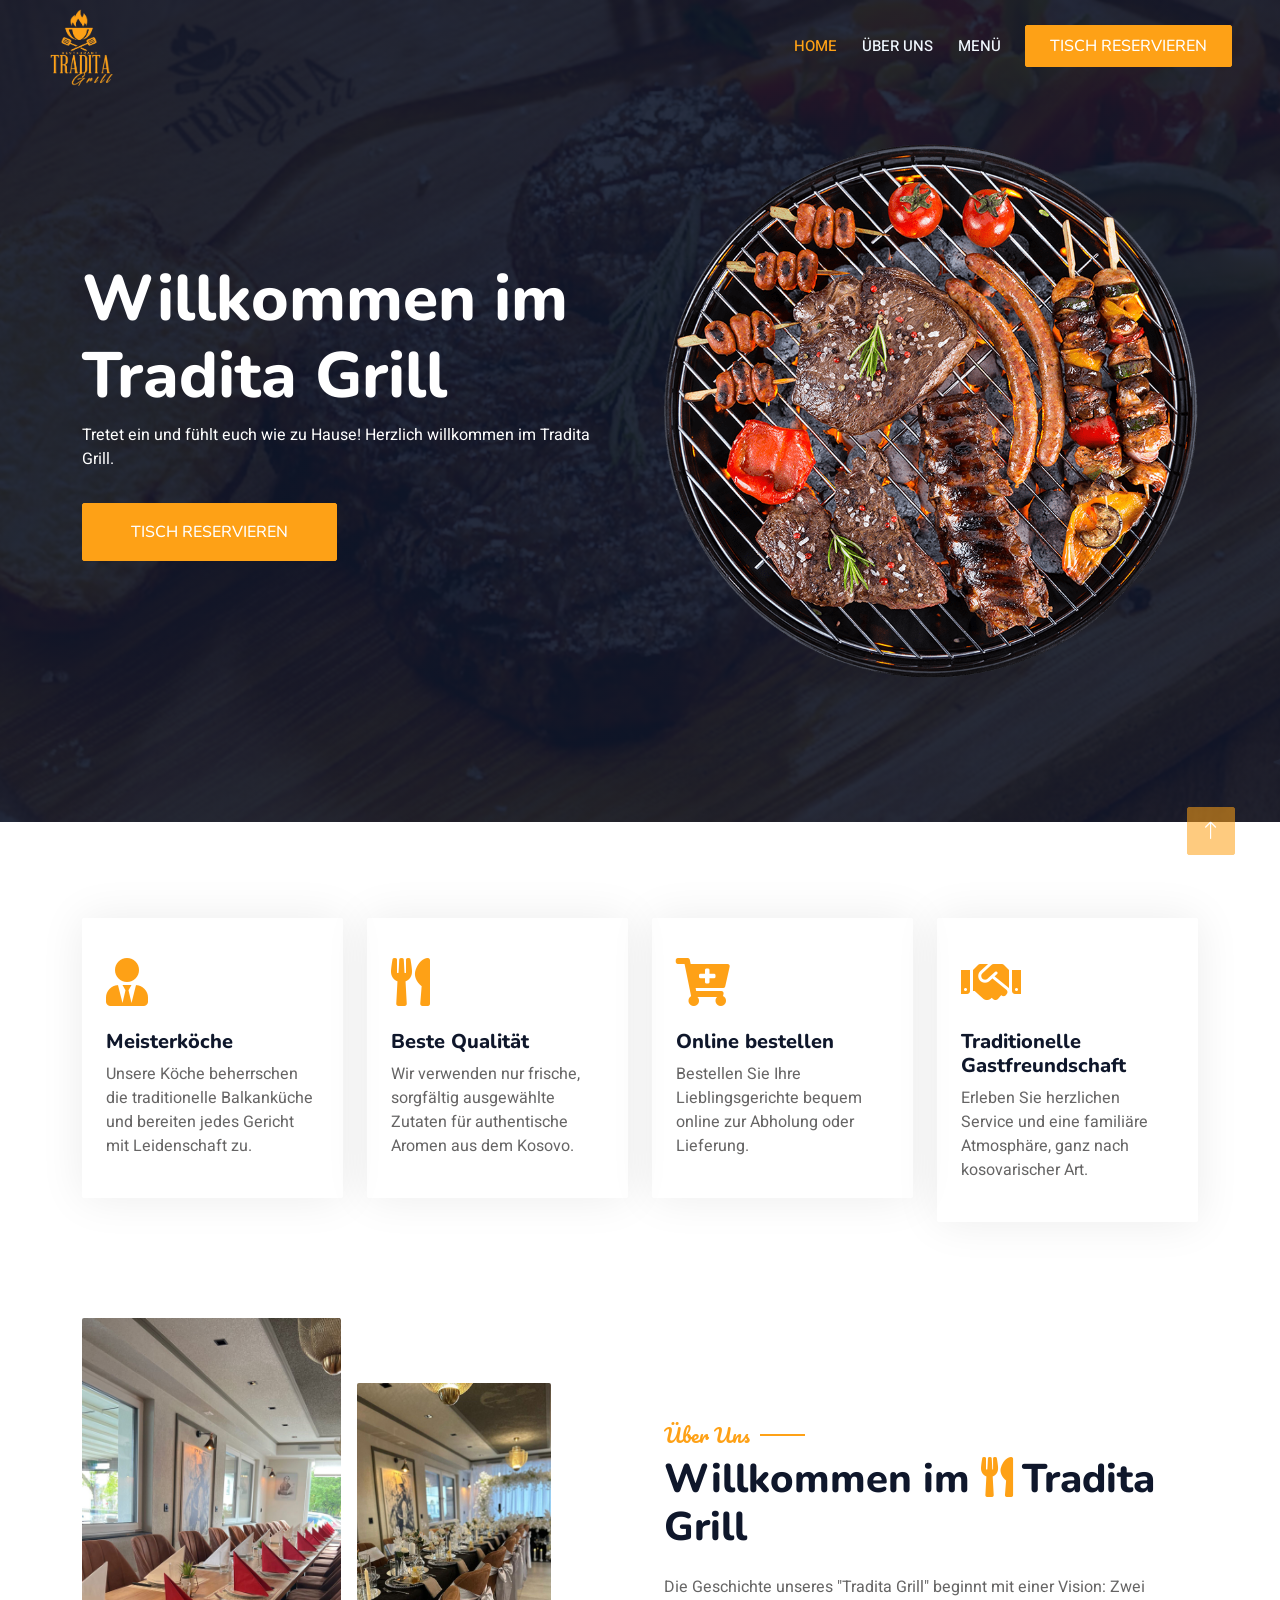
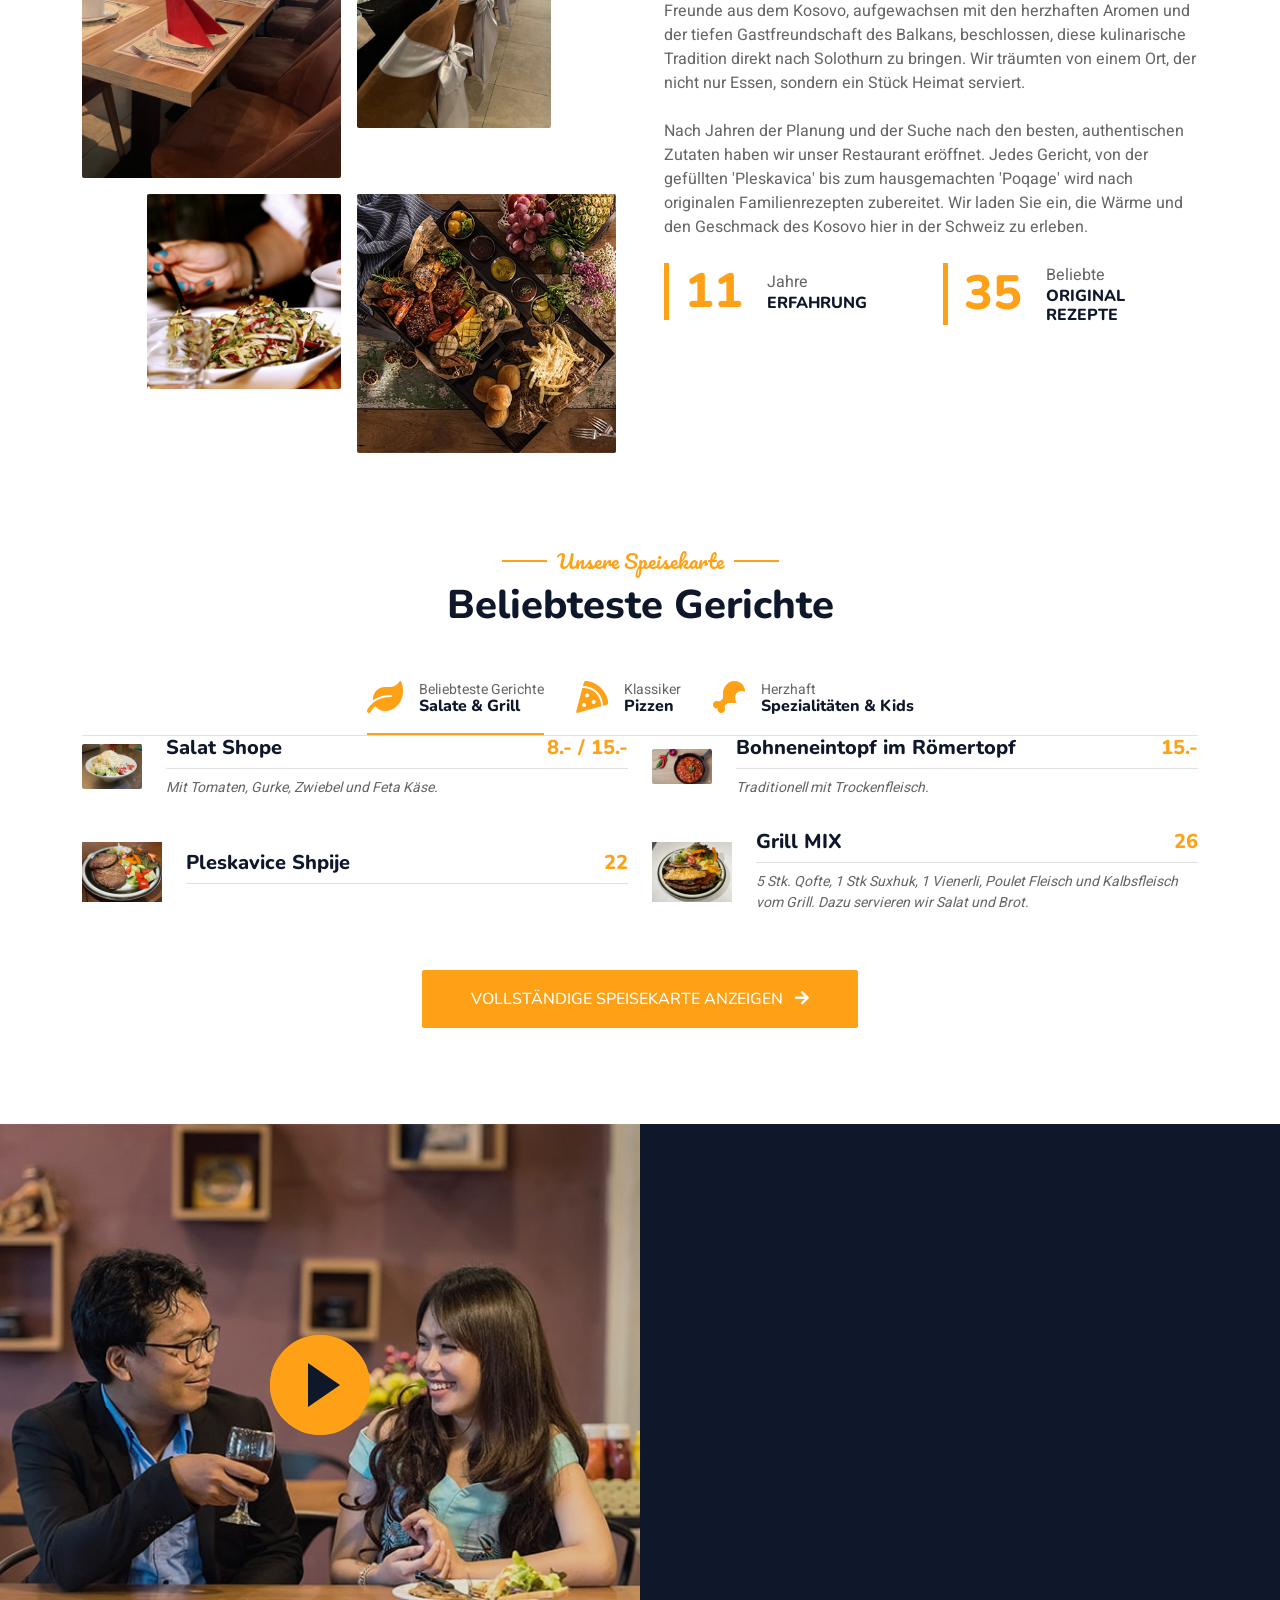
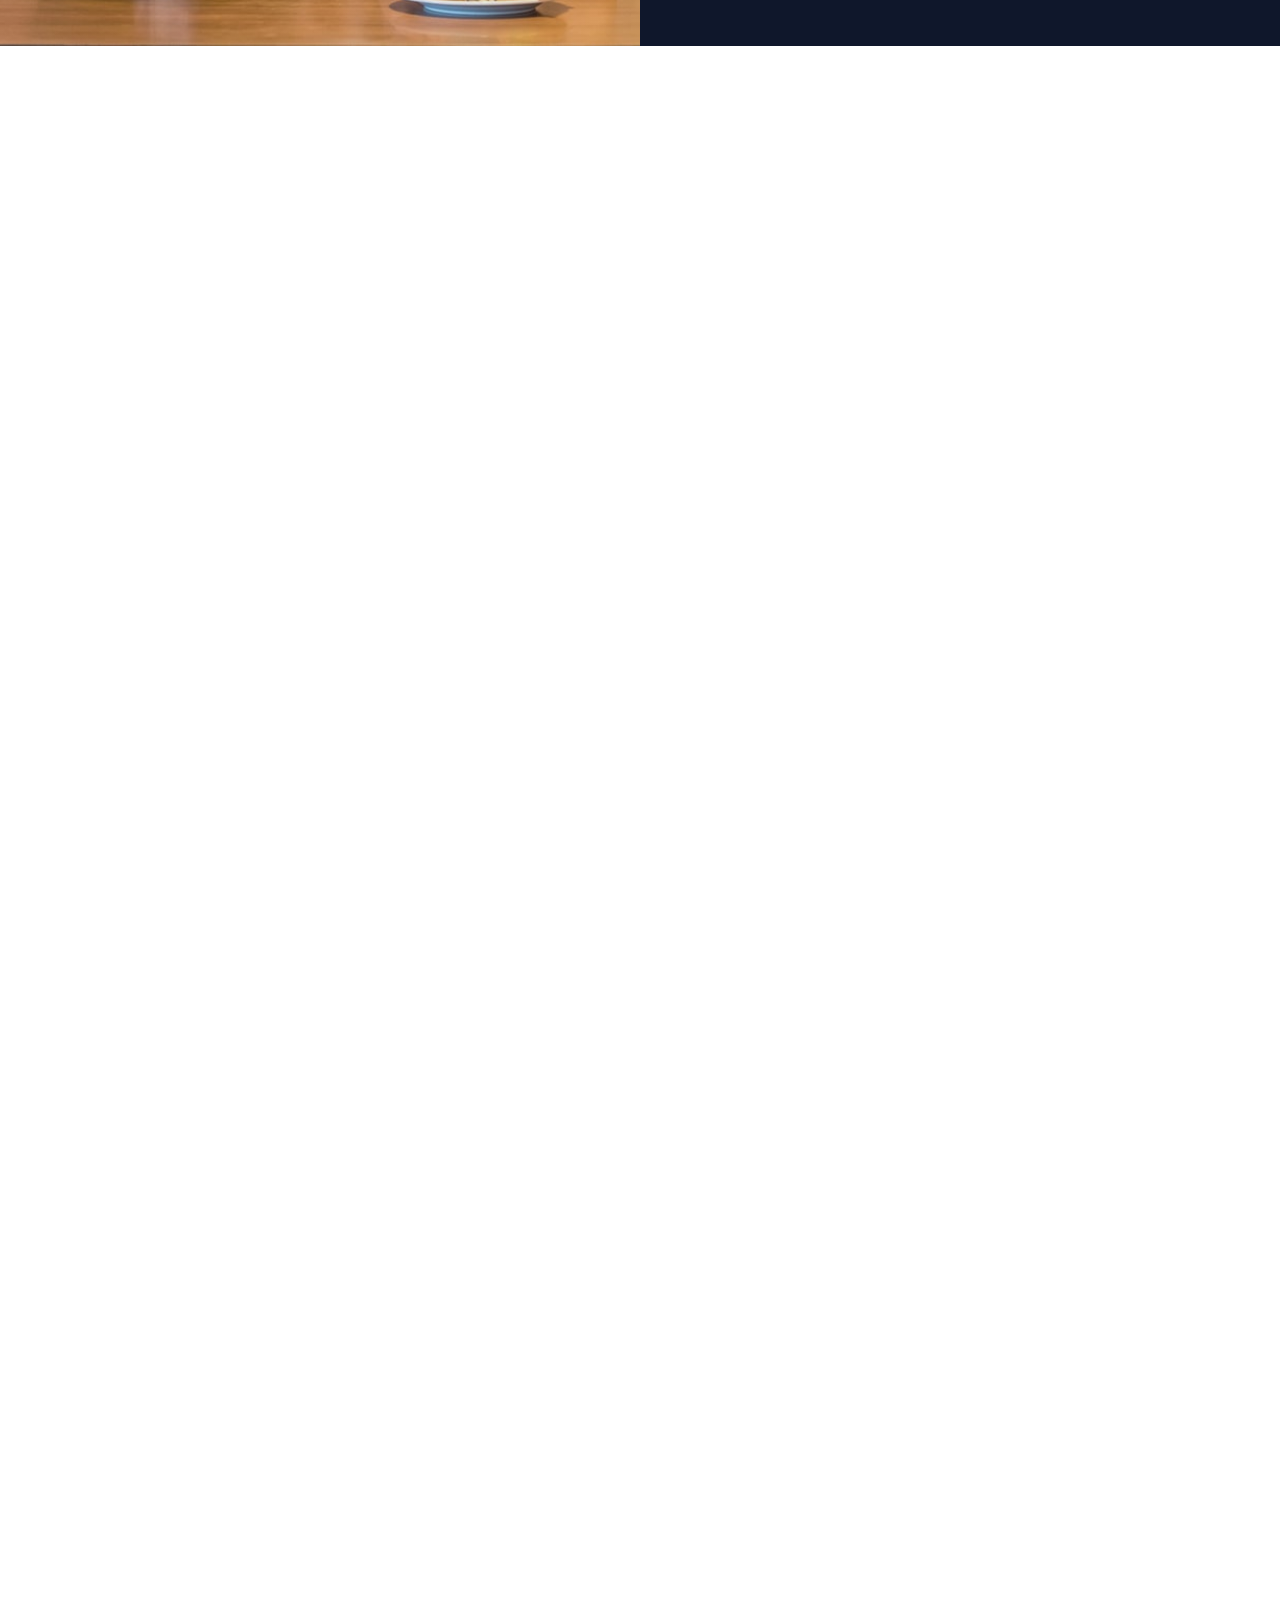
==== index.html @ 23450fd1 "First prototype done" ====
<!DOCTYPE html>
<html lang="en">

<head>
    <meta charset="utf-8">
    <title>Tradita Grill</title>
    <meta content="width=device-width, initial-scale=1.0" name="viewport">
    <meta content="" name="keywords">
    <meta content="" name="description">

    <!-- Favicon -->
    <link href="img/favicon.ico" rel="icon">

    <!-- Google Web Fonts -->
    <link rel="preconnect" href="https://fonts.googleapis.com">
    <link rel="preconnect" href="https://fonts.gstatic.com" crossorigin>
    <link href="https://fonts.googleapis.com/css2?family=Heebo:wght@400;500;600&family=Nunito:wght@600;700;800&family=Pacifico&display=swap" rel="stylesheet">

    <!-- Icon Font Stylesheet -->
    <link href="https://cdnjs.cloudflare.com/ajax/libs/font-awesome/5.10.0/css/all.min.css" rel="stylesheet">
    <link href="https://cdn.jsdelivr.net/npm/bootstrap-icons@1.4.1/font/bootstrap-icons.css" rel="stylesheet">

    <!-- Libraries Stylesheet -->
    <link href="lib/animate/animate.min.css" rel="stylesheet">
    <link href="lib/owlcarousel/assets/owl.carousel.min.css" rel="stylesheet">
    <link href="lib/tempusdominus/css/tempusdominus-bootstrap-4.min.css" rel="stylesheet" />

    <!-- Customized Bootstrap Stylesheet -->
    <link href="css/bootstrap.min.css" rel="stylesheet">

    <!-- Template Stylesheet -->
    <link href="css/style.css" rel="stylesheet">
</head>

<body>
    <div class="container-xxl bg-white p-0">
        <!-- Spinner Start -->
        <div id="spinner" class="show bg-white position-fixed translate-middle w-100 vh-100 top-50 start-50 d-flex align-items-center justify-content-center">
            <div class="spinner-border text-primary" style="width: 3rem; height: 3rem;" role="status">
                <span class="sr-only">Loading...</span>
            </div>
        </div>
        <!-- Spinner End -->


        <!-- Navbar & Hero Start -->
        <div class="container-xxl position-relative p-0">
            <nav class="navbar navbar-expand-lg navbar-dark bg-dark px-4 px-lg-5 py-3 py-lg-0">
                <a href="" class="navbar-brand p-0">
                    <h1 class="text-primary m-0">
                        <img src="img/tradita-grill-yellow.png" alt="Tradita Grill" style="max-height: 2em; vertical-align: middle;">
                        </i></h1>
                    <!-- <img src="img/logo.png" alt="Logo"> -->
                </a>
                <button class="navbar-toggler" type="button" data-bs-toggle="collapse" data-bs-target="#navbarCollapse">
                    <span class="fa fa-bars"></span>
                </button>
                <div class="collapse navbar-collapse" id="navbarCollapse">
                    <div class="navbar-nav ms-auto py-0 pe-4">
                        <a href="#test" class="nav-item nav-link active">Home</a>
                        <a href="about.html" class="nav-item nav-link">Über Uns</a>
<!--                        <a href="service.html" class="nav-item nav-link">Service</a>-->
                        <a href="menu.html" class="nav-item nav-link">Menü</a>
<!--                        <div class="nav-item dropdown">-->
<!--                            <a href="#" class="nav-link dropdown-toggle" data-bs-toggle="dropdown">Pages</a>-->
<!--                            <div class="dropdown-menu m-0">-->
<!--                                <a href="booking.html" class="dropdown-item">Booking</a>-->
<!--                                <a href="team.html" class="dropdown-item">Our Team</a>-->
<!--                                <a href="testimonial.html" class="dropdown-item">Testimonial</a>-->
<!--                            </div>-->
<!--                        </div>-->
<!--                        <a href="contact.html" class="nav-item nav-link">Contact</a>-->
                    </div>
                    <a href="" class="btn btn-primary py-2 px-4">Tisch reservieren</a>
                </div>
            </nav>

            <div class="container-xxl py-5 bg-dark hero-header mb-5">
                <div class="container my-5 py-5">
                    <div class="row align-items-center g-5">
                        <div class="col-lg-6 text-center text-lg-start">
                            <h1 class="display-3 text-white animated slideInLeft">Willkommen im<br>Tradita Grill</h1>
                            <p class="text-white animated slideInLeft mb-4 pb-2">Tretet ein und fühlt euch wie zu Hause! Herzlich willkommen im Tradita Grill.</p>
                            <a href="" class="btn btn-primary py-sm-3 px-sm-5 me-3 animated slideInLeft">Tisch reservieren</a>
                        </div>
                        <div class="col-lg-6 text-center text-lg-end overflow-hidden">
                            <img class="img-fluid" src="img/hero.png" alt="">
                        </div>
                    </div>
                </div>
            </div>
        </div>
        <!-- Navbar & Hero End -->


        <!-- Service Start -->
        <div class="container-xxl py-5">
            <div class="container">
                <div class="row g-4">
                    <div class="col-lg-3 col-sm-6 wow fadeInUp" data-wow-delay="0.1s">
                        <div class="service-item rounded pt-3">
                            <div class="p-4">
                                <i class="fa fa-3x fa-user-tie text-primary mb-4"></i>
                                <h5>Meisterköche</h5>
                                <p>Unsere Köche beherrschen die traditionelle Balkanküche und bereiten jedes Gericht mit Leidenschaft zu.</p>
                            </div>
                        </div>
                    </div>
                    <div class="col-lg-3 col-sm-6 wow fadeInUp" data-wow-delay="0.3s">
                        <div class="service-item rounded pt-3">
                            <div class="p-4">
                                <i class="fa fa-3x fa-utensils text-primary mb-4"></i>
                                <h5>Beste Qualität</h5>
                                <p>Wir verwenden nur frische, sorgfältig ausgewählte Zutaten für authentische Aromen aus dem Kosovo.</p>
                            </div>
                        </div>
                    </div>
                    <div class="col-lg-3 col-sm-6 wow fadeInUp" data-wow-delay="0.5s">
                        <div class="service-item rounded pt-3">
                            <div class="p-4">
                                <i class="fa fa-3x fa-cart-plus text-primary mb-4"></i>
                                <h5>Online bestellen</h5>
                                <p>Bestellen Sie Ihre Lieblingsgerichte bequem online zur Abholung oder Lieferung.</p>
                            </div>
                        </div>
                    </div>
                    <div class="col-lg-3 col-sm-6 wow fadeInUp" data-wow-delay="0.7s">
                        <div class="service-item rounded pt-3">
                            <div class="p-4">
                                <i class="fa fa-3x fa-handshake text-primary mb-4"></i> <h5>Traditionelle Gastfreundschaft</h5>
                                <p>Erleben Sie herzlichen Service und eine familiäre Atmosphäre, ganz nach kosovarischer Art.</p>
                            </div>
                        </div>
                    </div>
                </div>
            </div>
        </div>
        <!-- Service End -->


        <!-- About Start -->
        <div id="test" class="container-xxl py-5">
            <div class="container">
                <div class="row g-5 align-items-center">
                    <div class="col-lg-6">
                        <div class="row g-3">
                            <div class="col-6 text-start">
                                <img class="img-fluid  rounded w-100 wow zoomIn" data-wow-delay="0.1s" src="img/PHOTO-2025-11-19-15-31-54-5.jpg">
                            </div>
                            <div class="col-6 text-start">
                                <img class="img-fluid rounded w-75 wow zoomIn" data-wow-delay="0.3s" src="img/PHOTO-2025-11-19-15-31-54-8.jpg" style="margin-top: 25%;">
                            </div>
                            <div class="col-6 text-end">
                                <img class="img-fluid rounded w-75 wow zoomIn" data-wow-delay="0.5s" src="img/about-3.jpg">
                            </div>
                            <div class="col-6 text-end">
                                <img class="img-fluid rounded w-100 wow zoomIn" data-wow-delay="0.7s" src="img/about-4.jpg">
                            </div>
                        </div>
                    </div>
                    <div class="col-lg-6">
                        <h5 class="section-title ff-secondary text-start text-primary fw-normal">Über Uns</h5>
                        <h1 class="mb-4">Willkommen im <i class="fa fa-utensils text-primary me-2"></i>Tradita Grill</h1>
                        <p class="mb-4">Die Geschichte unseres "Tradita Grill" beginnt mit einer Vision: Zwei Freunde aus dem Kosovo, aufgewachsen mit den herzhaften Aromen und der tiefen Gastfreundschaft des Balkans, beschlossen, diese kulinarische Tradition direkt nach Solothurn zu bringen. Wir träumten von einem Ort, der nicht nur Essen, sondern ein Stück Heimat serviert.</p>
                        <p class="mb-4">Nach Jahren der Planung und der Suche nach den besten, authentischen Zutaten haben wir unser Restaurant eröffnet. Jedes Gericht, von der gefüllten 'Pleskavica' bis zum hausgemachten 'Poqage' wird nach originalen Familienrezepten zubereitet. Wir laden Sie ein, die Wärme und den Geschmack des Kosovo hier in der Schweiz zu erleben.</p>
                        <div class="row g-4 mb-4">
                            <div class="col-sm-6">
                                <div class="d-flex align-items-center border-start border-5 border-primary px-3">
                                    <h1 class="flex-shrink-0 display-5 text-primary mb-0" data-toggle="counter-up">15</h1>
                                    <div class="ps-4">
                                        <p class="mb-0">Jahre</p>
                                        <h6 class="text-uppercase mb-0">Erfahrung</h6>
                                    </div>
                                </div>
                            </div>
                            <div class="col-sm-6">
                                <div class="d-flex align-items-center border-start border-5 border-primary px-3">
                                    <h1 class="flex-shrink-0 display-5 text-primary mb-0" data-toggle="counter-up">50</h1>
                                    <div class="ps-4">
                                        <p class="mb-0">Beliebte</p>
                                        <h6 class="text-uppercase mb-0">Original Rezepte</h6>
                                    </div>
                                </div>
                            </div>
                        </div>

                    </div>
                </div>
            </div>
        </div>
        <!-- About End -->


        <!-- Menu Start -->
        <div class="container-xxl py-5">
            <div class="container">
                <div class="text-center wow fadeInUp" data-wow-delay="0.1s">
                    <h5 class="section-title ff-secondary text-center text-primary fw-normal">Unsere Speisekarte</h5>
                    <h1 class="mb-5">Beliebteste Gerichte</h1>
                </div>
                <div class="tab-class text-center wow fadeInUp" data-bs-delay="0.1s" style="width: 100%; ">
                    <ul class="nav nav-pills d-inline-flex flex-nowrap  border-bottom justify-content-md-center" style="overflow-x: auto; flex: 0 0 auto; width:100%;" >
                        <li class="nav-item">
                            <a class="d-flex align-items-center text-start mx-3 ms-0 pb-3 active" data-bs-toggle="pill" href="#tab-1">
                                <i class="fa fa-leaf fa-2x text-primary"></i>
                                <div class="ps-3">
                                    <small class="text-body text-nowrap">Beliebteste Gerichte</small>
                                    <h6 class="mt-n1 mb-0">Salate & Grill</h6>
                                </div>
                            </a>
                        </li>
                        <li class="nav-item">
                            <a class="d-flex align-items-center text-start mx-3 pb-3" data-bs-toggle="pill" href="#tab-2">
                                <i class="fa fa-pizza-slice fa-2x text-primary"></i>
                                <div class="ps-3">
                                    <small class="text-body">Klassiker</small>
                                    <h6 class="mt-n1 mb-0">Pizzen</h6>
                                </div>
                            </a>
                        </li>
                        <li class="nav-item">
                            <a class="d-flex align-items-center text-start mx-3 me-0 pb-3" data-bs-toggle="pill" href="#tab-3">
                                <i class="fa fa-drumstick-bite fa-2x text-primary"></i>
                                <div class="ps-3">
                                    <small class="text-body">Herzhaft</small>
                                    <h6 class="mt-n1 mb-0 text-nowrap">Spezialitäten & Kids</h6>
                                </div>
                            </a>
                        </li>
                    </ul>
                    <div class="tab-content">
                        <div id="tab-1" class="tab-pane fade show p-0 active">
                            <div class="row g-4">

                                <div class="col-lg-6">
                                    <div class="d-flex align-items-center">
                                        <img class="flex-shrink-0 img-fluid rounded" src="img/sallat-shope.jpg" alt="Salat Shope" style="width: 60px;">
                                        <div class="w-100 d-flex flex-column text-start ps-4">
                                            <h5 class="d-flex justify-content-between border-bottom pb-2">
                                                <span>Salat Shope</span>
                                                <span class="text-primary">8.- / 15.-</span>
                                            </h5>
                                            <small class="fst-italic">Mit Tomaten, Gurke, Zwiebel und Feta Käse.</small>
                                        </div>
                                    </div>
                                </div>

                                <div class="col-lg-6">
                                    <div class="d-flex align-items-center">
                                        <img class="flex-shrink-0 img-fluid rounded" src="img/specials-1.png" alt="Bohneneintopf" style="width: 60px;">
                                        <div class="w-100 d-flex flex-column text-start ps-4">
                                            <h5 class="d-flex justify-content-between border-bottom pb-2">
                                                <span>Bohneneintopf im Römertopf</span>
                                                <span class="text-primary">15.-</span>
                                            </h5>
                                            <small class="fst-italic">Traditionell mit Trockenfleisch.</small>
                                        </div>
                                    </div>
                                </div>

                                <div class="col-lg-6">
                                    <div class="d-flex align-items-center">
                                        <img class="flex-shrink-0 img-fluid rounded" src="img/pleskavic.jpg"
                                             alt="Pleskavice Shpije"
                                             style="width: 80px; height: 100px; object-fit: scale-down;">
                                        <div class="w-100 d-flex flex-column text-start ps-4">
                                            <h5 class="d-flex justify-content-between border-bottom pb-2">
                                                <span>Pleskavice Shpije</span>
                                                <span class="text-primary">22</span>
                                            </h5>
                                            <small class="fst-italic"></small>
                                        </div>
                                    </div>
                                </div>
                                <div class="col-lg-6">
                                    <div class="d-flex align-items-center">
                                        <img class="flex-shrink-0 img-fluid rounded" src="img/kombinim.jpg" alt="Grill MIX"
                                             style="width: 80px; height: 100px; object-fit: scale-down;">
                                        <div class="w-100 d-flex flex-column text-start ps-4">
                                            <h5 class="d-flex justify-content-between border-bottom pb-2">
                                                <span>Grill MIX</span>
                                                <span class="text-primary">26</span>
                                            </h5>
                                            <small class="fst-italic">5 Stk. Qofte, 1 Stk Suxhuk, 1 Vienerli, Poulet Fleisch
                                                und Kalbsfleisch vom Grill. Dazu servieren wir Salat und Brot.</small>
                                        </div>
                                    </div>
                                </div>

                            </div>
                        </div>

                        <div id="tab-2" class="tab-pane fade show p-0">
                            <div class="row g-4">

                                <div class="col-lg-6">
                                    <div class="d-flex align-items-center">
                                        <img class="flex-shrink-0 img-fluid rounded" src="img/pizza-tradita.png" alt="Pizza Tradita" style="width: 60px;">
                                        <div class="w-100 d-flex flex-column text-start ps-4">
                                            <h5 class="d-flex justify-content-between border-bottom pb-2">
                                                <span>Pizza Tradita</span>
                                                <span class="text-primary">25.-</span>
                                            </h5>
                                            <small class="fst-italic">Mozzarella, Tomate, Salami, Prosciutto, Suxhuk und Champignons.</small>
                                        </div>
                                    </div>
                                </div>

                                <div class="col-lg-6">
                                    <div class="d-flex align-items-center">
                                        <img class="flex-shrink-0 img-fluid rounded" src="img/pizza-padrone.png" alt="Pizza Padrone" style="width: 60px;">
                                        <div class="w-100 d-flex flex-column text-start ps-4">
                                            <h5 class="d-flex justify-content-between border-bottom pb-2">
                                                <span>Padrone</span>
                                                <span class="text-primary">24.-</span>
                                            </h5>
                                            <small class="fst-italic">Rindfleisch, Oliven, Knoblauch, Oregano.</small>
                                        </div>
                                    </div>
                                </div>

                                <div class="col-lg-6">
                                    <div class="d-flex align-items-center">
                                        <img class="flex-shrink-0 img-fluid rounded" src="img/pizza-pule.jpg" alt="Pizza Pule" style="width: 60px;">
                                        <div class="w-100 d-flex flex-column text-start ps-4">
                                            <h5 class="d-flex justify-content-between border-bottom pb-2">
                                                <span>Pizza Pule</span>
                                                <span class="text-primary">18.-</span>
                                            </h5>
                                            <small class="fst-italic">Curry-Pouletbrust, Tomatensauce, Mozzarella.</small>
                                        </div>
                                    </div>
                                </div>

                                <div class="col-lg-6">
                                    <div class="d-flex align-items-center">
                                        <img class="flex-shrink-0 img-fluid rounded" src="img/pizza-margharita.png" alt="Margherita" style="width: 60px;">
                                        <div class="w-100 d-flex flex-column text-start ps-4">
                                            <h5 class="d-flex justify-content-between border-bottom pb-2">
                                                <span>Margherita</span>
                                                <span class="text-primary">15.-</span>
                                            </h5>
                                            <small class="fst-italic">Tomatensauce, Mozzarella, Oregano.</small>
                                        </div>
                                    </div>
                                </div>

                            </div>
                        </div>

                        <div id="tab-3" class="tab-pane fade show p-0">
                            <div class="row g-4">

                                <div class="col-lg-6">
                                    <div class="d-flex align-items-center">
                                        <img class="flex-shrink-0 img-fluid rounded" src="img/pleskavic-mbushur.jpg" alt="Pleskavica Sharri" style="width: 60px;">
                                        <div class="w-100 d-flex flex-column text-start ps-4">
                                            <h5 class="d-flex justify-content-between border-bottom pb-2">
                                                <span>Pleskavica "Sharri"</span>
                                                <span class="text-primary">18.-</span>
                                            </h5>
                                            <small class="fst-italic">Gefüllt mit Käse. Serviert mit Salat und Brot.</small>
                                        </div>
                                    </div>
                                </div>

                                <div class="col-lg-6">
                                    <div class="d-flex align-items-center">
                                        <img class="flex-shrink-0 img-fluid rounded" src="img/qofte-children.png" alt="Qofte und Pommes" style="width: 60px;">
                                        <div class="w-100 d-flex flex-column text-start ps-4">
                                            <h5 class="d-flex justify-content-between border-bottom pb-2">
                                                <span>4 Stk. Qofte und Pommes</span>
                                                <span class="text-primary">10.-</span>
                                            </h5>
                                            <small class="fst-italic">Balkan-Hackfleischbällchen mit Pommes.</small>
                                        </div>
                                    </div>
                                </div>

                                <div class="col-lg-6">
                                    <div class="d-flex align-items-center">
                                        <img class="flex-shrink-0 img-fluid rounded" src="img/mini-burger.png" alt="Mini Hamburger" style="width: 60px;">
                                        <div class="w-100 d-flex flex-column text-start ps-4">
                                            <h5 class="d-flex justify-content-between border-bottom pb-2">
                                                <span>Mini Hamburger mit Pommes</span>
                                                <span class="text-primary">10.-</span>
                                            </h5>
                                            <small class="fst-italic">Kleiner Burger mit Pommes frites.</small>
                                        </div>
                                    </div>
                                </div>


                            </div>
                        </div>
                    </div>

                    <div class="mt-5 text-center">
                        <a class="btn btn-primary py-3 px-5" href="menu.html">Vollständige Speisekarte anzeigen <i class="fa fa-arrow-right ms-2"></i></a>
                    </div>
                </div>
            </div>
        </div>
        <!-- Menu End -->


        <!-- Reservation Start -->
        <div class="container-xxl py-5 px-0 wow fadeInUp" data-wow-delay="0.1s">
            <div class="row g-0">
                <div class="col-md-6">
                    <div class="video">
                        <button type="button" class="btn-play" data-bs-toggle="modal" data-src="img/video-1.mp4" data-bs-target="#videoModal">
                        <span></span>
                        </button>
                    </div>
                </div>
                <div class="col-md-6 bg-dark d-flex align-items-center">
                    <div class="p-5 wow fadeInUp" data-wow-delay="0.2s">
                        <h5 class="section-title ff-secondary text-start text-primary fw-normal">Reservation</h5>
                        <h1 class="text-white mb-4">Tisch online reservieren</h1>
                        <form>
                            <div class="row g-3">
                                <div class="col-md-6">
                                    <div class="form-floating">
                                        <input type="text" class="form-control" id="name" placeholder="Ihr Name">
                                        <label for="name">Ihr Name</label>
                                    </div>
                                </div>
                                <div class="col-md-6">
                                    <div class="form-floating">
                                        <input type="email" class="form-control" id="email" placeholder="Ihre E-Mail">
                                        <label for="email">Ihre E-Mail</label>
                                    </div>
                                </div>
                                <div class="col-md-6">
                                    <div class="form-floating date" id="date3" data-target-input="nearest">
                                        <input type="text" class="form-control datetimepicker-input" id="datetime" placeholder="Datum & Uhrzeit" data-target="#date3" data-toggle="datetimepicker" />
                                        <label for="datetime">Datum & Uhrzeit</label>
                                    </div>
                                </div>
                                <div class="col-md-6">
                                    <div class="form-floating">
                                        <select class="form-select" id="select1">
                                            <option value="1">1 Person</option>
                                            <option value="2">2 Personen</option>
                                            <option value="3">3 Personen</option>
                                        </select>
                                        <label for="select1">Anzahl Personen</label>
                                    </div>
                                </div>
                                <div class="col-12">
                                    <div class="form-floating">
                                        <textarea class="form-control" placeholder="Besondere Wünsche" id="message" style="height: 100px"></textarea>
                                        <label for="message">Besondere Wünsche</label>
                                    </div>
                                </div>
                                <div class="col-12">
                                    <button class="btn btn-primary w-100 py-3" type="submit">Jetzt reservieren</button>
                                </div>
                            </div>
                        </form>
                    </div>
                </div>

            </div>
        </div>

        <div class="modal fade" id="videoModal" tabindex="-1" aria-labelledby="exampleModalLabel" aria-hidden="true">
            <div class="modal-dialog">
                <div class="modal-content rounded-0">
                    <div class="modal-header">
                        <h5 class="modal-title" id="exampleModalLabel">Unser Restaurant</h5>
                        <button type="button" class="btn-close" data-bs-dismiss="modal" aria-label="Close"></button>
                    </div>
                    <div class="modal-body">
                        <!-- 16:9 aspect ratio -->
                        <div class="ratio ratio-16x9">
                            <iframe class="embed-responsive-item" src="" id="video" allowfullscreen allowscriptaccess="always"
                                allow="autoplay"></iframe>
                        </div>
                    </div>
                </div>
            </div>
        </div>
        <!-- Reservation Start -->


        <!-- Team Start -->
        <div class="container-xxl pt-5 pb-3">
            <div class="container">
                <div class="text-center wow fadeInUp" data-wow-delay="0.1s">
                    <h5 class="section-title ff-secondary text-center text-primary fw-normal">Teammitglieder</h5>
                    <h1 class="mb-5">Unsere Meisterköche</h1>
                </div>
                <div class="row g-4 d-flex justify-content-center">
                    <div class="col-lg-3 col-md-6 wow fadeInUp" data-wow-delay="0.1s">
                        <div class="team-item text-center rounded overflow-hidden">
                            <div class="rounded-circle overflow-hidden m-4">
                                <img class="img-fluid" src="img/chef.jpg">
                            </div>
                            <h5 class="mb-0">Valdet Zekiqi</h5>
                            <small>Meisterkoch</small>
                            <div class="d-flex justify-content-center mt-3">
                                <a aria-disabled="true" class="btn btn-square btn-primary mx-1" href=""><i class="fab fa-facebook-f"></i></a>
                                <a class="btn btn-square btn-primary mx-1" href="">
                                    <svg xmlns="http://www.w3.org/2000/svg" height="1em" width="1em" viewBox="0 0 448 512"><!--!Font Awesome Free v7.1.0 by @fontawesome - https://fontawesome.com License - https://fontawesome.com/license/free Copyright 2025 Fonticons, Inc.--><path fill="#FFFFFF" d="M448.5 209.9c-44 .1-87-13.6-122.8-39.2l0 178.7c0 33.1-10.1 65.4-29 92.6s-45.6 48-76.6 59.6-64.8 13.5-96.9 5.3-60.9-25.9-82.7-50.8-35.3-56-39-88.9 2.9-66.1 18.6-95.2 40-52.7 69.6-67.7 62.9-20.5 95.7-16l0 89.9c-15-4.7-31.1-4.6-46 .4s-27.9 14.6-37 27.3-14 28.1-13.9 43.9 5.2 31 14.5 43.7 22.4 22.1 37.4 26.9 31.1 4.8 46-.1 28-14.4 37.2-27.1 14.2-28.1 14.2-43.8l0-349.4 88 0c-.1 7.4 .6 14.9 1.9 22.2 3.1 16.3 9.4 31.9 18.7 45.7s21.3 25.6 35.2 34.6c19.9 13.1 43.2 20.1 67 20.1l0 87.4z"/></svg>
                                </a>
                                <a class="btn btn-square btn-primary mx-1" target="_blank" href="https://www.instagram.com/ardijana_valdet/?__d=1%252F"><i class="fab fa-instagram"></i></a>
                            </div>
                        </div>
                    </div>
                    <div class="col-lg-3 col-md-6 wow fadeInUp" data-wow-delay="0.3s">
                        <div class="team-item text-center rounded overflow-hidden">
                            <div class="rounded-circle overflow-hidden m-4">
                                <img class="img-fluid" src="img/chef.jpg" alt="">
                            </div>
                            <h5 class="mb-0">Bledi Isufi</h5>
                            <small>Designation</small>
                            <div class="d-flex justify-content-center mt-3">
                                <a class="btn btn-square btn-primary mx-1" href=""><i class="fab fa-facebook-f"></i></a>
                                <a class="btn btn-square btn-primary mx-1" href=""><i class="fab fa-twitter"></i></a>
                                <a class="btn btn-square btn-primary mx-1" href=""><i class="fab fa-instagram"></i></a>
                            </div>
                        </div>
                    </div>

                </div>
            </div>
        </div>
        <!-- Team End -->


        <!-- Testimonial Start -->
        <div class="container-xxl py-5 wow fadeInUp" data-wow-delay="0.1s">
            <div class="container">
                <div class="text-center">
                    <h5 class="section-title ff-secondary text-center text-primary fw-normal">Kundenstimmen</h5>
                    <h1 class="mb-5">Was unsere Gäste sagen!!!</h1>
                </div>
                <div class="owl-carousel testimonial-carousel">
                    <div class="testimonial-item bg-transparent border rounded p-4">
                        <i class="fa fa-quote-left fa-2x text-primary mb-3"></i>
                        <p>Die Pleskavica 'Sharri' war unglaublich saftig und perfekt gefüllt. Dazu das frische Ballonbrot – ein kulinarisches Erlebnis, wie man es selten findet. Absolute Empfehlung!</p>
                        <div class="d-flex align-items-center">
                            <img class="img-fluid flex-shrink-0 rounded-circle" src="img/testimonial-1.jpg" style="width: 50px; height: 50px;">
                            <div class="ps-3">
                                <h5 class="mb-1">Anna Müller</h5>
                                <small>Unternehmensberaterin</small>
                            </div>
                        </div>
                    </div>
                    <div class="testimonial-item bg-transparent border rounded p-4">
                        <i class="fa fa-quote-left fa-2x text-primary mb-3"></i>
                        <p>Der Bohneneintopf im Römertopf schmeckte wie bei meiner Oma – authentisch und herzhaft. In Kombination mit dem Turshi war es ein perfektes, traditionelles Gericht.</p>
                        <div class="d-flex align-items-center">
                            <img class="img-fluid flex-shrink-0 rounded-circle" src="img/testimonial-2.jpg" style="width: 50px; height: 50px;">
                            <div class="ps-3">
                                <h5 class="mb-1">Max Schmidt</h5>
                                <small>Architekt</small>
                            </div>
                        </div>
                    </div>
                    <div class="testimonial-item bg-transparent border rounded p-4">
                        <i class="fa fa-quote-left fa-2x text-primary mb-3"></i>
                        <p>Ich liebe den Salat 'Fshati'! Die Kombination aus frischer Paprika, Tomaten und dem echten Sharri Feta Käse ist unschlagbar. Eine wunderbare, leichte Vorspeise.</p>
                        <div class="d-flex align-items-center">
                            <img class="img-fluid flex-shrink-0 rounded-circle" src="img/testimonial-3.jpg" style="width: 50px; height: 50px;">
                            <div class="ps-3">
                                <h5 class="mb-1">Lina Wagner</h5>
                                <small>Lehrerin</small>
                            </div>
                        </div>
                    </div>
                    <div class="testimonial-item bg-transparent border rounded p-4">
                        <i class="fa fa-quote-left fa-2x text-primary mb-3"></i>
                        <p>Wir hatten die Pizza Suxhuk und die Tradita – fantastisch! Die Qualität der Zutaten, besonders des Suxhuk, macht den Unterschied. Endlich eine Pizza mit Charakter!</p>
                        <div class="d-flex align-items-center">
                            <img class="img-fluid flex-shrink-0 rounded-circle" src="img/testimonial-4.jpg" style="width: 50px; height: 50px;">
                            <div class="ps-3">
                                <h5 class="mb-1">Jürgen Haas</h5>
                                <small>Bauingenieur</small>
                            </div>
                        </div>
                    </div>
                </div>
            </div>
        </div>
        <!-- Testimonial End -->


        <!-- Footer Start -->
        <div class="container-fluid bg-dark text-light footer pt-5 mt-5 wow fadeIn" data-wow-delay="0.1s">
            <div class="container py-5">
                <div class="row g-5">
                    <div class="col-lg-5 col-md-6">
                        <h4 class="section-title ff-secondary text-start text-primary fw-normal mb-4">
                            Contact</h4>
                        <p class="mb-2">
                            <a target="_blank" href="https://maps.app.goo.gl/4Z4eu8nPr9odBU3C7">
                                <i class="fa fa-map-marker-alt me-3">
                                </i>Schulhausstrasse 16, 4528 Zuchwil, Schweiz
                            </a>
                        </p>
                        <p class="mb-2">
                            <a href="tel:+41325257575">
                                <i class="fa fa-phone-alt me-3"></i>
                                +41 32 525 75 75
                            </a>
                        </p>

                        <p class="mb-2">
                            <a href="mailto:info@traditagrill.ch">
                                <i class="fa fa-envelope me-3"></i>
                                info@traditagrill.ch
                            </a>
                        </p>


                        <!--                        <div class="d-flex pt-2">-->
                        <!--                            <a class="btn btn-outline-light btn-social" href="https://www.instagram.com/traditagrill/" target="_blank" >-->
                        <!--                                <i class="fab fa-instagram"></i>-->
                        <!--                            </a>-->
                        <!--&lt;!&ndash;                            <a class="btn btn-outline-light btn-social" href=""><i class="fab fa-facebook-f"></i></a>&ndash;&gt;-->
                        <!--&lt;!&ndash;                            <a class="btn btn-outline-light btn-social" href=""><i class="fab fa-youtube"></i></a>&ndash;&gt;-->
                        <!--&lt;!&ndash;                            <a class="btn btn-outline-light btn-social" href=""><i class="fab fa-linkedin-in"></i></a>&ndash;&gt;-->
                        <!--                        </div>-->
                    </div>

                    <div class="col-lg-3 col-md-6">
                        <h4 class="section-title ff-secondary text-start text-primary fw-normal mb-4">
                            Opening</h4>
                        <h5 class="text-light fw-normal">Dienstag - Sontag</h5>
                        <p>11:00 - 22:00</p>
                        <h5 class="text-light fw-normal">Montag</h5>
                        <p>Geschlossen</p>
                    </div>


                    <div class="col-lg-3 col-md-6">
                        <h4 class="section-title ff-secondary text-start text-primary fw-normal mb-4">Social
                            Media</h4>
                        <div class="d-flex pt-2">
                            <a class="btn btn-outline-light btn-social"
                               href="https://www.instagram.com/traditagrill/"
                               target="_blank">
                                <i class="fab fa-instagram"></i>
                            </a>
                        </div>
                    </div>


                </div>
            </div>

        </div>
        <!-- Footer End -->


        <!-- Back to Top -->
        <a href="#" class="btn btn-lg btn-primary btn-lg-square back-to-top"><i class="bi bi-arrow-up"></i></a>
    </div>

    <!-- JavaScript Libraries -->
    <script src="https://code.jquery.com/jquery-3.4.1.min.js"></script>
    <script src="https://cdn.jsdelivr.net/npm/bootstrap@5.0.0/dist/js/bootstrap.bundle.min.js"></script>
    <script src="lib/wow/wow.min.js"></script>
    <script src="lib/easing/easing.min.js"></script>
    <script src="lib/waypoints/waypoints.min.js"></script>
    <script src="lib/counterup/counterup.min.js"></script>
    <script src="lib/owlcarousel/owl.carousel.min.js"></script>
    <script src="lib/tempusdominus/js/moment.min.js"></script>
    <script src="lib/tempusdominus/js/moment-timezone.min.js"></script>
    <script src="lib/tempusdominus/js/tempusdominus-bootstrap-4.min.js"></script>

    <!-- Template Javascript -->
    <script src="js/main.js"></script>
</body>

</html>
---- css/style.css ----
/********** Template CSS **********/
:root {
    --primary: #FEA116;
    --light: #F1F8FF;
    --dark: #0F172B;
}

.tab-pane.fade {
    transition: opacity 0.6s cubic-bezier(0.6, 0.5, 0.2, 1);
}

.ff-secondary {
    font-family: 'Pacifico', cursive;
}

.fw-medium {
    font-weight: 600 !important;
}

.fw-semi-bold {
    font-weight: 700 !important;
}

.back-to-top {
    position: fixed;
    display: none;
    right: 45px;
    bottom: 45px;
    z-index: 99;
}


/*** Spinner ***/
#spinner {
    opacity: 0;
    visibility: hidden;
    transition: opacity .5s ease-out, visibility 0s linear .5s;
    z-index: 99999;
}

#spinner.show {
    transition: opacity .5s ease-out, visibility 0s linear 0s;
    visibility: visible;
    opacity: 1;
}


/*** Button ***/
.btn {
    font-family: 'Nunito', sans-serif;
    font-weight: 500;
    text-transform: uppercase;
    transition: .5s;
}

.btn.btn-primary,
.btn.btn-secondary {
    color: #FFFFFF;
}

.btn-square {
    width: 38px;
    height: 38px;
}

.btn-sm-square {
    width: 32px;
    height: 32px;
}

.btn-lg-square {
    width: 48px;
    height: 48px;
}

.btn-square,
.btn-sm-square,
.btn-lg-square {
    padding: 0;
    display: flex;
    align-items: center;
    justify-content: center;
    font-weight: normal;
    border-radius: 2px;
}


/*** Navbar ***/
.navbar-dark .navbar-nav .nav-link {
    position: relative;
    margin-left: 25px;
    padding: 35px 0;
    font-size: 15px;
    color: var(--light) !important;
    text-transform: uppercase;
    font-weight: 500;
    outline: none;
    transition: .5s;
}

.sticky-top.navbar-dark .navbar-nav .nav-link {
    padding: 20px 0;
}

.navbar-dark .navbar-nav .nav-link:hover,
.navbar-dark .navbar-nav .nav-link.active {
    color: var(--primary) !important;
}

.navbar-dark .navbar-brand img {
    max-height: 60px;
    transition: .5s;
}

.sticky-top.navbar-dark .navbar-brand img {
    max-height: 45px;
}

@media (max-width: 991.98px) {
    .sticky-top.navbar-dark {
        position: relative;
    }

    .navbar-dark .navbar-collapse {
        margin-top: 15px;
        border-top: 1px solid rgba(255, 255, 255, .1)
    }

    .navbar-dark .navbar-nav .nav-link,
    .sticky-top.navbar-dark .navbar-nav .nav-link {
        padding: 10px 0;
        margin-left: 0;
    }

    .navbar-dark .navbar-brand img {
        max-height: 45px;
    }
}

@media (min-width: 992px) {
    .navbar-dark {
        position: absolute;
        width: 100%;
        top: 0;
        left: 0;
        z-index: 999;
        background: transparent !important;
    }

    .sticky-top.navbar-dark {
        position: fixed;
        background: var(--dark) !important;
    }
}


/*** Hero Header ***/
.hero-header {
    background: linear-gradient(rgba(15, 23, 43, .9), rgba(15, 23, 43, .9)), url(../img/bg-hero.png);
    background-position: center center;
    background-repeat: no-repeat;
    background-size: cover;
}

.hero-header img {
    animation: imgRotate 50s linear infinite;
}

@keyframes imgRotate {
    100% {
        transform: rotate(360deg);
    }
}

.breadcrumb-item + .breadcrumb-item::before {
    color: rgba(255, 255, 255, .5);
}


/*** Section Title ***/
.section-title {
    position: relative;
    display: inline-block;
}

.section-title::before {
    position: absolute;
    content: "";
    width: 45px;
    height: 2px;
    top: 50%;
    left: -55px;
    margin-top: -1px;
    background: var(--primary);
}

.section-title::after {
    position: absolute;
    content: "";
    width: 45px;
    height: 2px;
    top: 50%;
    right: -55px;
    margin-top: -1px;
    background: var(--primary);
}

.section-title.text-start::before,
.section-title.text-end::after {
    display: none;
}


/*** Service ***/
.service-item {
    box-shadow: 0 0 45px rgba(0, 0, 0, .08);
    transition: .5s;
}

.service-item:hover {
    background: var(--primary);
}

.service-item * {
    transition: .5s;
}

.service-item:hover * {
    color: var(--light) !important;
}


/*** Food Menu ***/
.nav-pills .nav-item .active {
    border-bottom: 2px solid var(--primary);
}


/*** Youtube Video ***/
.video {
    position: relative;
    height: 100%;
    min-height: 500px;
    background: linear-gradient(rgba(15, 23, 43, .1), rgba(15, 23, 43, .1)), url(../img/video.jpg);
    background-position: center center;
    background-repeat: no-repeat;
    background-size: cover;
}

.video .btn-play {
    position: absolute;
    z-index: 3;
    top: 50%;
    left: 50%;
    transform: translateX(-50%) translateY(-50%);
    box-sizing: content-box;
    display: block;
    width: 32px;
    height: 44px;
    border-radius: 50%;
    border: none;
    outline: none;
    padding: 18px 20px 18px 28px;
}

.video .btn-play:before {
    content: "";
    position: absolute;
    z-index: 0;
    left: 50%;
    top: 50%;
    transform: translateX(-50%) translateY(-50%);
    display: block;
    width: 100px;
    height: 100px;
    background: var(--primary);
    border-radius: 50%;
    animation: pulse-border 1500ms ease-out infinite;
}

.video .btn-play:after {
    content: "";
    position: absolute;
    z-index: 1;
    left: 50%;
    top: 50%;
    transform: translateX(-50%) translateY(-50%);
    display: block;
    width: 100px;
    height: 100px;
    background: var(--primary);
    border-radius: 50%;
    transition: all 200ms;
}

.video .btn-play img {
    position: relative;
    z-index: 3;
    max-width: 100%;
    width: auto;
    height: auto;
}

.video .btn-play span {
    display: block;
    position: relative;
    z-index: 3;
    width: 0;
    height: 0;
    border-left: 32px solid var(--dark);
    border-top: 22px solid transparent;
    border-bottom: 22px solid transparent;
}

@keyframes pulse-border {
    0% {
        transform: translateX(-50%) translateY(-50%) translateZ(0) scale(1);
        opacity: 1;
    }

    100% {
        transform: translateX(-50%) translateY(-50%) translateZ(0) scale(1.5);
        opacity: 0;
    }
}

#videoModal {
    z-index: 99999;
}

#videoModal .modal-dialog {
    position: relative;
    max-width: 800px;
    margin: 60px auto 0 auto;
}

#videoModal .modal-body {
    position: relative;
    padding: 0px;
}

#videoModal .close {
    position: absolute;
    width: 30px;
    height: 30px;
    right: 0px;
    top: -30px;
    z-index: 999;
    font-size: 30px;
    font-weight: normal;
    color: #FFFFFF;
    background: #000000;
    opacity: 1;
}


/*** Team ***/
.team-item {
    box-shadow: 0 0 45px rgba(0, 0, 0, .08);
    height: calc(100% - 38px);
    transition: .5s;
}

.team-item img {
    transition: .5s;
}

.team-item:hover img {
    transform: scale(1.1);
}

.team-item:hover {
    height: 100%;
}

.team-item .btn {
    border-radius: 38px 38px 0 0;
}


/*** Testimonial ***/
.testimonial-carousel .owl-item .testimonial-item,
.testimonial-carousel .owl-item.center .testimonial-item * {
    transition: .5s;
}

.testimonial-carousel .owl-item.center .testimonial-item {
    background: var(--primary) !important;
    border-color: var(--primary) !important;
}

.testimonial-carousel .owl-item.center .testimonial-item * {
    color: var(--light) !important;
}

.testimonial-carousel .owl-dots {
    margin-top: 24px;
    display: flex;
    align-items: flex-end;
    justify-content: center;
}

.testimonial-carousel .owl-dot {
    position: relative;
    display: inline-block;
    margin: 0 5px;
    width: 15px;
    height: 15px;
    border: 1px solid #CCCCCC;
    border-radius: 15px;
    transition: .5s;
}

.testimonial-carousel .owl-dot.active {
    background: var(--primary);
    border-color: var(--primary);
}


/*** Footer ***/
.footer .btn.btn-social {
    margin-right: 5px;
    width: 35px;
    height: 35px;
    display: flex;
    align-items: center;
    justify-content: center;
    color: var(--light);
    border: 1px solid #FFFFFF;
    border-radius: 35px;
    transition: .3s;
}

.footer .btn.btn-social:hover {
    color: var(--primary);
}

.footer .btn.btn-link {
    display: block;
    margin-bottom: 5px;
    padding: 0;
    text-align: left;
    color: #FFFFFF;
    font-size: 15px;
    font-weight: normal;
    text-transform: capitalize;
    transition: .3s;
}

.footer .btn.btn-link::before {
    position: relative;
    content: "\f105";
    font-family: "Font Awesome 5 Free";
    font-weight: 900;
    margin-right: 10px;
}

.footer .btn.btn-link:hover {
    letter-spacing: 1px;
    box-shadow: none;
}

.footer .copyright {
    padding: 25px 0;
    font-size: 15px;
    border-top: 1px solid rgba(256, 256, 256, .1);
}

.footer .copyright a {
    color: var(--light);
}

.footer .footer-menu a {
    margin-right: 15px;
    padding-right: 15px;
    border-right: 1px solid rgba(255, 255, 255, .1);
}

.footer .footer-menu a:last-child {
    margin-right: 0;
    padding-right: 0;
    border-right: none;
}

.nav-pills::-webkit-scrollbar {
    width: 2px;
    height: 0.3em;
}

.nav-pills::-webkit-scrollbar-track {
    -webkit-box-shadow: inset 0 0 2px var(--light);
    border-radius: 5px;

}

.nav-pills::-webkit-scrollbar-thumb {
    border-radius: 5px;
    background-color:#fff;
    -webkit-box-shadow: inset 0 0 10px var(--dark);
}


@media (max-width: 676px) {
    .nav-pills {

        scrollbar-width: none; /* Firefox */
        -ms-overflow-style: none; /* IE/Edge */
    }
    .nav-pills::-webkit-scrollbar {
        display: none; /* Chrome/Safari */
    }
}
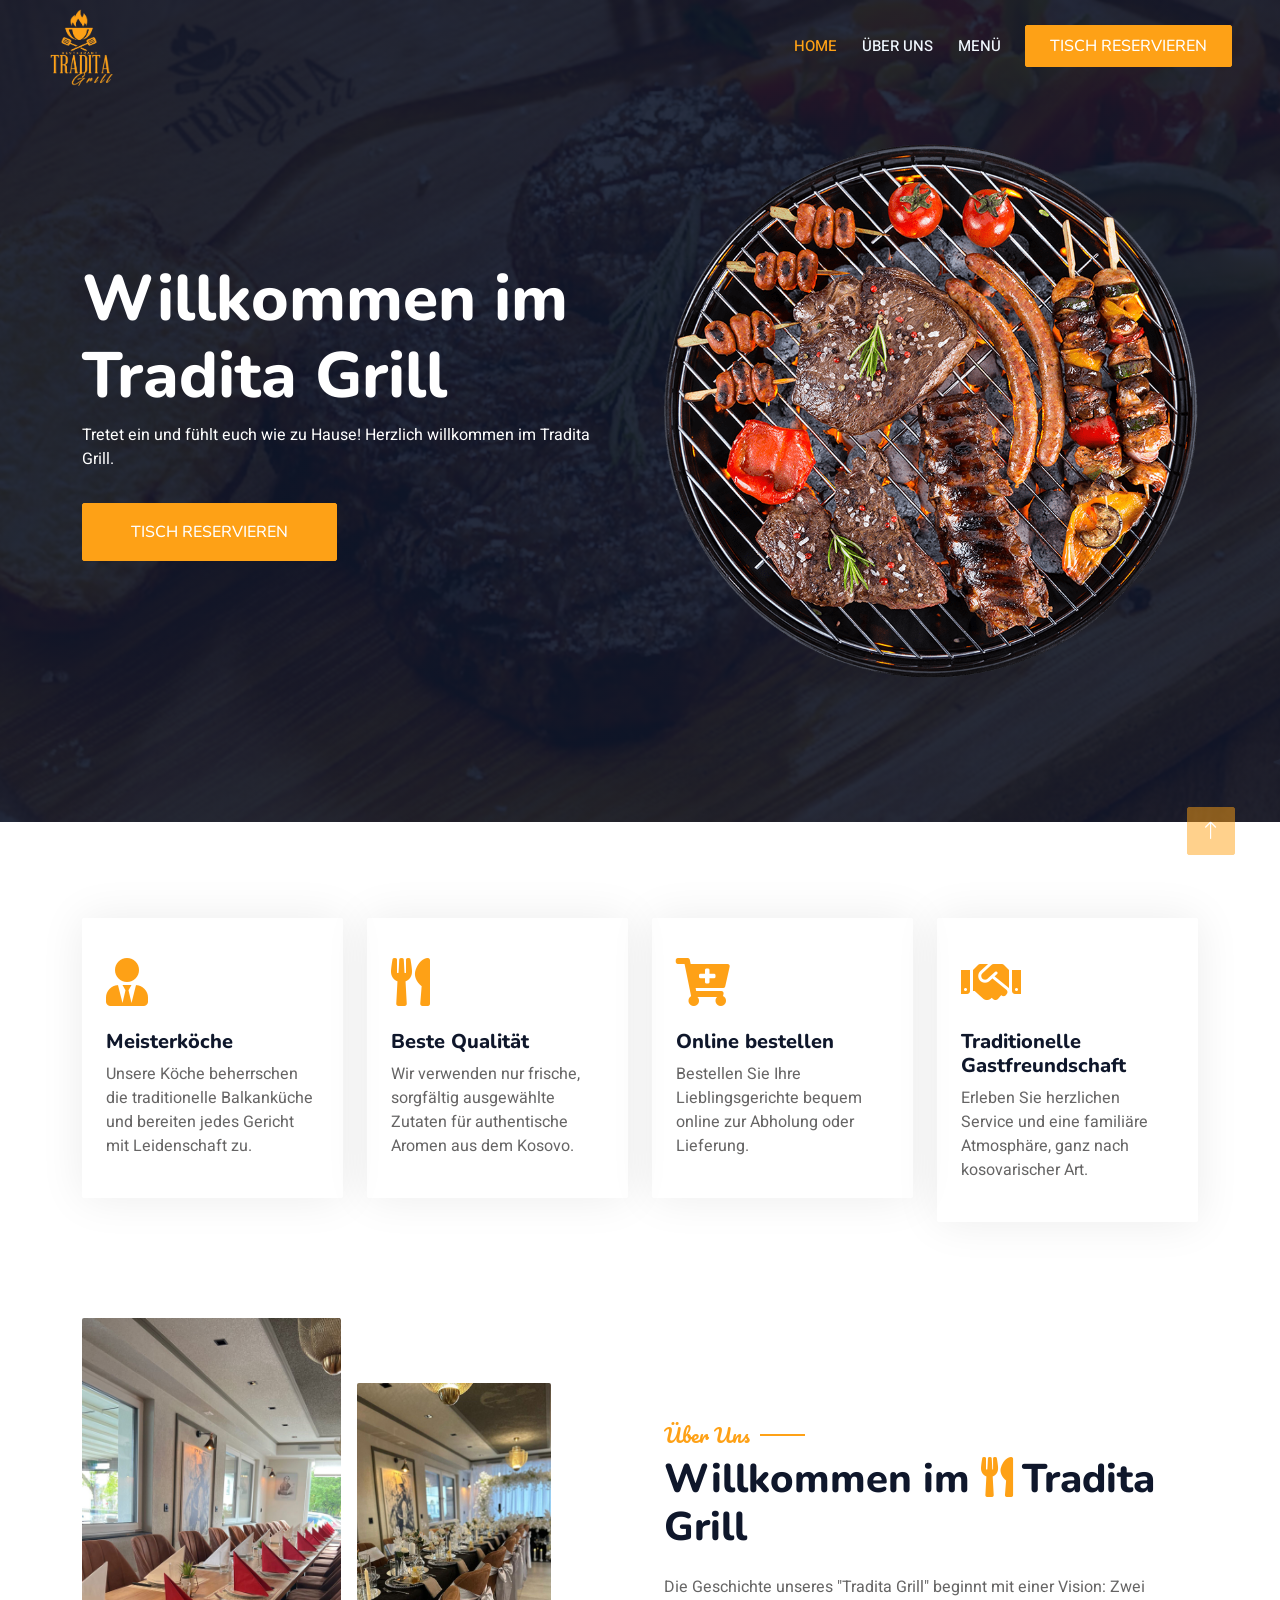
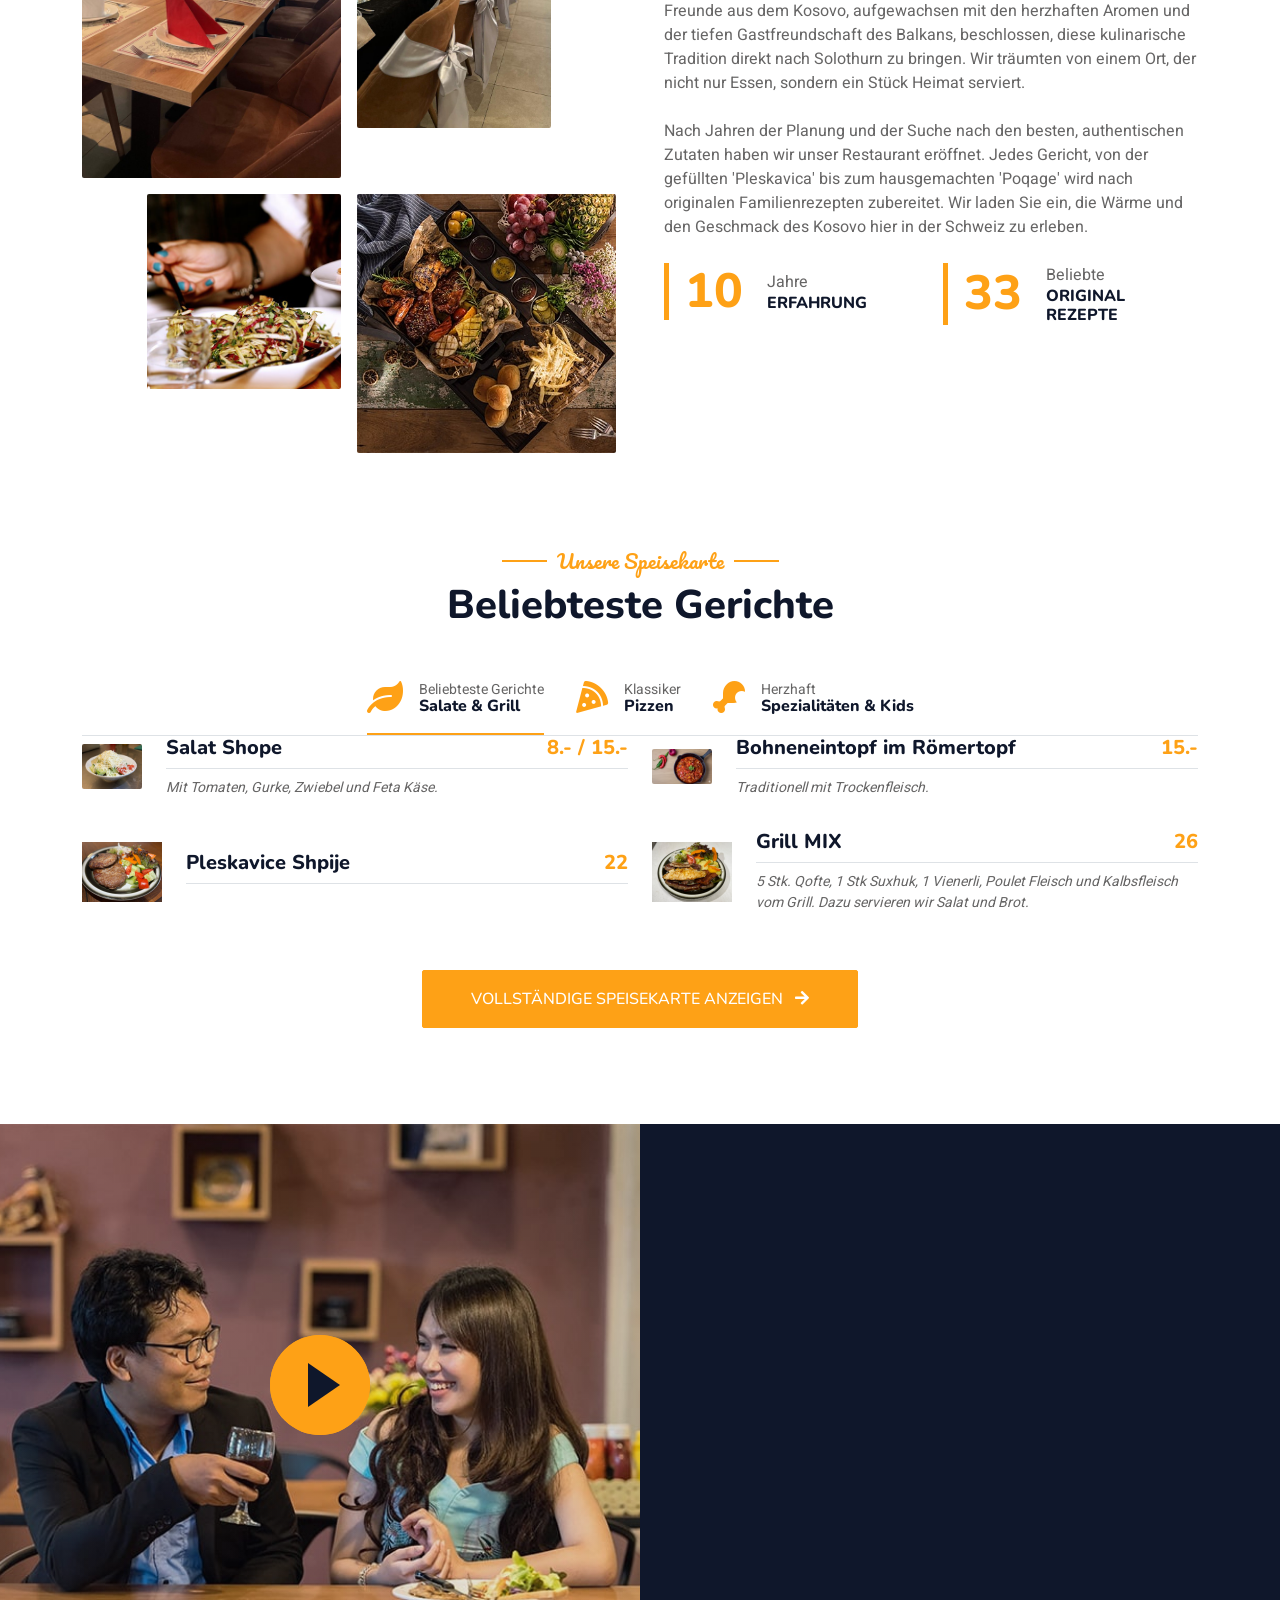
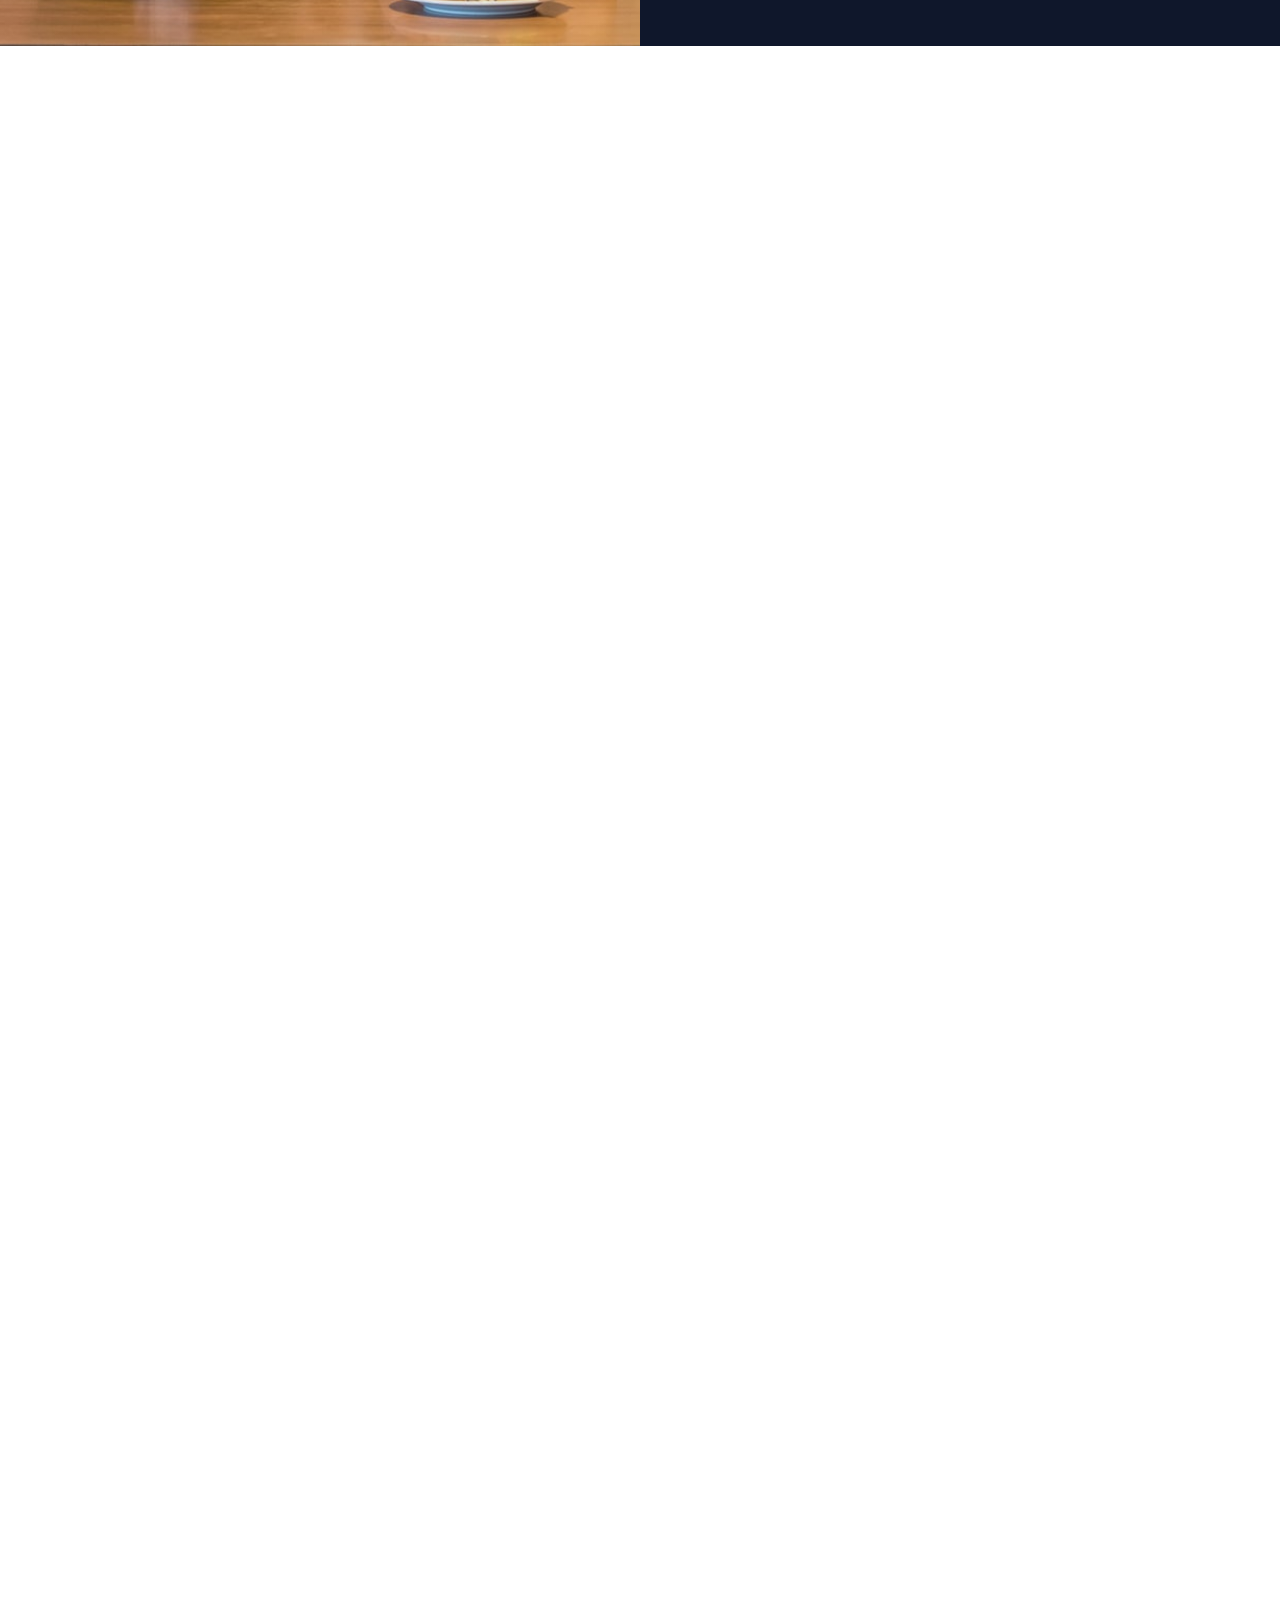
==== commit a636da6d: "Changed the footer to german" ====
--- a/index.html
+++ b/index.html
@@ -594,7 +594,7 @@
                 <div class="row g-5">
                     <div class="col-lg-5 col-md-6">
                         <h4 class="section-title ff-secondary text-start text-primary fw-normal mb-4">
-                            Contact</h4>
+                            Kontakt</h4>
                         <p class="mb-2">
                             <a target="_blank" href="https://maps.app.goo.gl/4Z4eu8nPr9odBU3C7">
                                 <i class="fa fa-map-marker-alt me-3">
@@ -628,7 +628,7 @@
 
                     <div class="col-lg-3 col-md-6">
                         <h4 class="section-title ff-secondary text-start text-primary fw-normal mb-4">
-                            Opening</h4>
+                            Öffnungszeiten</h4>
                         <h5 class="text-light fw-normal">Dienstag - Sontag</h5>
                         <p>11:00 - 22:00</p>
                         <h5 class="text-light fw-normal">Montag</h5>
@@ -637,8 +637,8 @@
 
 
                     <div class="col-lg-3 col-md-6">
-                        <h4 class="section-title ff-secondary text-start text-primary fw-normal mb-4">Social
-                            Media</h4>
+                        <h4 class="section-title ff-secondary text-start text-primary fw-normal mb-4">Soziale
+                            Medien</h4>
                         <div class="d-flex pt-2">
                             <a class="btn btn-outline-light btn-social"
                                href="https://www.instagram.com/traditagrill/"
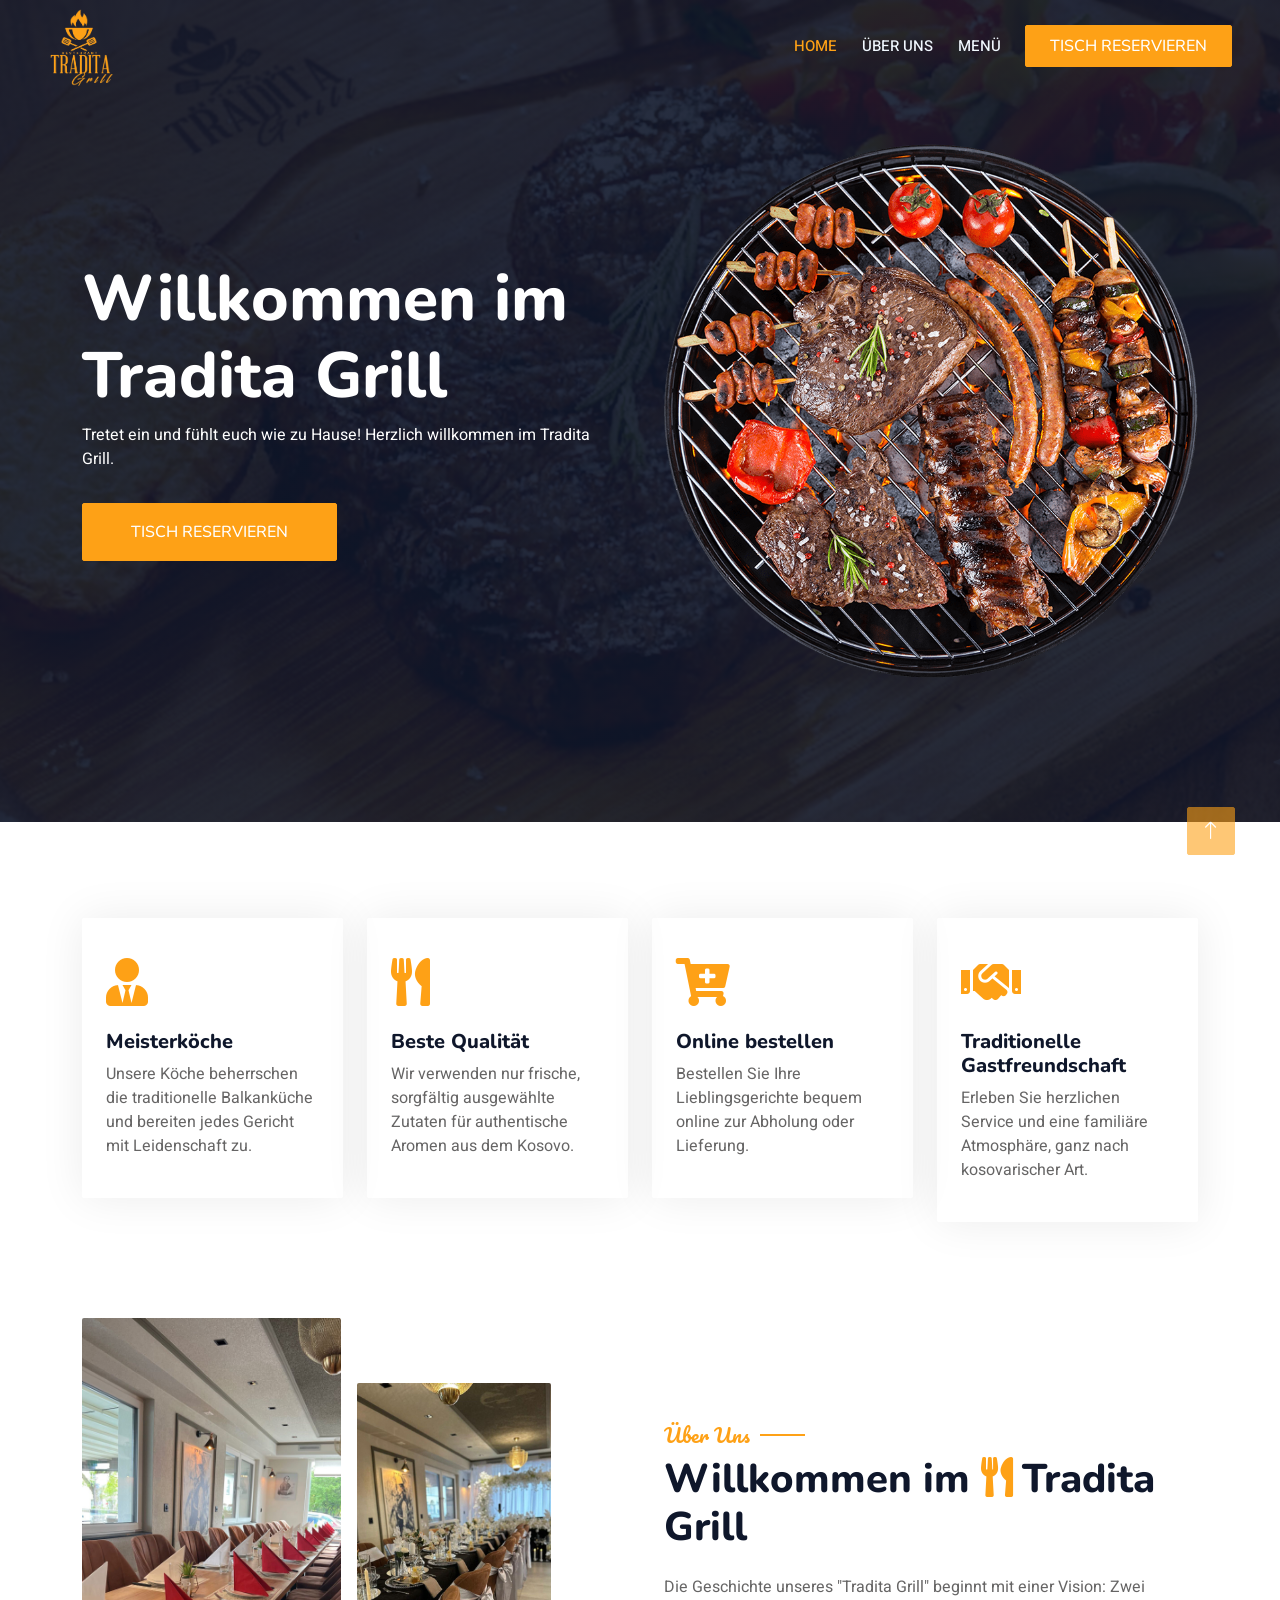
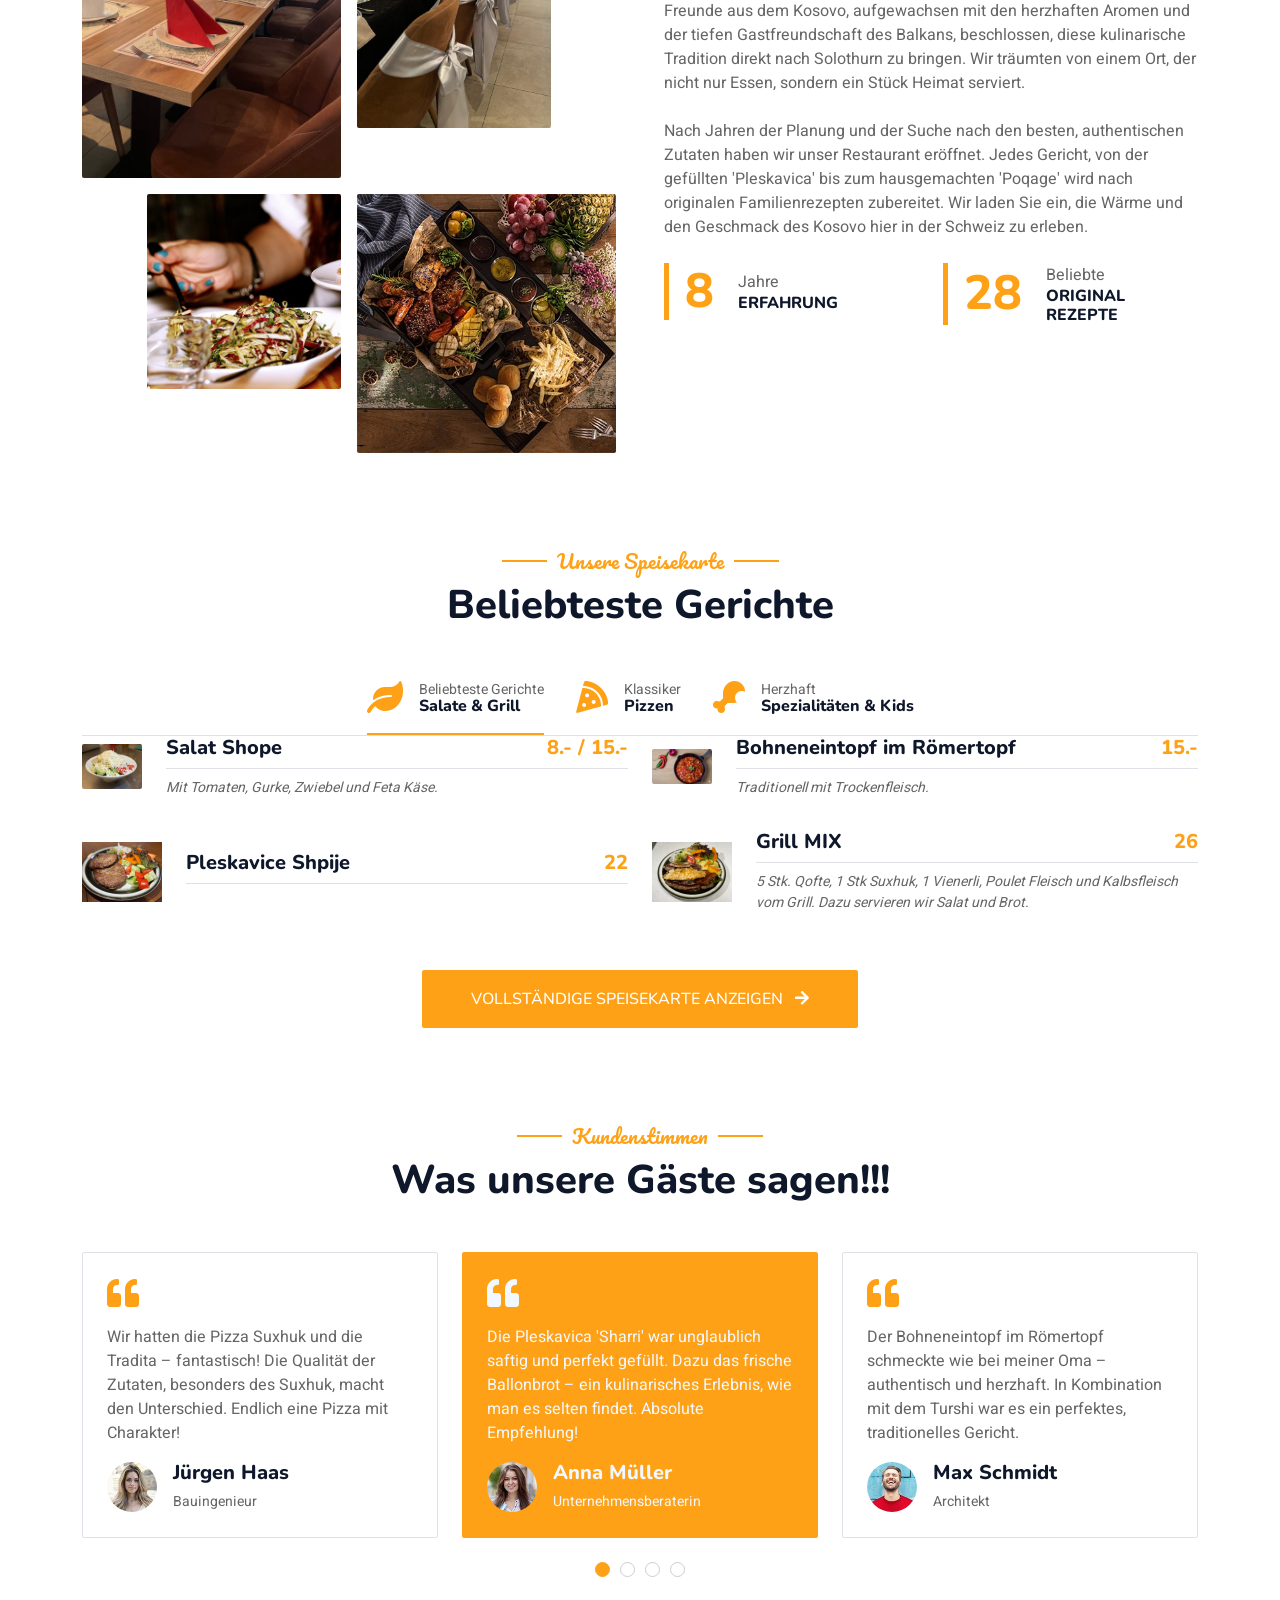
==== commit f2c038c6: "Ready for release" ====
--- a/index.html
+++ b/index.html
@@ -71,7 +71,9 @@
 <!--                        </div>-->
 <!--                        <a href="contact.html" class="nav-item nav-link">Contact</a>-->
                     </div>
-                    <a href="" class="btn btn-primary py-2 px-4">Tisch reservieren</a>
+                    <a href="tel:+41325257575" class="btn btn-primary py-2 px-4">
+                        Tisch reservieren
+                    </a>
                 </div>
             </nav>
 
@@ -81,7 +83,7 @@
                         <div class="col-lg-6 text-center text-lg-start">
                             <h1 class="display-3 text-white animated slideInLeft">Willkommen im<br>Tradita Grill</h1>
                             <p class="text-white animated slideInLeft mb-4 pb-2">Tretet ein und fühlt euch wie zu Hause! Herzlich willkommen im Tradita Grill.</p>
-                            <a href="" class="btn btn-primary py-sm-3 px-sm-5 me-3 animated slideInLeft">Tisch reservieren</a>
+                            <a href="tel:+41325257575" class="btn btn-primary py-sm-3 px-sm-5 me-3 animated slideInLeft">Tisch reservieren</a>
                         </div>
                         <div class="col-lg-6 text-center text-lg-end overflow-hidden">
                             <img class="img-fluid" src="img/hero.png" alt="">
@@ -405,65 +407,65 @@
 
 
         <!-- Reservation Start -->
-        <div class="container-xxl py-5 px-0 wow fadeInUp" data-wow-delay="0.1s">
-            <div class="row g-0">
-                <div class="col-md-6">
-                    <div class="video">
-                        <button type="button" class="btn-play" data-bs-toggle="modal" data-src="img/video-1.mp4" data-bs-target="#videoModal">
-                        <span></span>
-                        </button>
-                    </div>
-                </div>
-                <div class="col-md-6 bg-dark d-flex align-items-center">
-                    <div class="p-5 wow fadeInUp" data-wow-delay="0.2s">
-                        <h5 class="section-title ff-secondary text-start text-primary fw-normal">Reservation</h5>
-                        <h1 class="text-white mb-4">Tisch online reservieren</h1>
-                        <form>
-                            <div class="row g-3">
-                                <div class="col-md-6">
-                                    <div class="form-floating">
-                                        <input type="text" class="form-control" id="name" placeholder="Ihr Name">
-                                        <label for="name">Ihr Name</label>
-                                    </div>
-                                </div>
-                                <div class="col-md-6">
-                                    <div class="form-floating">
-                                        <input type="email" class="form-control" id="email" placeholder="Ihre E-Mail">
-                                        <label for="email">Ihre E-Mail</label>
-                                    </div>
-                                </div>
-                                <div class="col-md-6">
-                                    <div class="form-floating date" id="date3" data-target-input="nearest">
-                                        <input type="text" class="form-control datetimepicker-input" id="datetime" placeholder="Datum & Uhrzeit" data-target="#date3" data-toggle="datetimepicker" />
-                                        <label for="datetime">Datum & Uhrzeit</label>
-                                    </div>
-                                </div>
-                                <div class="col-md-6">
-                                    <div class="form-floating">
-                                        <select class="form-select" id="select1">
-                                            <option value="1">1 Person</option>
-                                            <option value="2">2 Personen</option>
-                                            <option value="3">3 Personen</option>
-                                        </select>
-                                        <label for="select1">Anzahl Personen</label>
-                                    </div>
-                                </div>
-                                <div class="col-12">
-                                    <div class="form-floating">
-                                        <textarea class="form-control" placeholder="Besondere Wünsche" id="message" style="height: 100px"></textarea>
-                                        <label for="message">Besondere Wünsche</label>
-                                    </div>
-                                </div>
-                                <div class="col-12">
-                                    <button class="btn btn-primary w-100 py-3" type="submit">Jetzt reservieren</button>
-                                </div>
-                            </div>
-                        </form>
-                    </div>
-                </div>
-
-            </div>
-        </div>
+<!--        <div class="container-xxl py-5 px-0 wow fadeInUp" data-wow-delay="0.1s">-->
+<!--            <div class="row g-0">-->
+<!--                <div class="col-md-6">-->
+<!--                    <div class="video">-->
+<!--                        <button type="button" class="btn-play" data-bs-toggle="modal" data-src="img/video-1.mp4" data-bs-target="#videoModal">-->
+<!--                        <span></span>-->
+<!--                        </button>-->
+<!--                    </div>-->
+<!--                </div>-->
+<!--                <div class="col-md-6 bg-dark d-flex align-items-center">-->
+<!--                    <div class="p-5 wow fadeInUp" data-wow-delay="0.2s">-->
+<!--                        <h5 class="section-title ff-secondary text-start text-primary fw-normal">Reservation</h5>-->
+<!--                        <h1 class="text-white mb-4">Tisch online reservieren</h1>-->
+<!--                        <form>-->
+<!--                            <div class="row g-3">-->
+<!--                                <div class="col-md-6">-->
+<!--                                    <div class="form-floating">-->
+<!--                                        <input type="text" class="form-control" id="name" placeholder="Ihr Name">-->
+<!--                                        <label for="name">Ihr Name</label>-->
+<!--                                    </div>-->
+<!--                                </div>-->
+<!--                                <div class="col-md-6">-->
+<!--                                    <div class="form-floating">-->
+<!--                                        <input type="email" class="form-control" id="email" placeholder="Ihre E-Mail">-->
+<!--                                        <label for="email">Ihre E-Mail</label>-->
+<!--                                    </div>-->
+<!--                                </div>-->
+<!--                                <div class="col-md-6">-->
+<!--                                    <div class="form-floating date" id="date3" data-target-input="nearest">-->
+<!--                                        <input type="text" class="form-control datetimepicker-input" id="datetime" placeholder="Datum & Uhrzeit" data-target="#date3" data-toggle="datetimepicker" />-->
+<!--                                        <label for="datetime">Datum & Uhrzeit</label>-->
+<!--                                    </div>-->
+<!--                                </div>-->
+<!--                                <div class="col-md-6">-->
+<!--                                    <div class="form-floating">-->
+<!--                                        <select class="form-select" id="select1">-->
+<!--                                            <option value="1">1 Person</option>-->
+<!--                                            <option value="2">2 Personen</option>-->
+<!--                                            <option value="3">3 Personen</option>-->
+<!--                                        </select>-->
+<!--                                        <label for="select1">Anzahl Personen</label>-->
+<!--                                    </div>-->
+<!--                                </div>-->
+<!--                                <div class="col-12">-->
+<!--                                    <div class="form-floating">-->
+<!--                                        <textarea class="form-control" placeholder="Besondere Wünsche" id="message" style="height: 100px"></textarea>-->
+<!--                                        <label for="message">Besondere Wünsche</label>-->
+<!--                                    </div>-->
+<!--                                </div>-->
+<!--                                <div class="col-12">-->
+<!--                                    <button class="btn btn-primary w-100 py-3" type="submit">Jetzt reservieren</button>-->
+<!--                                </div>-->
+<!--                            </div>-->
+<!--                        </form>-->
+<!--                    </div>-->
+<!--                </div>-->
+
+<!--            </div>-->
+<!--        </div>-->
 
         <div class="modal fade" id="videoModal" tabindex="-1" aria-labelledby="exampleModalLabel" aria-hidden="true">
             <div class="modal-dialog">
@@ -486,47 +488,47 @@
 
 
         <!-- Team Start -->
-        <div class="container-xxl pt-5 pb-3">
-            <div class="container">
-                <div class="text-center wow fadeInUp" data-wow-delay="0.1s">
-                    <h5 class="section-title ff-secondary text-center text-primary fw-normal">Teammitglieder</h5>
-                    <h1 class="mb-5">Unsere Meisterköche</h1>
-                </div>
-                <div class="row g-4 d-flex justify-content-center">
-                    <div class="col-lg-3 col-md-6 wow fadeInUp" data-wow-delay="0.1s">
-                        <div class="team-item text-center rounded overflow-hidden">
-                            <div class="rounded-circle overflow-hidden m-4">
-                                <img class="img-fluid" src="img/chef.jpg">
-                            </div>
-                            <h5 class="mb-0">Valdet Zekiqi</h5>
-                            <small>Meisterkoch</small>
-                            <div class="d-flex justify-content-center mt-3">
-                                <a aria-disabled="true" class="btn btn-square btn-primary mx-1" href=""><i class="fab fa-facebook-f"></i></a>
-                                <a class="btn btn-square btn-primary mx-1" href="">
-                                    <svg xmlns="http://www.w3.org/2000/svg" height="1em" width="1em" viewBox="0 0 448 512"><!--!Font Awesome Free v7.1.0 by @fontawesome - https://fontawesome.com License - https://fontawesome.com/license/free Copyright 2025 Fonticons, Inc.--><path fill="#FFFFFF" d="M448.5 209.9c-44 .1-87-13.6-122.8-39.2l0 178.7c0 33.1-10.1 65.4-29 92.6s-45.6 48-76.6 59.6-64.8 13.5-96.9 5.3-60.9-25.9-82.7-50.8-35.3-56-39-88.9 2.9-66.1 18.6-95.2 40-52.7 69.6-67.7 62.9-20.5 95.7-16l0 89.9c-15-4.7-31.1-4.6-46 .4s-27.9 14.6-37 27.3-14 28.1-13.9 43.9 5.2 31 14.5 43.7 22.4 22.1 37.4 26.9 31.1 4.8 46-.1 28-14.4 37.2-27.1 14.2-28.1 14.2-43.8l0-349.4 88 0c-.1 7.4 .6 14.9 1.9 22.2 3.1 16.3 9.4 31.9 18.7 45.7s21.3 25.6 35.2 34.6c19.9 13.1 43.2 20.1 67 20.1l0 87.4z"/></svg>
-                                </a>
-                                <a class="btn btn-square btn-primary mx-1" target="_blank" href="https://www.instagram.com/ardijana_valdet/?__d=1%252F"><i class="fab fa-instagram"></i></a>
-                            </div>
-                        </div>
-                    </div>
-                    <div class="col-lg-3 col-md-6 wow fadeInUp" data-wow-delay="0.3s">
-                        <div class="team-item text-center rounded overflow-hidden">
-                            <div class="rounded-circle overflow-hidden m-4">
-                                <img class="img-fluid" src="img/chef.jpg" alt="">
-                            </div>
-                            <h5 class="mb-0">Bledi Isufi</h5>
-                            <small>Designation</small>
-                            <div class="d-flex justify-content-center mt-3">
-                                <a class="btn btn-square btn-primary mx-1" href=""><i class="fab fa-facebook-f"></i></a>
-                                <a class="btn btn-square btn-primary mx-1" href=""><i class="fab fa-twitter"></i></a>
-                                <a class="btn btn-square btn-primary mx-1" href=""><i class="fab fa-instagram"></i></a>
-                            </div>
-                        </div>
-                    </div>
-
-                </div>
-            </div>
-        </div>
+<!--        <div class="container-xxl pt-5 pb-3">-->
+<!--            <div class="container">-->
+<!--                <div class="text-center wow fadeInUp" data-wow-delay="0.1s">-->
+<!--                    <h5 class="section-title ff-secondary text-center text-primary fw-normal">Teammitglieder</h5>-->
+<!--                    <h1 class="mb-5">Unsere Meisterköche</h1>-->
+<!--                </div>-->
+<!--                <div class="row g-4 d-flex justify-content-center">-->
+<!--                    <div class="col-lg-3 col-md-6 wow fadeInUp" data-wow-delay="0.1s">-->
+<!--                        <div class="team-item text-center rounded overflow-hidden">-->
+<!--                            <div class="rounded-circle overflow-hidden m-4">-->
+<!--                                <img class="img-fluid" src="img/chef.jpg">-->
+<!--                            </div>-->
+<!--                            <h5 class="mb-0">Valdet Zekiqi</h5>-->
+<!--                            <small>Meisterkoch</small>-->
+<!--                            <div class="d-flex justify-content-center mt-3">-->
+<!--                                <a aria-disabled="true" class="btn btn-square btn-primary mx-1" href=""><i class="fab fa-facebook-f"></i></a>-->
+<!--                                <a class="btn btn-square btn-primary mx-1" href="">-->
+<!--                                    <svg xmlns="http://www.w3.org/2000/svg" height="1em" width="1em" viewBox="0 0 448 512">&lt;!&ndash;!Font Awesome Free v7.1.0 by @fontawesome - https://fontawesome.com License - https://fontawesome.com/license/free Copyright 2025 Fonticons, Inc.&ndash;&gt;<path fill="#FFFFFF" d="M448.5 209.9c-44 .1-87-13.6-122.8-39.2l0 178.7c0 33.1-10.1 65.4-29 92.6s-45.6 48-76.6 59.6-64.8 13.5-96.9 5.3-60.9-25.9-82.7-50.8-35.3-56-39-88.9 2.9-66.1 18.6-95.2 40-52.7 69.6-67.7 62.9-20.5 95.7-16l0 89.9c-15-4.7-31.1-4.6-46 .4s-27.9 14.6-37 27.3-14 28.1-13.9 43.9 5.2 31 14.5 43.7 22.4 22.1 37.4 26.9 31.1 4.8 46-.1 28-14.4 37.2-27.1 14.2-28.1 14.2-43.8l0-349.4 88 0c-.1 7.4 .6 14.9 1.9 22.2 3.1 16.3 9.4 31.9 18.7 45.7s21.3 25.6 35.2 34.6c19.9 13.1 43.2 20.1 67 20.1l0 87.4z"/></svg>-->
+<!--                                </a>-->
+<!--                                <a class="btn btn-square btn-primary mx-1" target="_blank" href="https://www.instagram.com/ardijana_valdet/?__d=1%252F"><i class="fab fa-instagram"></i></a>-->
+<!--                            </div>-->
+<!--                        </div>-->
+<!--                    </div>-->
+<!--                    <div class="col-lg-3 col-md-6 wow fadeInUp" data-wow-delay="0.3s">-->
+<!--                        <div class="team-item text-center rounded overflow-hidden">-->
+<!--                            <div class="rounded-circle overflow-hidden m-4">-->
+<!--                                <img class="img-fluid" src="img/chef.jpg" alt="">-->
+<!--                            </div>-->
+<!--                            <h5 class="mb-0">Bledi Isufi</h5>-->
+<!--                            <small>Designation</small>-->
+<!--                            <div class="d-flex justify-content-center mt-3">-->
+<!--                                <a class="btn btn-square btn-primary mx-1" href=""><i class="fab fa-facebook-f"></i></a>-->
+<!--                                <a class="btn btn-square btn-primary mx-1" href=""><i class="fab fa-twitter"></i></a>-->
+<!--                                <a class="btn btn-square btn-primary mx-1" href=""><i class="fab fa-instagram"></i></a>-->
+<!--                            </div>-->
+<!--                        </div>-->
+<!--                    </div>-->
+
+<!--                </div>-->
+<!--            </div>-->
+<!--        </div>-->
         <!-- Team End -->
 
 
@@ -566,7 +568,7 @@
                         <div class="d-flex align-items-center">
                             <img class="img-fluid flex-shrink-0 rounded-circle" src="img/testimonial-3.jpg" style="width: 50px; height: 50px;">
                             <div class="ps-3">
-                                <h5 class="mb-1">Lina Wagner</h5>
+                                <h5 class="mb-1">Liam Wagner</h5>
                                 <small>Lehrerin</small>
                             </div>
                         </div>
@@ -608,12 +610,12 @@
                             </a>
                         </p>
 
-                        <p class="mb-2">
-                            <a href="mailto:info@traditagrill.ch">
-                                <i class="fa fa-envelope me-3"></i>
-                                info@traditagrill.ch
-                            </a>
-                        </p>
+<!--                        <p class="mb-2">-->
+<!--                            <a href="mailto:info@traditagrill.ch">-->
+<!--                                <i class="fa fa-envelope me-3"></i>-->
+<!--                                info@traditagrill.ch-->
+<!--                            </a>-->
+<!--                        </p>-->
 
 
                         <!--                        <div class="d-flex pt-2">-->
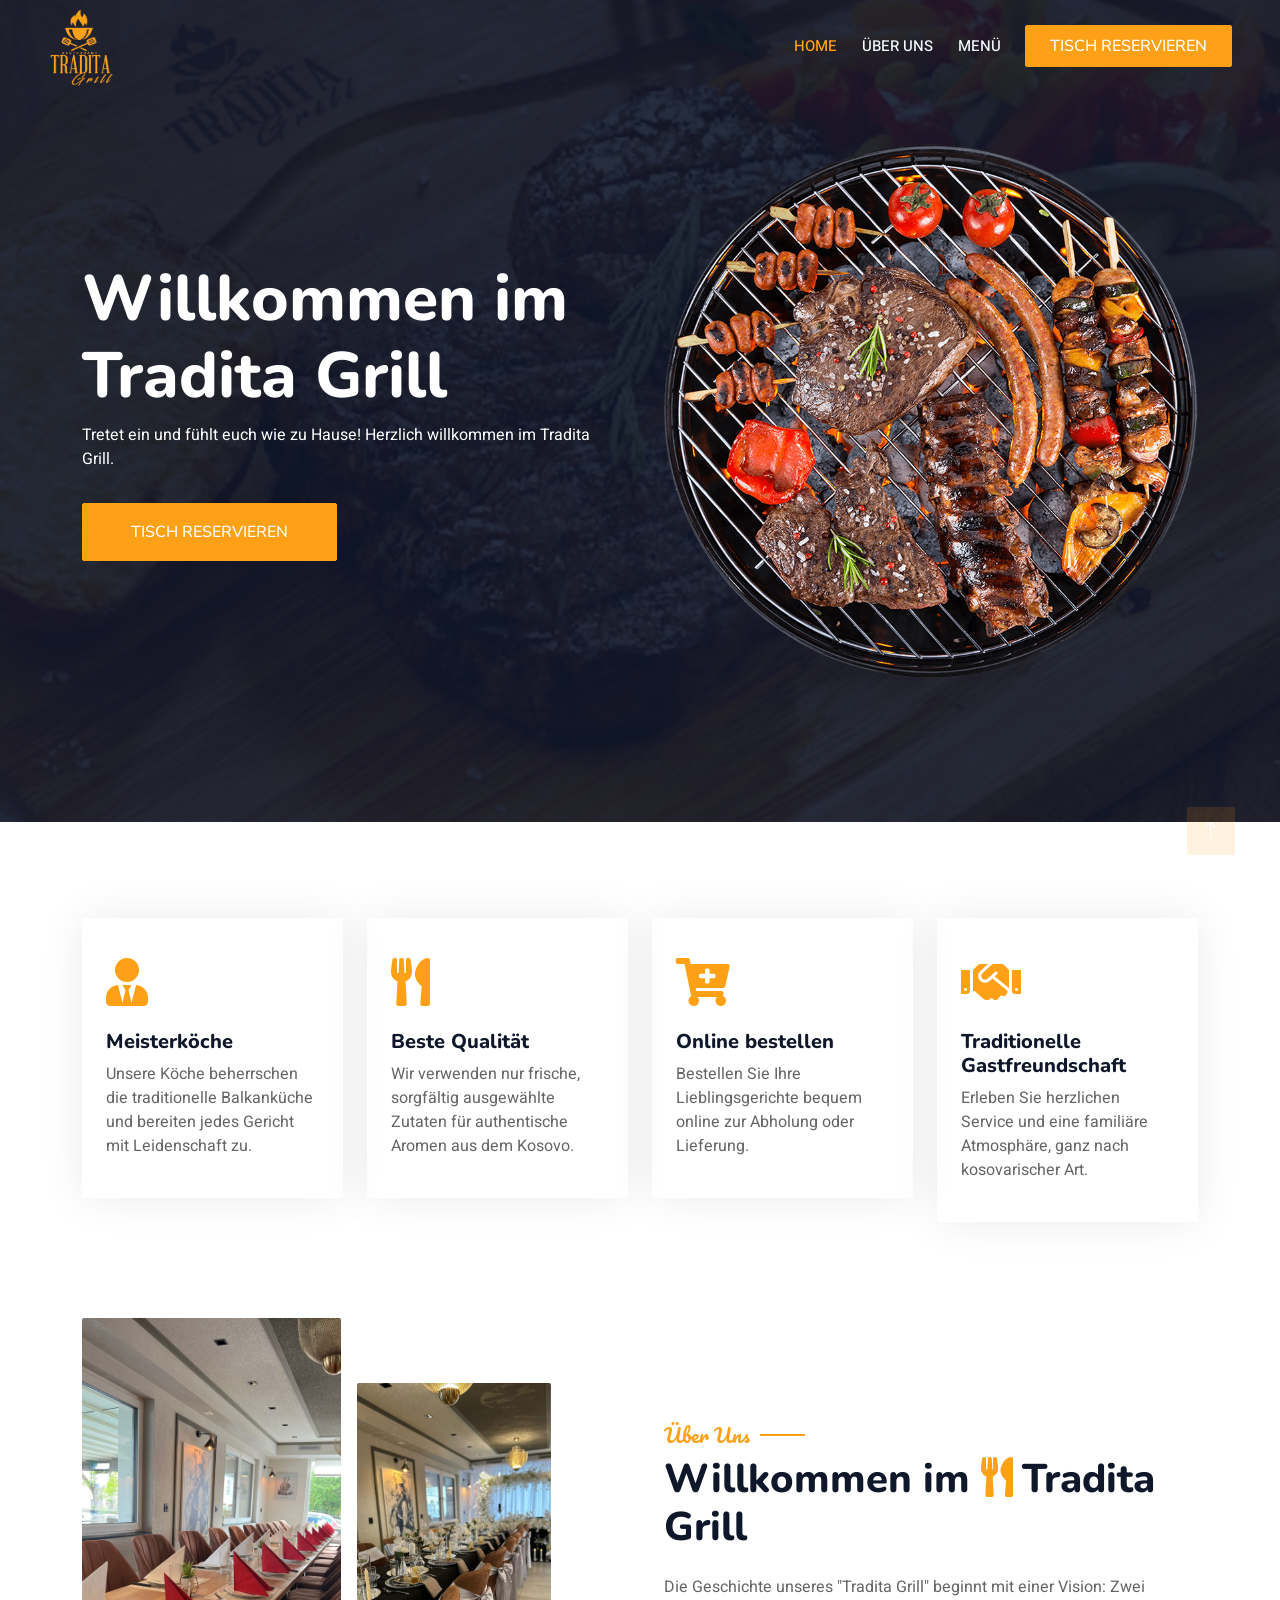
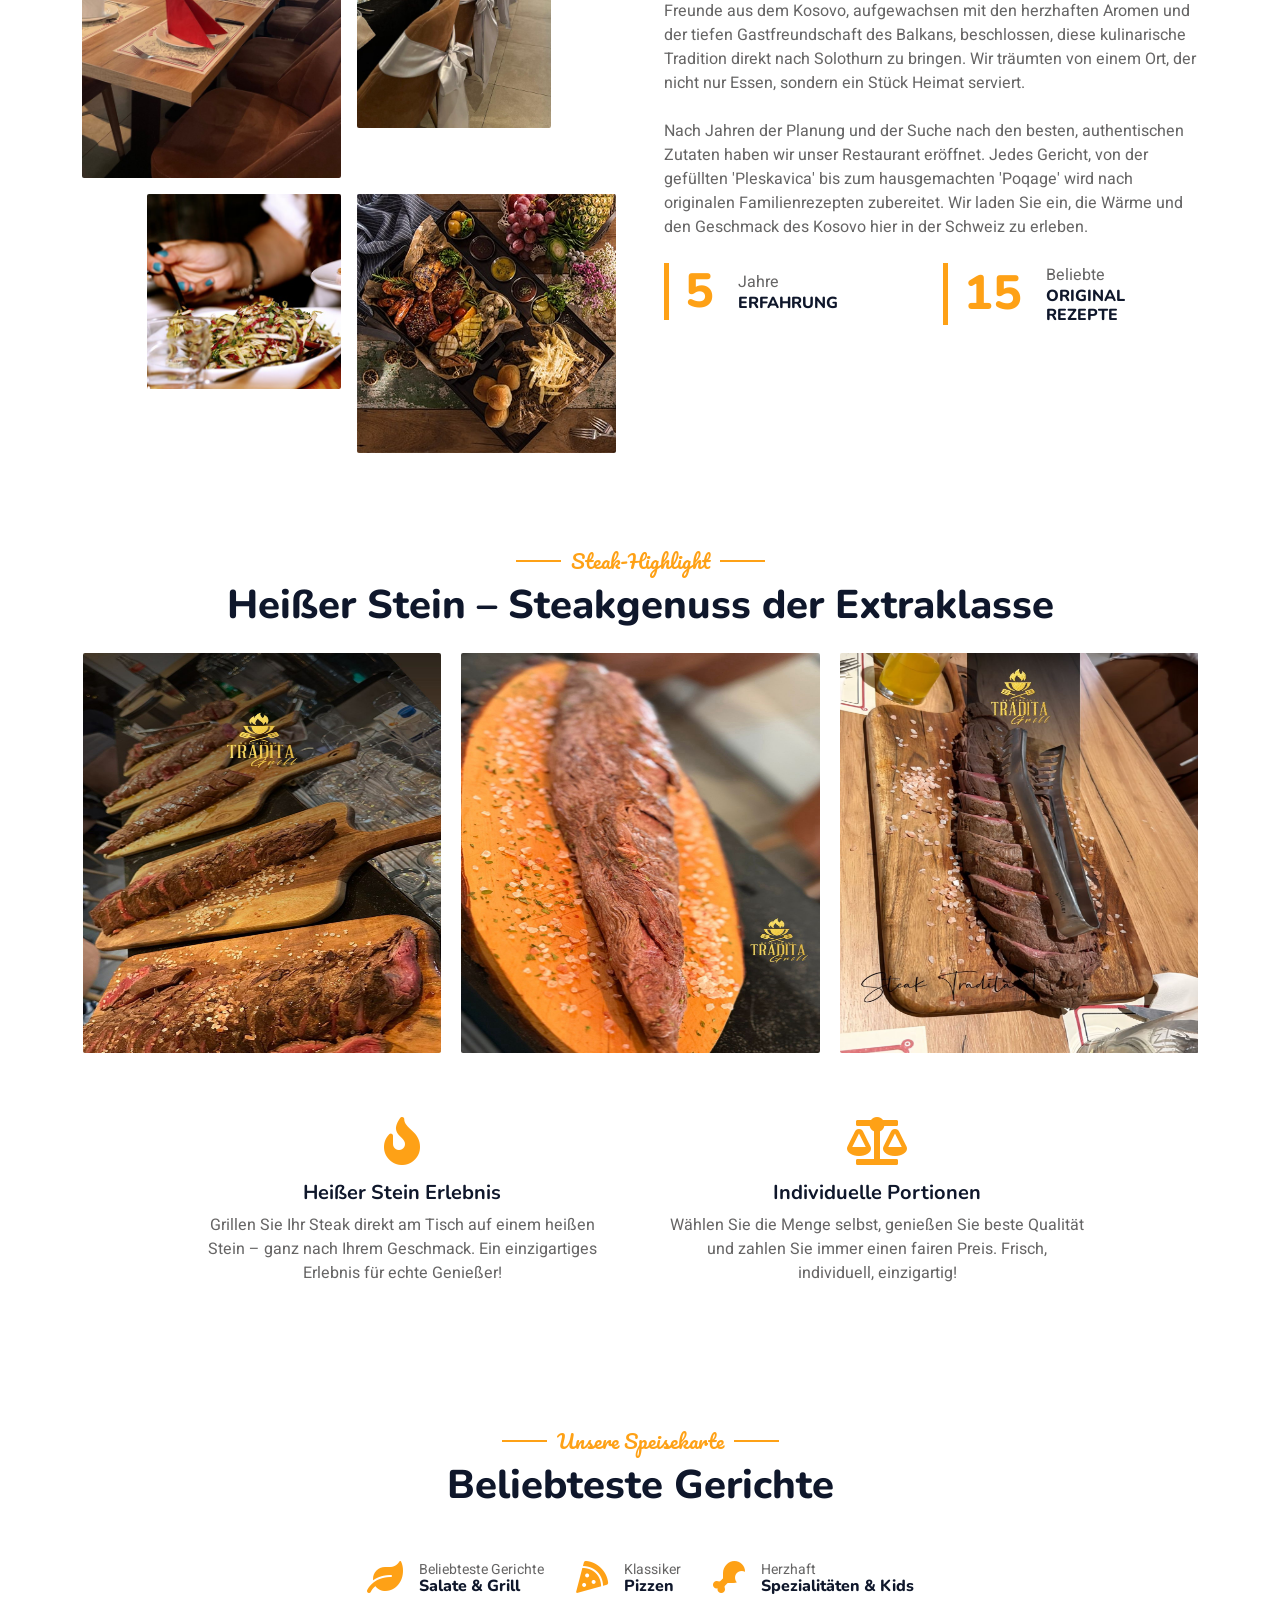
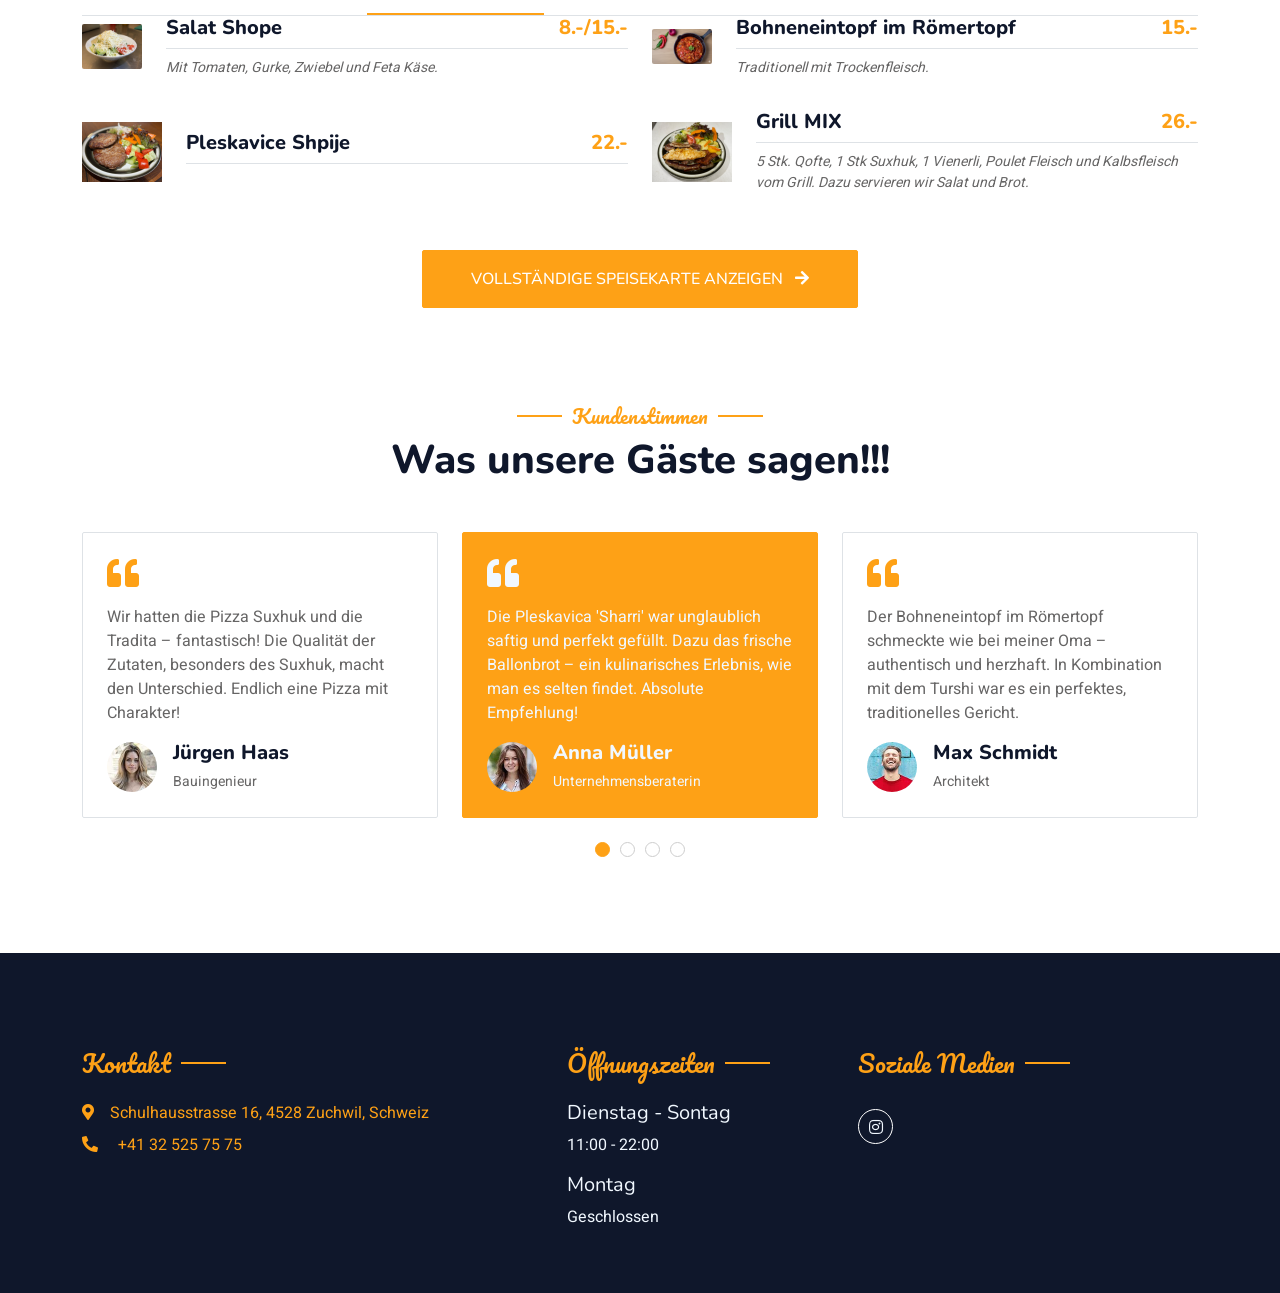
==== commit 95cc2008: "Added steak carousel and description" ====
--- a/index.html
+++ b/index.html
@@ -14,7 +14,8 @@
     <!-- Google Web Fonts -->
     <link rel="preconnect" href="https://fonts.googleapis.com">
     <link rel="preconnect" href="https://fonts.gstatic.com" crossorigin>
-    <link href="https://fonts.googleapis.com/css2?family=Heebo:wght@400;500;600&family=Nunito:wght@600;700;800&family=Pacifico&display=swap" rel="stylesheet">
+    <link href="https://fonts.googleapis.com/css2?family=Heebo:wght@400;500;600&family=Nunito:wght@600;700;800&family=Pacifico&display=swap"
+          rel="stylesheet">
 
     <!-- Icon Font Stylesheet -->
     <link href="https://cdnjs.cloudflare.com/ajax/libs/font-awesome/5.10.0/css/all.min.css" rel="stylesheet">
@@ -23,659 +24,745 @@
     <!-- Libraries Stylesheet -->
     <link href="lib/animate/animate.min.css" rel="stylesheet">
     <link href="lib/owlcarousel/assets/owl.carousel.min.css" rel="stylesheet">
-    <link href="lib/tempusdominus/css/tempusdominus-bootstrap-4.min.css" rel="stylesheet" />
+    <link href="lib/tempusdominus/css/tempusdominus-bootstrap-4.min.css" rel="stylesheet"/>
 
     <!-- Customized Bootstrap Stylesheet -->
     <link href="css/bootstrap.min.css" rel="stylesheet">
 
     <!-- Template Stylesheet -->
     <link href="css/style.css" rel="stylesheet">
+
+
 </head>
 
 <body>
-    <div class="container-xxl bg-white p-0">
-        <!-- Spinner Start -->
-        <div id="spinner" class="show bg-white position-fixed translate-middle w-100 vh-100 top-50 start-50 d-flex align-items-center justify-content-center">
-            <div class="spinner-border text-primary" style="width: 3rem; height: 3rem;" role="status">
-                <span class="sr-only">Loading...</span>
-            </div>
-        </div>
-        <!-- Spinner End -->
-
-
-        <!-- Navbar & Hero Start -->
-        <div class="container-xxl position-relative p-0">
-            <nav class="navbar navbar-expand-lg navbar-dark bg-dark px-4 px-lg-5 py-3 py-lg-0">
-                <a href="" class="navbar-brand p-0">
-                    <h1 class="text-primary m-0">
-                        <img src="img/tradita-grill-yellow.png" alt="Tradita Grill" style="max-height: 2em; vertical-align: middle;">
-                        </i></h1>
-                    <!-- <img src="img/logo.png" alt="Logo"> -->
+<div class="container-xxl bg-white p-0">
+    <!-- Spinner Start -->
+    <div id="spinner"
+         class="show bg-white position-fixed translate-middle w-100 vh-100 top-50 start-50 d-flex align-items-center justify-content-center">
+        <div class="spinner-border text-primary" style="width: 3rem; height: 3rem;" role="status">
+            <span class="sr-only">Loading...</span>
+        </div>
+    </div>
+    <!-- Spinner End -->
+
+
+    <!-- Navbar & Hero Start -->
+    <div class="container-xxl position-relative p-0">
+        <nav class="navbar navbar-expand-lg navbar-dark bg-dark px-4 px-lg-5 py-3 py-lg-0">
+            <a href="" class="navbar-brand p-0">
+                <h1 class="text-primary m-0">
+                    <img src="img/tradita-grill-yellow.png" alt="Tradita Grill"
+                         style="max-height: 2em; vertical-align: middle;">
+                    </i></h1>
+                <!-- <img src="img/logo.png" alt="Logo"> -->
+            </a>
+            <button class="navbar-toggler" type="button" data-bs-toggle="collapse" data-bs-target="#navbarCollapse">
+                <span class="fa fa-bars"></span>
+            </button>
+            <div class="collapse navbar-collapse" id="navbarCollapse">
+                <div class="navbar-nav ms-auto py-0 pe-4">
+                    <a href="#test" class="nav-item nav-link active">Home</a>
+                    <a href="about.html" class="nav-item nav-link">Über Uns</a>
+                    <!--                        <a href="service.html" class="nav-item nav-link">Service</a>-->
+                    <a href="menu.html" class="nav-item nav-link">Menü</a>
+                    <!--                        <div class="nav-item dropdown">-->
+                    <!--                            <a href="#" class="nav-link dropdown-toggle" data-bs-toggle="dropdown">Pages</a>-->
+                    <!--                            <div class="dropdown-menu m-0">-->
+                    <!--                                <a href="booking.html" class="dropdown-item">Booking</a>-->
+                    <!--                                <a href="team.html" class="dropdown-item">Our Team</a>-->
+                    <!--                                <a href="testimonial.html" class="dropdown-item">Testimonial</a>-->
+                    <!--                            </div>-->
+                    <!--                        </div>-->
+                    <!--                        <a href="contact.html" class="nav-item nav-link">Contact</a>-->
+                </div>
+                <a href="tel:+41325257575" class="btn btn-primary py-2 px-4">
+                    Tisch reservieren
                 </a>
-                <button class="navbar-toggler" type="button" data-bs-toggle="collapse" data-bs-target="#navbarCollapse">
-                    <span class="fa fa-bars"></span>
-                </button>
-                <div class="collapse navbar-collapse" id="navbarCollapse">
-                    <div class="navbar-nav ms-auto py-0 pe-4">
-                        <a href="#test" class="nav-item nav-link active">Home</a>
-                        <a href="about.html" class="nav-item nav-link">Über Uns</a>
-<!--                        <a href="service.html" class="nav-item nav-link">Service</a>-->
-                        <a href="menu.html" class="nav-item nav-link">Menü</a>
-<!--                        <div class="nav-item dropdown">-->
-<!--                            <a href="#" class="nav-link dropdown-toggle" data-bs-toggle="dropdown">Pages</a>-->
-<!--                            <div class="dropdown-menu m-0">-->
-<!--                                <a href="booking.html" class="dropdown-item">Booking</a>-->
-<!--                                <a href="team.html" class="dropdown-item">Our Team</a>-->
-<!--                                <a href="testimonial.html" class="dropdown-item">Testimonial</a>-->
-<!--                            </div>-->
-<!--                        </div>-->
-<!--                        <a href="contact.html" class="nav-item nav-link">Contact</a>-->
-                    </div>
-                    <a href="tel:+41325257575" class="btn btn-primary py-2 px-4">
-                        Tisch reservieren
-                    </a>
-                </div>
-            </nav>
-
-            <div class="container-xxl py-5 bg-dark hero-header mb-5">
-                <div class="container my-5 py-5">
-                    <div class="row align-items-center g-5">
-                        <div class="col-lg-6 text-center text-lg-start">
-                            <h1 class="display-3 text-white animated slideInLeft">Willkommen im<br>Tradita Grill</h1>
-                            <p class="text-white animated slideInLeft mb-4 pb-2">Tretet ein und fühlt euch wie zu Hause! Herzlich willkommen im Tradita Grill.</p>
-                            <a href="tel:+41325257575" class="btn btn-primary py-sm-3 px-sm-5 me-3 animated slideInLeft">Tisch reservieren</a>
-                        </div>
-                        <div class="col-lg-6 text-center text-lg-end overflow-hidden">
-                            <img class="img-fluid" src="img/hero.png" alt="">
-                        </div>
-                    </div>
-                </div>
-            </div>
-        </div>
-        <!-- Navbar & Hero End -->
-
-
-        <!-- Service Start -->
-        <div class="container-xxl py-5">
-            <div class="container">
-                <div class="row g-4">
-                    <div class="col-lg-3 col-sm-6 wow fadeInUp" data-wow-delay="0.1s">
-                        <div class="service-item rounded pt-3">
-                            <div class="p-4">
-                                <i class="fa fa-3x fa-user-tie text-primary mb-4"></i>
-                                <h5>Meisterköche</h5>
-                                <p>Unsere Köche beherrschen die traditionelle Balkanküche und bereiten jedes Gericht mit Leidenschaft zu.</p>
-                            </div>
-                        </div>
-                    </div>
-                    <div class="col-lg-3 col-sm-6 wow fadeInUp" data-wow-delay="0.3s">
-                        <div class="service-item rounded pt-3">
-                            <div class="p-4">
-                                <i class="fa fa-3x fa-utensils text-primary mb-4"></i>
-                                <h5>Beste Qualität</h5>
-                                <p>Wir verwenden nur frische, sorgfältig ausgewählte Zutaten für authentische Aromen aus dem Kosovo.</p>
-                            </div>
-                        </div>
-                    </div>
-                    <div class="col-lg-3 col-sm-6 wow fadeInUp" data-wow-delay="0.5s">
-                        <div class="service-item rounded pt-3">
-                            <div class="p-4">
-                                <i class="fa fa-3x fa-cart-plus text-primary mb-4"></i>
-                                <h5>Online bestellen</h5>
-                                <p>Bestellen Sie Ihre Lieblingsgerichte bequem online zur Abholung oder Lieferung.</p>
-                            </div>
-                        </div>
-                    </div>
-                    <div class="col-lg-3 col-sm-6 wow fadeInUp" data-wow-delay="0.7s">
-                        <div class="service-item rounded pt-3">
-                            <div class="p-4">
-                                <i class="fa fa-3x fa-handshake text-primary mb-4"></i> <h5>Traditionelle Gastfreundschaft</h5>
-                                <p>Erleben Sie herzlichen Service und eine familiäre Atmosphäre, ganz nach kosovarischer Art.</p>
-                            </div>
-                        </div>
-                    </div>
-                </div>
-            </div>
-        </div>
-        <!-- Service End -->
-
-
-        <!-- About Start -->
-        <div id="test" class="container-xxl py-5">
-            <div class="container">
-                <div class="row g-5 align-items-center">
-                    <div class="col-lg-6">
-                        <div class="row g-3">
-                            <div class="col-6 text-start">
-                                <img class="img-fluid  rounded w-100 wow zoomIn" data-wow-delay="0.1s" src="img/PHOTO-2025-11-19-15-31-54-5.jpg">
-                            </div>
-                            <div class="col-6 text-start">
-                                <img class="img-fluid rounded w-75 wow zoomIn" data-wow-delay="0.3s" src="img/PHOTO-2025-11-19-15-31-54-8.jpg" style="margin-top: 25%;">
-                            </div>
-                            <div class="col-6 text-end">
-                                <img class="img-fluid rounded w-75 wow zoomIn" data-wow-delay="0.5s" src="img/about-3.jpg">
-                            </div>
-                            <div class="col-6 text-end">
-                                <img class="img-fluid rounded w-100 wow zoomIn" data-wow-delay="0.7s" src="img/about-4.jpg">
-                            </div>
-                        </div>
-                    </div>
-                    <div class="col-lg-6">
-                        <h5 class="section-title ff-secondary text-start text-primary fw-normal">Über Uns</h5>
-                        <h1 class="mb-4">Willkommen im <i class="fa fa-utensils text-primary me-2"></i>Tradita Grill</h1>
-                        <p class="mb-4">Die Geschichte unseres "Tradita Grill" beginnt mit einer Vision: Zwei Freunde aus dem Kosovo, aufgewachsen mit den herzhaften Aromen und der tiefen Gastfreundschaft des Balkans, beschlossen, diese kulinarische Tradition direkt nach Solothurn zu bringen. Wir träumten von einem Ort, der nicht nur Essen, sondern ein Stück Heimat serviert.</p>
-                        <p class="mb-4">Nach Jahren der Planung und der Suche nach den besten, authentischen Zutaten haben wir unser Restaurant eröffnet. Jedes Gericht, von der gefüllten 'Pleskavica' bis zum hausgemachten 'Poqage' wird nach originalen Familienrezepten zubereitet. Wir laden Sie ein, die Wärme und den Geschmack des Kosovo hier in der Schweiz zu erleben.</p>
-                        <div class="row g-4 mb-4">
-                            <div class="col-sm-6">
-                                <div class="d-flex align-items-center border-start border-5 border-primary px-3">
-                                    <h1 class="flex-shrink-0 display-5 text-primary mb-0" data-toggle="counter-up">15</h1>
-                                    <div class="ps-4">
-                                        <p class="mb-0">Jahre</p>
-                                        <h6 class="text-uppercase mb-0">Erfahrung</h6>
-                                    </div>
-                                </div>
-                            </div>
-                            <div class="col-sm-6">
-                                <div class="d-flex align-items-center border-start border-5 border-primary px-3">
-                                    <h1 class="flex-shrink-0 display-5 text-primary mb-0" data-toggle="counter-up">50</h1>
-                                    <div class="ps-4">
-                                        <p class="mb-0">Beliebte</p>
-                                        <h6 class="text-uppercase mb-0">Original Rezepte</h6>
-                                    </div>
-                                </div>
-                            </div>
-                        </div>
-
-                    </div>
-                </div>
-            </div>
-        </div>
-        <!-- About End -->
-
-
-        <!-- Menu Start -->
-        <div class="container-xxl py-5">
-            <div class="container">
-                <div class="text-center wow fadeInUp" data-wow-delay="0.1s">
-                    <h5 class="section-title ff-secondary text-center text-primary fw-normal">Unsere Speisekarte</h5>
-                    <h1 class="mb-5">Beliebteste Gerichte</h1>
-                </div>
-                <div class="tab-class text-center wow fadeInUp" data-bs-delay="0.1s" style="width: 100%; ">
-                    <ul class="nav nav-pills d-inline-flex flex-nowrap  border-bottom justify-content-md-center" style="overflow-x: auto; flex: 0 0 auto; width:100%;" >
-                        <li class="nav-item">
-                            <a class="d-flex align-items-center text-start mx-3 ms-0 pb-3 active" data-bs-toggle="pill" href="#tab-1">
-                                <i class="fa fa-leaf fa-2x text-primary"></i>
-                                <div class="ps-3">
-                                    <small class="text-body text-nowrap">Beliebteste Gerichte</small>
-                                    <h6 class="mt-n1 mb-0">Salate & Grill</h6>
-                                </div>
-                            </a>
-                        </li>
-                        <li class="nav-item">
-                            <a class="d-flex align-items-center text-start mx-3 pb-3" data-bs-toggle="pill" href="#tab-2">
-                                <i class="fa fa-pizza-slice fa-2x text-primary"></i>
-                                <div class="ps-3">
-                                    <small class="text-body">Klassiker</small>
-                                    <h6 class="mt-n1 mb-0">Pizzen</h6>
-                                </div>
-                            </a>
-                        </li>
-                        <li class="nav-item">
-                            <a class="d-flex align-items-center text-start mx-3 me-0 pb-3" data-bs-toggle="pill" href="#tab-3">
-                                <i class="fa fa-drumstick-bite fa-2x text-primary"></i>
-                                <div class="ps-3">
-                                    <small class="text-body">Herzhaft</small>
-                                    <h6 class="mt-n1 mb-0 text-nowrap">Spezialitäten & Kids</h6>
-                                </div>
-                            </a>
-                        </li>
-                    </ul>
-                    <div class="tab-content">
-                        <div id="tab-1" class="tab-pane fade show p-0 active">
-                            <div class="row g-4">
-
-                                <div class="col-lg-6">
-                                    <div class="d-flex align-items-center">
-                                        <img class="flex-shrink-0 img-fluid rounded" src="img/sallat-shope.jpg" alt="Salat Shope" style="width: 60px;">
-                                        <div class="w-100 d-flex flex-column text-start ps-4">
-                                            <h5 class="d-flex justify-content-between border-bottom pb-2">
-                                                <span>Salat Shope</span>
-                                                <span class="text-primary">8.- / 15.-</span>
-                                            </h5>
-                                            <small class="fst-italic">Mit Tomaten, Gurke, Zwiebel und Feta Käse.</small>
-                                        </div>
-                                    </div>
-                                </div>
-
-                                <div class="col-lg-6">
-                                    <div class="d-flex align-items-center">
-                                        <img class="flex-shrink-0 img-fluid rounded" src="img/specials-1.png" alt="Bohneneintopf" style="width: 60px;">
-                                        <div class="w-100 d-flex flex-column text-start ps-4">
-                                            <h5 class="d-flex justify-content-between border-bottom pb-2">
-                                                <span>Bohneneintopf im Römertopf</span>
-                                                <span class="text-primary">15.-</span>
-                                            </h5>
-                                            <small class="fst-italic">Traditionell mit Trockenfleisch.</small>
-                                        </div>
-                                    </div>
-                                </div>
-
-                                <div class="col-lg-6">
-                                    <div class="d-flex align-items-center">
-                                        <img class="flex-shrink-0 img-fluid rounded" src="img/pleskavic.jpg"
-                                             alt="Pleskavice Shpije"
-                                             style="width: 80px; height: 100px; object-fit: scale-down;">
-                                        <div class="w-100 d-flex flex-column text-start ps-4">
-                                            <h5 class="d-flex justify-content-between border-bottom pb-2">
-                                                <span>Pleskavice Shpije</span>
-                                                <span class="text-primary">22</span>
-                                            </h5>
-                                            <small class="fst-italic"></small>
-                                        </div>
-                                    </div>
-                                </div>
-                                <div class="col-lg-6">
-                                    <div class="d-flex align-items-center">
-                                        <img class="flex-shrink-0 img-fluid rounded" src="img/kombinim.jpg" alt="Grill MIX"
-                                             style="width: 80px; height: 100px; object-fit: scale-down;">
-                                        <div class="w-100 d-flex flex-column text-start ps-4">
-                                            <h5 class="d-flex justify-content-between border-bottom pb-2">
-                                                <span>Grill MIX</span>
-                                                <span class="text-primary">26</span>
-                                            </h5>
-                                            <small class="fst-italic">5 Stk. Qofte, 1 Stk Suxhuk, 1 Vienerli, Poulet Fleisch
-                                                und Kalbsfleisch vom Grill. Dazu servieren wir Salat und Brot.</small>
-                                        </div>
-                                    </div>
-                                </div>
-
-                            </div>
-                        </div>
-
-                        <div id="tab-2" class="tab-pane fade show p-0">
-                            <div class="row g-4">
-
-                                <div class="col-lg-6">
-                                    <div class="d-flex align-items-center">
-                                        <img class="flex-shrink-0 img-fluid rounded" src="img/pizza-tradita.png" alt="Pizza Tradita" style="width: 60px;">
-                                        <div class="w-100 d-flex flex-column text-start ps-4">
-                                            <h5 class="d-flex justify-content-between border-bottom pb-2">
-                                                <span>Pizza Tradita</span>
-                                                <span class="text-primary">25.-</span>
-                                            </h5>
-                                            <small class="fst-italic">Mozzarella, Tomate, Salami, Prosciutto, Suxhuk und Champignons.</small>
-                                        </div>
-                                    </div>
-                                </div>
-
-                                <div class="col-lg-6">
-                                    <div class="d-flex align-items-center">
-                                        <img class="flex-shrink-0 img-fluid rounded" src="img/pizza-padrone.png" alt="Pizza Padrone" style="width: 60px;">
-                                        <div class="w-100 d-flex flex-column text-start ps-4">
-                                            <h5 class="d-flex justify-content-between border-bottom pb-2">
-                                                <span>Padrone</span>
-                                                <span class="text-primary">24.-</span>
-                                            </h5>
-                                            <small class="fst-italic">Rindfleisch, Oliven, Knoblauch, Oregano.</small>
-                                        </div>
-                                    </div>
-                                </div>
-
-                                <div class="col-lg-6">
-                                    <div class="d-flex align-items-center">
-                                        <img class="flex-shrink-0 img-fluid rounded" src="img/pizza-pule.jpg" alt="Pizza Pule" style="width: 60px;">
-                                        <div class="w-100 d-flex flex-column text-start ps-4">
-                                            <h5 class="d-flex justify-content-between border-bottom pb-2">
-                                                <span>Pizza Pule</span>
-                                                <span class="text-primary">18.-</span>
-                                            </h5>
-                                            <small class="fst-italic">Curry-Pouletbrust, Tomatensauce, Mozzarella.</small>
-                                        </div>
-                                    </div>
-                                </div>
-
-                                <div class="col-lg-6">
-                                    <div class="d-flex align-items-center">
-                                        <img class="flex-shrink-0 img-fluid rounded" src="img/pizza-margharita.png" alt="Margherita" style="width: 60px;">
-                                        <div class="w-100 d-flex flex-column text-start ps-4">
-                                            <h5 class="d-flex justify-content-between border-bottom pb-2">
-                                                <span>Margherita</span>
-                                                <span class="text-primary">15.-</span>
-                                            </h5>
-                                            <small class="fst-italic">Tomatensauce, Mozzarella, Oregano.</small>
-                                        </div>
-                                    </div>
-                                </div>
-
-                            </div>
-                        </div>
-
-                        <div id="tab-3" class="tab-pane fade show p-0">
-                            <div class="row g-4">
-
-                                <div class="col-lg-6">
-                                    <div class="d-flex align-items-center">
-                                        <img class="flex-shrink-0 img-fluid rounded" src="img/pleskavic-mbushur.jpg" alt="Pleskavica Sharri" style="width: 60px;">
-                                        <div class="w-100 d-flex flex-column text-start ps-4">
-                                            <h5 class="d-flex justify-content-between border-bottom pb-2">
-                                                <span>Pleskavica "Sharri"</span>
-                                                <span class="text-primary">18.-</span>
-                                            </h5>
-                                            <small class="fst-italic">Gefüllt mit Käse. Serviert mit Salat und Brot.</small>
-                                        </div>
-                                    </div>
-                                </div>
-
-                                <div class="col-lg-6">
-                                    <div class="d-flex align-items-center">
-                                        <img class="flex-shrink-0 img-fluid rounded" src="img/qofte-children.png" alt="Qofte und Pommes" style="width: 60px;">
-                                        <div class="w-100 d-flex flex-column text-start ps-4">
-                                            <h5 class="d-flex justify-content-between border-bottom pb-2">
-                                                <span>4 Stk. Qofte und Pommes</span>
-                                                <span class="text-primary">10.-</span>
-                                            </h5>
-                                            <small class="fst-italic">Balkan-Hackfleischbällchen mit Pommes.</small>
-                                        </div>
-                                    </div>
-                                </div>
-
-                                <div class="col-lg-6">
-                                    <div class="d-flex align-items-center">
-                                        <img class="flex-shrink-0 img-fluid rounded" src="img/mini-burger.png" alt="Mini Hamburger" style="width: 60px;">
-                                        <div class="w-100 d-flex flex-column text-start ps-4">
-                                            <h5 class="d-flex justify-content-between border-bottom pb-2">
-                                                <span>Mini Hamburger mit Pommes</span>
-                                                <span class="text-primary">10.-</span>
-                                            </h5>
-                                            <small class="fst-italic">Kleiner Burger mit Pommes frites.</small>
-                                        </div>
-                                    </div>
-                                </div>
-
-
-                            </div>
-                        </div>
-                    </div>
-
-                    <div class="mt-5 text-center">
-                        <a class="btn btn-primary py-3 px-5" href="menu.html">Vollständige Speisekarte anzeigen <i class="fa fa-arrow-right ms-2"></i></a>
-                    </div>
-                </div>
-            </div>
-        </div>
-        <!-- Menu End -->
-
-
-        <!-- Reservation Start -->
-<!--        <div class="container-xxl py-5 px-0 wow fadeInUp" data-wow-delay="0.1s">-->
-<!--            <div class="row g-0">-->
-<!--                <div class="col-md-6">-->
-<!--                    <div class="video">-->
-<!--                        <button type="button" class="btn-play" data-bs-toggle="modal" data-src="img/video-1.mp4" data-bs-target="#videoModal">-->
-<!--                        <span></span>-->
-<!--                        </button>-->
-<!--                    </div>-->
-<!--                </div>-->
-<!--                <div class="col-md-6 bg-dark d-flex align-items-center">-->
-<!--                    <div class="p-5 wow fadeInUp" data-wow-delay="0.2s">-->
-<!--                        <h5 class="section-title ff-secondary text-start text-primary fw-normal">Reservation</h5>-->
-<!--                        <h1 class="text-white mb-4">Tisch online reservieren</h1>-->
-<!--                        <form>-->
-<!--                            <div class="row g-3">-->
-<!--                                <div class="col-md-6">-->
-<!--                                    <div class="form-floating">-->
-<!--                                        <input type="text" class="form-control" id="name" placeholder="Ihr Name">-->
-<!--                                        <label for="name">Ihr Name</label>-->
-<!--                                    </div>-->
-<!--                                </div>-->
-<!--                                <div class="col-md-6">-->
-<!--                                    <div class="form-floating">-->
-<!--                                        <input type="email" class="form-control" id="email" placeholder="Ihre E-Mail">-->
-<!--                                        <label for="email">Ihre E-Mail</label>-->
-<!--                                    </div>-->
-<!--                                </div>-->
-<!--                                <div class="col-md-6">-->
-<!--                                    <div class="form-floating date" id="date3" data-target-input="nearest">-->
-<!--                                        <input type="text" class="form-control datetimepicker-input" id="datetime" placeholder="Datum & Uhrzeit" data-target="#date3" data-toggle="datetimepicker" />-->
-<!--                                        <label for="datetime">Datum & Uhrzeit</label>-->
-<!--                                    </div>-->
-<!--                                </div>-->
-<!--                                <div class="col-md-6">-->
-<!--                                    <div class="form-floating">-->
-<!--                                        <select class="form-select" id="select1">-->
-<!--                                            <option value="1">1 Person</option>-->
-<!--                                            <option value="2">2 Personen</option>-->
-<!--                                            <option value="3">3 Personen</option>-->
-<!--                                        </select>-->
-<!--                                        <label for="select1">Anzahl Personen</label>-->
-<!--                                    </div>-->
-<!--                                </div>-->
-<!--                                <div class="col-12">-->
-<!--                                    <div class="form-floating">-->
-<!--                                        <textarea class="form-control" placeholder="Besondere Wünsche" id="message" style="height: 100px"></textarea>-->
-<!--                                        <label for="message">Besondere Wünsche</label>-->
-<!--                                    </div>-->
-<!--                                </div>-->
-<!--                                <div class="col-12">-->
-<!--                                    <button class="btn btn-primary w-100 py-3" type="submit">Jetzt reservieren</button>-->
-<!--                                </div>-->
-<!--                            </div>-->
-<!--                        </form>-->
-<!--                    </div>-->
-<!--                </div>-->
-
-<!--            </div>-->
-<!--        </div>-->
-
-        <div class="modal fade" id="videoModal" tabindex="-1" aria-labelledby="exampleModalLabel" aria-hidden="true">
-            <div class="modal-dialog">
-                <div class="modal-content rounded-0">
-                    <div class="modal-header">
-                        <h5 class="modal-title" id="exampleModalLabel">Unser Restaurant</h5>
-                        <button type="button" class="btn-close" data-bs-dismiss="modal" aria-label="Close"></button>
-                    </div>
-                    <div class="modal-body">
-                        <!-- 16:9 aspect ratio -->
-                        <div class="ratio ratio-16x9">
-                            <iframe class="embed-responsive-item" src="" id="video" allowfullscreen allowscriptaccess="always"
+            </div>
+        </nav>
+
+        <div class="container-xxl py-5 bg-dark hero-header mb-5">
+            <div class="container my-5 py-5">
+                <div class="row align-items-center g-5">
+                    <div class="col-lg-6 text-center text-lg-start">
+                        <h1 class="display-3 text-white animated slideInLeft">Willkommen im<br>Tradita Grill</h1>
+                        <p class="text-white animated slideInLeft mb-4 pb-2">Tretet ein und fühlt euch wie zu Hause!
+                            Herzlich willkommen im Tradita Grill.</p>
+                        <a href="tel:+41325257575" class="btn btn-primary py-sm-3 px-sm-5 me-3 animated slideInLeft">Tisch
+                            reservieren</a>
+                    </div>
+                    <div class="col-lg-6 text-center text-lg-end overflow-hidden">
+                        <img class="img-fluid" src="img/hero.png" alt="">
+                    </div>
+                </div>
+            </div>
+        </div>
+    </div>
+    <!-- Navbar & Hero End -->
+
+
+    <!-- Service Start -->
+    <div class="container-xxl py-5">
+        <div class="container">
+            <div class="row g-4">
+                <div class="col-lg-3 col-sm-6 wow fadeInUp" data-wow-delay="0.1s">
+                    <div class="service-item rounded pt-3">
+                        <div class="p-4">
+                            <i class="fa fa-3x fa-user-tie text-primary mb-4"></i>
+                            <h5>Meisterköche</h5>
+                            <p>Unsere Köche beherrschen die traditionelle Balkanküche und bereiten jedes Gericht mit
+                                Leidenschaft zu.</p>
+                        </div>
+                    </div>
+                </div>
+                <div class="col-lg-3 col-sm-6 wow fadeInUp" data-wow-delay="0.3s">
+                    <div class="service-item rounded pt-3">
+                        <div class="p-4">
+                            <i class="fa fa-3x fa-utensils text-primary mb-4"></i>
+                            <h5>Beste Qualität</h5>
+                            <p>Wir verwenden nur frische, sorgfältig ausgewählte Zutaten für authentische Aromen aus dem
+                                Kosovo.</p>
+                        </div>
+                    </div>
+                </div>
+                <div class="col-lg-3 col-sm-6 wow fadeInUp" data-wow-delay="0.5s">
+                    <div class="service-item rounded pt-3">
+                        <div class="p-4">
+                            <i class="fa fa-3x fa-cart-plus text-primary mb-4"></i>
+                            <h5>Online bestellen</h5>
+                            <p>Bestellen Sie Ihre Lieblingsgerichte bequem online zur Abholung oder Lieferung.</p>
+                        </div>
+                    </div>
+                </div>
+                <div class="col-lg-3 col-sm-6 wow fadeInUp" data-wow-delay="0.7s">
+                    <div class="service-item rounded pt-3">
+                        <div class="p-4">
+                            <i class="fa fa-3x fa-handshake text-primary mb-4"></i> <h5>Traditionelle
+                            Gastfreundschaft</h5>
+                            <p>Erleben Sie herzlichen Service und eine familiäre Atmosphäre, ganz nach kosovarischer
+                                Art.</p>
+                        </div>
+                    </div>
+                </div>
+            </div>
+        </div>
+    </div>
+    <!-- Service End -->
+
+
+    <!-- About Start -->
+    <div id="test" class="container-xxl py-5">
+        <div class="container">
+            <div class="row g-5 align-items-center">
+                <div class="col-lg-6">
+                    <div class="row g-3">
+                        <div class="col-6 text-start">
+                            <img class="img-fluid  rounded w-100 wow zoomIn" data-wow-delay="0.1s"
+                                 src="img/PHOTO-2025-11-19-15-31-54-5.jpg">
+                        </div>
+                        <div class="col-6 text-start">
+                            <img class="img-fluid rounded w-75 wow zoomIn" data-wow-delay="0.3s"
+                                 src="img/PHOTO-2025-11-19-15-31-54-8.jpg" style="margin-top: 25%;">
+                        </div>
+                        <div class="col-6 text-end">
+                            <img class="img-fluid rounded w-75 wow zoomIn" data-wow-delay="0.5s" src="img/about-3.jpg">
+                        </div>
+                        <div class="col-6 text-end">
+                            <img class="img-fluid rounded w-100 wow zoomIn" data-wow-delay="0.7s" src="img/about-4.jpg">
+                        </div>
+                    </div>
+                </div>
+                <div class="col-lg-6">
+                    <h5 class="section-title ff-secondary text-start text-primary fw-normal">Über Uns</h5>
+                    <h1 class="mb-4">Willkommen im <i class="fa fa-utensils text-primary me-2"></i>Tradita Grill</h1>
+                    <p class="mb-4">Die Geschichte unseres "Tradita Grill" beginnt mit einer Vision: Zwei Freunde aus
+                        dem Kosovo, aufgewachsen mit den herzhaften Aromen und der tiefen Gastfreundschaft des Balkans,
+                        beschlossen, diese kulinarische Tradition direkt nach Solothurn zu bringen. Wir träumten von
+                        einem Ort, der nicht nur Essen, sondern ein Stück Heimat serviert.</p>
+                    <p class="mb-4">Nach Jahren der Planung und der Suche nach den besten, authentischen Zutaten haben
+                        wir unser Restaurant eröffnet. Jedes Gericht, von der gefüllten 'Pleskavica' bis zum
+                        hausgemachten 'Poqage' wird nach originalen Familienrezepten zubereitet. Wir laden Sie ein, die
+                        Wärme und den Geschmack des Kosovo hier in der Schweiz zu erleben.</p>
+                    <div class="row g-4 mb-4">
+                        <div class="col-sm-6">
+                            <div class="d-flex align-items-center border-start border-5 border-primary px-3">
+                                <h1 class="flex-shrink-0 display-5 text-primary mb-0" data-toggle="counter-up">15</h1>
+                                <div class="ps-4">
+                                    <p class="mb-0">Jahre</p>
+                                    <h6 class="text-uppercase mb-0">Erfahrung</h6>
+                                </div>
+                            </div>
+                        </div>
+                        <div class="col-sm-6">
+                            <div class="d-flex align-items-center border-start border-5 border-primary px-3">
+                                <h1 class="flex-shrink-0 display-5 text-primary mb-0" data-toggle="counter-up">50</h1>
+                                <div class="ps-4">
+                                    <p class="mb-0">Beliebte</p>
+                                    <h6 class="text-uppercase mb-0">Original Rezepte</h6>
+                                </div>
+                            </div>
+                        </div>
+                    </div>
+
+                </div>
+            </div>
+        </div>
+    </div>
+    <!-- About End -->
+
+<!--    !&#45;&#45; Steak Carousel Section Start &ndash;&gt;-->
+    <div class="container-xxl py-5">
+        <div class="container">
+            <div class="text-center wow fadeInUp mb-4" data-wow-delay="0.1s">
+                <h5 class="section-title ff-secondary text-center text-primary fw-normal">Steak-Highlight</h5>
+                <h1 class="mb-4">Heißer Stein – Steakgenuss der Extraklasse</h1>
+            </div>
+            <div class="owl-carousel image-carousel mb-4">
+                <img src="img/stake-1.jpg" class="img-fluid rounded spinning-img" style="height: 400px;" alt="Steak 1">
+                <img src="img/stake-2.jpg" class="img-fluid rounded spinning-img" style="height: 400px;" alt="Steak 2">
+                <img src="img/stake-3.jpg" class="img-fluid rounded spinning-img" style="height: 400px;" alt="Steak 3">
+            </div>
+            <div class="row mb-2 justify-content-center">
+                <div class="col-lg-10">
+                    <div class="row g-4">
+                        <div class="col-md-6">
+                            <div class="card border-0  h-100 text-center py-4">
+                                <div class="card-body">
+                                    <i class="fa fa-fire fa-3x text-primary mb-3"></i>
+                                    <h5 class="fw-bold mb-2">Heißer Stein Erlebnis</h5>
+                                    <p class="mb-0">
+                                        Grillen Sie Ihr Steak direkt am Tisch auf einem heißen Stein – ganz nach Ihrem Geschmack. Ein einzigartiges Erlebnis für echte Genießer!
+                                    </p>
+                                </div>
+                            </div>
+                        </div>
+                        <div class="col-md-6">
+                            <div class="card border-0  h-100 text-center py-4">
+                                <div class="card-body">
+                                    <i class="fa fa-balance-scale fa-3x text-primary mb-3"></i>
+                                    <h5 class="fw-bold mb-2">Individuelle Portionen</h5>
+                                    <p class="mb-0">
+                                        Wählen Sie die Menge selbst, genießen Sie beste Qualität und zahlen Sie immer einen fairen Preis. Frisch, individuell, einzigartig!
+                                    </p>
+                                </div>
+                            </div>
+                        </div>
+                    </div>
+                </div>
+            </div>
+
+        </div>
+    </div>
+
+
+    <!-- Menu Start -->
+    <div class="container-xxl py-5">
+        <div class="container">
+            <div class="text-center wow fadeInUp" data-wow-delay="0.1s">
+                <h5 class="section-title ff-secondary text-center text-primary fw-normal">Unsere Speisekarte</h5>
+                <h1 class="mb-5">Beliebteste Gerichte</h1>
+            </div>
+            <div class="tab-class text-center wow fadeInUp" data-bs-delay="0.1s" style="width: 100%; ">
+                <ul class="nav nav-pills d-inline-flex flex-nowrap  border-bottom justify-content-md-center"
+                    style="overflow-x: auto; flex: 0 0 auto; width:100%;">
+                    <li class="nav-item">
+                        <a class="d-flex align-items-center text-start mx-3 ms-0 pb-3 active" data-bs-toggle="pill"
+                           href="#tab-1">
+                            <i class="fa fa-leaf fa-2x text-primary"></i>
+                            <div class="ps-3">
+                                <small class="text-body text-nowrap">Beliebteste Gerichte</small>
+                                <h6 class="mt-n1 mb-0">Salate & Grill</h6>
+                            </div>
+                        </a>
+                    </li>
+                    <li class="nav-item">
+                        <a class="d-flex align-items-center text-start mx-3 pb-3" data-bs-toggle="pill" href="#tab-2">
+                            <i class="fa fa-pizza-slice fa-2x text-primary"></i>
+                            <div class="ps-3">
+                                <small class="text-body">Klassiker</small>
+                                <h6 class="mt-n1 mb-0">Pizzen</h6>
+                            </div>
+                        </a>
+                    </li>
+                    <li class="nav-item">
+                        <a class="d-flex align-items-center text-start mx-3 me-0 pb-3" data-bs-toggle="pill"
+                           href="#tab-3">
+                            <i class="fa fa-drumstick-bite fa-2x text-primary"></i>
+                            <div class="ps-3">
+                                <small class="text-body">Herzhaft</small>
+                                <h6 class="mt-n1 mb-0 text-nowrap">Spezialitäten & Kids</h6>
+                            </div>
+                        </a>
+                    </li>
+                </ul>
+                <div class="tab-content">
+                    <div id="tab-1" class="tab-pane fade show p-0 active">
+                        <div class="row g-4">
+
+                            <div class="col-lg-6">
+                                <div class="d-flex align-items-center">
+                                    <img class="flex-shrink-0 img-fluid rounded" src="img/sallat-shope.jpg"
+                                         alt="Salat Shope" style="width: 60px;">
+                                    <div class="w-100 d-flex flex-column text-start ps-4">
+                                        <h5 class="d-flex justify-content-between border-bottom pb-2">
+                                            <span>Salat Shope</span>
+                                            <span class="text-primary">8.-/15.-</span>
+                                        </h5>
+                                        <small class="fst-italic">Mit Tomaten, Gurke, Zwiebel und Feta Käse.</small>
+                                    </div>
+                                </div>
+                            </div>
+
+                            <div class="col-lg-6">
+                                <div class="d-flex align-items-center">
+                                    <img class="flex-shrink-0 img-fluid rounded" src="img/specials-1.png"
+                                         alt="Bohneneintopf" style="width: 60px;">
+                                    <div class="w-100 d-flex flex-column text-start ps-4">
+                                        <h5 class="d-flex justify-content-between border-bottom pb-2">
+                                            <span>Bohneneintopf im Römertopf</span>
+                                            <span class="text-primary">15.-</span>
+                                        </h5>
+                                        <small class="fst-italic">Traditionell mit Trockenfleisch.</small>
+                                    </div>
+                                </div>
+                            </div>
+
+                            <div class="col-lg-6">
+                                <div class="d-flex align-items-center">
+                                    <img class="flex-shrink-0 img-fluid rounded" src="img/pleskavic.jpg"
+                                         alt="Pleskavice Shpije"
+                                         style="width: 80px; height: 100px; object-fit: scale-down;">
+                                    <div class="w-100 d-flex flex-column text-start ps-4">
+                                        <h5 class="d-flex justify-content-between border-bottom pb-2">
+                                            <span>Pleskavice Shpije</span>
+                                            <span class="text-primary">22.-</span>
+                                        </h5>
+                                        <small class="fst-italic"></small>
+                                    </div>
+                                </div>
+                            </div>
+                            <div class="col-lg-6">
+                                <div class="d-flex align-items-center">
+                                    <img class="flex-shrink-0 img-fluid rounded" src="img/kombinim.jpg" alt="Grill MIX"
+                                         style="width: 80px; height: 100px; object-fit: scale-down;">
+                                    <div class="w-100 d-flex flex-column text-start ps-4">
+                                        <h5 class="d-flex justify-content-between border-bottom pb-2">
+                                            <span>Grill MIX</span>
+                                            <span class="text-primary">26.-</span>
+                                        </h5>
+                                        <small class="fst-italic">5 Stk. Qofte, 1 Stk Suxhuk, 1 Vienerli, Poulet Fleisch
+                                            und Kalbsfleisch vom Grill. Dazu servieren wir Salat und Brot.</small>
+                                    </div>
+                                </div>
+                            </div>
+
+                        </div>
+                    </div>
+
+                    <div id="tab-2" class="tab-pane fade show p-0">
+                        <div class="row g-4">
+
+                            <div class="col-lg-6">
+                                <div class="d-flex align-items-center">
+                                    <img class="flex-shrink-0 img-fluid rounded" src="img/pizza-tradita.png"
+                                         alt="Pizza Tradita" style="width: 60px;">
+                                    <div class="w-100 d-flex flex-column text-start ps-4">
+                                        <h5 class="d-flex justify-content-between border-bottom pb-2">
+                                            <span>Pizza Tradita</span>
+                                            <span class="text-primary">25.-</span>
+                                        </h5>
+                                        <small class="fst-italic">Mozzarella, Tomate, Salami, Prosciutto, Suxhuk und
+                                            Champignons.</small>
+                                    </div>
+                                </div>
+                            </div>
+
+                            <div class="col-lg-6">
+                                <div class="d-flex align-items-center">
+                                    <img class="flex-shrink-0 img-fluid rounded" src="img/pizza-padrone.png"
+                                         alt="Pizza Padrone" style="width: 60px;">
+                                    <div class="w-100 d-flex flex-column text-start ps-4">
+                                        <h5 class="d-flex justify-content-between border-bottom pb-2">
+                                            <span>Padrone</span>
+                                            <span class="text-primary">24.-</span>
+                                        </h5>
+                                        <small class="fst-italic">Rindfleisch, Oliven, Knoblauch, Oregano.</small>
+                                    </div>
+                                </div>
+                            </div>
+
+                            <div class="col-lg-6">
+                                <div class="d-flex align-items-center">
+                                    <img class="flex-shrink-0 img-fluid rounded" src="img/pizza-pule.jpg"
+                                         alt="Pizza Pule" style="width: 60px;">
+                                    <div class="w-100 d-flex flex-column text-start ps-4">
+                                        <h5 class="d-flex justify-content-between border-bottom pb-2">
+                                            <span>Pizza Pule</span>
+                                            <span class="text-primary">18.-</span>
+                                        </h5>
+                                        <small class="fst-italic">Curry-Pouletbrust, Tomatensauce, Mozzarella.</small>
+                                    </div>
+                                </div>
+                            </div>
+
+                            <div class="col-lg-6">
+                                <div class="d-flex align-items-center">
+                                    <img class="flex-shrink-0 img-fluid rounded" src="img/pizza-margharita.png"
+                                         alt="Margherita" style="width: 60px;">
+                                    <div class="w-100 d-flex flex-column text-start ps-4">
+                                        <h5 class="d-flex justify-content-between border-bottom pb-2">
+                                            <span>Margherita</span>
+                                            <span class="text-primary">15.-</span>
+                                        </h5>
+                                        <small class="fst-italic">Tomatensauce, Mozzarella, Oregano.</small>
+                                    </div>
+                                </div>
+                            </div>
+
+                        </div>
+                    </div>
+
+                    <div id="tab-3" class="tab-pane fade show p-0">
+                        <div class="row g-4">
+
+                            <div class="col-lg-6">
+                                <div class="d-flex align-items-center">
+                                    <img class="flex-shrink-0 img-fluid rounded" src="img/pleskavic-mbushur.jpg"
+                                         alt="Pleskavica Sharri" style="width: 60px;">
+                                    <div class="w-100 d-flex flex-column text-start ps-4">
+                                        <h5 class="d-flex justify-content-between border-bottom pb-2">
+                                            <span>Pleskavica "Sharri"</span>
+                                            <span class="text-primary">18.-</span>
+                                        </h5>
+                                        <small class="fst-italic">Gefüllt mit Käse. Serviert mit Salat und Brot.</small>
+                                    </div>
+                                </div>
+                            </div>
+
+                            <div class="col-lg-6">
+                                <div class="d-flex align-items-center">
+                                    <img class="flex-shrink-0 img-fluid rounded" src="img/qofte-children.png"
+                                         alt="Qofte und Pommes" style="width: 60px;">
+                                    <div class="w-100 d-flex flex-column text-start ps-4">
+                                        <h5 class="d-flex justify-content-between border-bottom pb-2">
+                                            <span>4 Stk. Qofte und Pommes</span>
+                                            <span class="text-primary">10.-</span>
+                                        </h5>
+                                        <small class="fst-italic">Balkan-Hackfleischbällchen mit Pommes.</small>
+                                    </div>
+                                </div>
+                            </div>
+
+                            <div class="col-lg-6">
+                                <div class="d-flex align-items-center">
+                                    <img class="flex-shrink-0 img-fluid rounded" src="img/mini-burger.png"
+                                         alt="Mini Hamburger" style="width: 60px;">
+                                    <div class="w-100 d-flex flex-column text-start ps-4">
+                                        <h5 class="d-flex justify-content-between border-bottom pb-2">
+                                            <span>Mini Hamburger mit Pommes</span>
+                                            <span class="text-primary">10.-</span>
+                                        </h5>
+                                        <small class="fst-italic">Kleiner Burger mit Pommes frites.</small>
+                                    </div>
+                                </div>
+                            </div>
+
+
+                        </div>
+                    </div>
+                </div>
+
+                <div class="mt-5 text-center">
+                    <a class="btn btn-primary py-3 px-5" href="menu.html">Vollständige Speisekarte anzeigen <i
+                            class="fa fa-arrow-right ms-2"></i></a>
+                </div>
+            </div>
+        </div>
+    </div>
+    <!-- Menu End -->
+
+
+    <!-- Reservation Start -->
+    <!--        <div class="container-xxl py-5 px-0 wow fadeInUp" data-wow-delay="0.1s">-->
+    <!--            <div class="row g-0">-->
+    <!--                <div class="col-md-6">-->
+    <!--                    <div class="video">-->
+    <!--                        <button type="button" class="btn-play" data-bs-toggle="modal" data-src="img/video-1.mp4" data-bs-target="#videoModal">-->
+    <!--                        <span></span>-->
+    <!--                        </button>-->
+    <!--                    </div>-->
+    <!--                </div>-->
+    <!--                <div class="col-md-6 bg-dark d-flex align-items-center">-->
+    <!--                    <div class="p-5 wow fadeInUp" data-wow-delay="0.2s">-->
+    <!--                        <h5 class="section-title ff-secondary text-start text-primary fw-normal">Reservation</h5>-->
+    <!--                        <h1 class="text-white mb-4">Tisch online reservieren</h1>-->
+    <!--                        <form>-->
+    <!--                            <div class="row g-3">-->
+    <!--                                <div class="col-md-6">-->
+    <!--                                    <div class="form-floating">-->
+    <!--                                        <input type="text" class="form-control" id="name" placeholder="Ihr Name">-->
+    <!--                                        <label for="name">Ihr Name</label>-->
+    <!--                                    </div>-->
+    <!--                                </div>-->
+    <!--                                <div class="col-md-6">-->
+    <!--                                    <div class="form-floating">-->
+    <!--                                        <input type="email" class="form-control" id="email" placeholder="Ihre E-Mail">-->
+    <!--                                        <label for="email">Ihre E-Mail</label>-->
+    <!--                                    </div>-->
+    <!--                                </div>-->
+    <!--                                <div class="col-md-6">-->
+    <!--                                    <div class="form-floating date" id="date3" data-target-input="nearest">-->
+    <!--                                        <input type="text" class="form-control datetimepicker-input" id="datetime" placeholder="Datum & Uhrzeit" data-target="#date3" data-toggle="datetimepicker" />-->
+    <!--                                        <label for="datetime">Datum & Uhrzeit</label>-->
+    <!--                                    </div>-->
+    <!--                                </div>-->
+    <!--                                <div class="col-md-6">-->
+    <!--                                    <div class="form-floating">-->
+    <!--                                        <select class="form-select" id="select1">-->
+    <!--                                            <option value="1">1 Person</option>-->
+    <!--                                            <option value="2">2 Personen</option>-->
+    <!--                                            <option value="3">3 Personen</option>-->
+    <!--                                        </select>-->
+    <!--                                        <label for="select1">Anzahl Personen</label>-->
+    <!--                                    </div>-->
+    <!--                                </div>-->
+    <!--                                <div class="col-12">-->
+    <!--                                    <div class="form-floating">-->
+    <!--                                        <textarea class="form-control" placeholder="Besondere Wünsche" id="message" style="height: 100px"></textarea>-->
+    <!--                                        <label for="message">Besondere Wünsche</label>-->
+    <!--                                    </div>-->
+    <!--                                </div>-->
+    <!--                                <div class="col-12">-->
+    <!--                                    <button class="btn btn-primary w-100 py-3" type="submit">Jetzt reservieren</button>-->
+    <!--                                </div>-->
+    <!--                            </div>-->
+    <!--                        </form>-->
+    <!--                    </div>-->
+    <!--                </div>-->
+
+    <!--            </div>-->
+    <!--        </div>-->
+
+    <div class="modal fade" id="videoModal" tabindex="-1" aria-labelledby="exampleModalLabel" aria-hidden="true">
+        <div class="modal-dialog">
+            <div class="modal-content rounded-0">
+                <div class="modal-header">
+                    <h5 class="modal-title" id="exampleModalLabel">Unser Restaurant</h5>
+                    <button type="button" class="btn-close" data-bs-dismiss="modal" aria-label="Close"></button>
+                </div>
+                <div class="modal-body">
+                    <!-- 16:9 aspect ratio -->
+                    <div class="ratio ratio-16x9">
+                        <iframe class="embed-responsive-item" src="" id="video" allowfullscreen
+                                allowscriptaccess="always"
                                 allow="autoplay"></iframe>
-                        </div>
-                    </div>
-                </div>
-            </div>
-        </div>
-        <!-- Reservation Start -->
-
-
-        <!-- Team Start -->
-<!--        <div class="container-xxl pt-5 pb-3">-->
-<!--            <div class="container">-->
-<!--                <div class="text-center wow fadeInUp" data-wow-delay="0.1s">-->
-<!--                    <h5 class="section-title ff-secondary text-center text-primary fw-normal">Teammitglieder</h5>-->
-<!--                    <h1 class="mb-5">Unsere Meisterköche</h1>-->
-<!--                </div>-->
-<!--                <div class="row g-4 d-flex justify-content-center">-->
-<!--                    <div class="col-lg-3 col-md-6 wow fadeInUp" data-wow-delay="0.1s">-->
-<!--                        <div class="team-item text-center rounded overflow-hidden">-->
-<!--                            <div class="rounded-circle overflow-hidden m-4">-->
-<!--                                <img class="img-fluid" src="img/chef.jpg">-->
-<!--                            </div>-->
-<!--                            <h5 class="mb-0">Valdet Zekiqi</h5>-->
-<!--                            <small>Meisterkoch</small>-->
-<!--                            <div class="d-flex justify-content-center mt-3">-->
-<!--                                <a aria-disabled="true" class="btn btn-square btn-primary mx-1" href=""><i class="fab fa-facebook-f"></i></a>-->
-<!--                                <a class="btn btn-square btn-primary mx-1" href="">-->
-<!--                                    <svg xmlns="http://www.w3.org/2000/svg" height="1em" width="1em" viewBox="0 0 448 512">&lt;!&ndash;!Font Awesome Free v7.1.0 by @fontawesome - https://fontawesome.com License - https://fontawesome.com/license/free Copyright 2025 Fonticons, Inc.&ndash;&gt;<path fill="#FFFFFF" d="M448.5 209.9c-44 .1-87-13.6-122.8-39.2l0 178.7c0 33.1-10.1 65.4-29 92.6s-45.6 48-76.6 59.6-64.8 13.5-96.9 5.3-60.9-25.9-82.7-50.8-35.3-56-39-88.9 2.9-66.1 18.6-95.2 40-52.7 69.6-67.7 62.9-20.5 95.7-16l0 89.9c-15-4.7-31.1-4.6-46 .4s-27.9 14.6-37 27.3-14 28.1-13.9 43.9 5.2 31 14.5 43.7 22.4 22.1 37.4 26.9 31.1 4.8 46-.1 28-14.4 37.2-27.1 14.2-28.1 14.2-43.8l0-349.4 88 0c-.1 7.4 .6 14.9 1.9 22.2 3.1 16.3 9.4 31.9 18.7 45.7s21.3 25.6 35.2 34.6c19.9 13.1 43.2 20.1 67 20.1l0 87.4z"/></svg>-->
-<!--                                </a>-->
-<!--                                <a class="btn btn-square btn-primary mx-1" target="_blank" href="https://www.instagram.com/ardijana_valdet/?__d=1%252F"><i class="fab fa-instagram"></i></a>-->
-<!--                            </div>-->
-<!--                        </div>-->
-<!--                    </div>-->
-<!--                    <div class="col-lg-3 col-md-6 wow fadeInUp" data-wow-delay="0.3s">-->
-<!--                        <div class="team-item text-center rounded overflow-hidden">-->
-<!--                            <div class="rounded-circle overflow-hidden m-4">-->
-<!--                                <img class="img-fluid" src="img/chef.jpg" alt="">-->
-<!--                            </div>-->
-<!--                            <h5 class="mb-0">Bledi Isufi</h5>-->
-<!--                            <small>Designation</small>-->
-<!--                            <div class="d-flex justify-content-center mt-3">-->
-<!--                                <a class="btn btn-square btn-primary mx-1" href=""><i class="fab fa-facebook-f"></i></a>-->
-<!--                                <a class="btn btn-square btn-primary mx-1" href=""><i class="fab fa-twitter"></i></a>-->
-<!--                                <a class="btn btn-square btn-primary mx-1" href=""><i class="fab fa-instagram"></i></a>-->
-<!--                            </div>-->
-<!--                        </div>-->
-<!--                    </div>-->
-
-<!--                </div>-->
-<!--            </div>-->
-<!--        </div>-->
-        <!-- Team End -->
-
-
-        <!-- Testimonial Start -->
-        <div class="container-xxl py-5 wow fadeInUp" data-wow-delay="0.1s">
-            <div class="container">
-                <div class="text-center">
-                    <h5 class="section-title ff-secondary text-center text-primary fw-normal">Kundenstimmen</h5>
-                    <h1 class="mb-5">Was unsere Gäste sagen!!!</h1>
-                </div>
-                <div class="owl-carousel testimonial-carousel">
-                    <div class="testimonial-item bg-transparent border rounded p-4">
-                        <i class="fa fa-quote-left fa-2x text-primary mb-3"></i>
-                        <p>Die Pleskavica 'Sharri' war unglaublich saftig und perfekt gefüllt. Dazu das frische Ballonbrot – ein kulinarisches Erlebnis, wie man es selten findet. Absolute Empfehlung!</p>
-                        <div class="d-flex align-items-center">
-                            <img class="img-fluid flex-shrink-0 rounded-circle" src="img/testimonial-1.jpg" style="width: 50px; height: 50px;">
-                            <div class="ps-3">
-                                <h5 class="mb-1">Anna Müller</h5>
-                                <small>Unternehmensberaterin</small>
-                            </div>
-                        </div>
-                    </div>
-                    <div class="testimonial-item bg-transparent border rounded p-4">
-                        <i class="fa fa-quote-left fa-2x text-primary mb-3"></i>
-                        <p>Der Bohneneintopf im Römertopf schmeckte wie bei meiner Oma – authentisch und herzhaft. In Kombination mit dem Turshi war es ein perfektes, traditionelles Gericht.</p>
-                        <div class="d-flex align-items-center">
-                            <img class="img-fluid flex-shrink-0 rounded-circle" src="img/testimonial-2.jpg" style="width: 50px; height: 50px;">
-                            <div class="ps-3">
-                                <h5 class="mb-1">Max Schmidt</h5>
-                                <small>Architekt</small>
-                            </div>
-                        </div>
-                    </div>
-                    <div class="testimonial-item bg-transparent border rounded p-4">
-                        <i class="fa fa-quote-left fa-2x text-primary mb-3"></i>
-                        <p>Ich liebe den Salat 'Fshati'! Die Kombination aus frischer Paprika, Tomaten und dem echten Sharri Feta Käse ist unschlagbar. Eine wunderbare, leichte Vorspeise.</p>
-                        <div class="d-flex align-items-center">
-                            <img class="img-fluid flex-shrink-0 rounded-circle" src="img/testimonial-3.jpg" style="width: 50px; height: 50px;">
-                            <div class="ps-3">
-                                <h5 class="mb-1">Liam Wagner</h5>
-                                <small>Lehrerin</small>
-                            </div>
-                        </div>
-                    </div>
-                    <div class="testimonial-item bg-transparent border rounded p-4">
-                        <i class="fa fa-quote-left fa-2x text-primary mb-3"></i>
-                        <p>Wir hatten die Pizza Suxhuk und die Tradita – fantastisch! Die Qualität der Zutaten, besonders des Suxhuk, macht den Unterschied. Endlich eine Pizza mit Charakter!</p>
-                        <div class="d-flex align-items-center">
-                            <img class="img-fluid flex-shrink-0 rounded-circle" src="img/testimonial-4.jpg" style="width: 50px; height: 50px;">
-                            <div class="ps-3">
-                                <h5 class="mb-1">Jürgen Haas</h5>
-                                <small>Bauingenieur</small>
-                            </div>
-                        </div>
-                    </div>
-                </div>
-            </div>
-        </div>
-        <!-- Testimonial End -->
-
-
-        <!-- Footer Start -->
-        <div class="container-fluid bg-dark text-light footer pt-5 mt-5 wow fadeIn" data-wow-delay="0.1s">
-            <div class="container py-5">
-                <div class="row g-5">
-                    <div class="col-lg-5 col-md-6">
-                        <h4 class="section-title ff-secondary text-start text-primary fw-normal mb-4">
-                            Kontakt</h4>
-                        <p class="mb-2">
-                            <a target="_blank" href="https://maps.app.goo.gl/4Z4eu8nPr9odBU3C7">
-                                <i class="fa fa-map-marker-alt me-3">
-                                </i>Schulhausstrasse 16, 4528 Zuchwil, Schweiz
-                            </a>
-                        </p>
-                        <p class="mb-2">
-                            <a href="tel:+41325257575">
-                                <i class="fa fa-phone-alt me-3"></i>
-                                +41 32 525 75 75
-                            </a>
-                        </p>
-
-<!--                        <p class="mb-2">-->
-<!--                            <a href="mailto:info@traditagrill.ch">-->
-<!--                                <i class="fa fa-envelope me-3"></i>-->
-<!--                                info@traditagrill.ch-->
-<!--                            </a>-->
-<!--                        </p>-->
-
-
-                        <!--                        <div class="d-flex pt-2">-->
-                        <!--                            <a class="btn btn-outline-light btn-social" href="https://www.instagram.com/traditagrill/" target="_blank" >-->
-                        <!--                                <i class="fab fa-instagram"></i>-->
-                        <!--                            </a>-->
-                        <!--&lt;!&ndash;                            <a class="btn btn-outline-light btn-social" href=""><i class="fab fa-facebook-f"></i></a>&ndash;&gt;-->
-                        <!--&lt;!&ndash;                            <a class="btn btn-outline-light btn-social" href=""><i class="fab fa-youtube"></i></a>&ndash;&gt;-->
-                        <!--&lt;!&ndash;                            <a class="btn btn-outline-light btn-social" href=""><i class="fab fa-linkedin-in"></i></a>&ndash;&gt;-->
-                        <!--                        </div>-->
-                    </div>
-
-                    <div class="col-lg-3 col-md-6">
-                        <h4 class="section-title ff-secondary text-start text-primary fw-normal mb-4">
-                            Öffnungszeiten</h4>
-                        <h5 class="text-light fw-normal">Dienstag - Sontag</h5>
-                        <p>11:00 - 22:00</p>
-                        <h5 class="text-light fw-normal">Montag</h5>
-                        <p>Geschlossen</p>
-                    </div>
-
-
-                    <div class="col-lg-3 col-md-6">
-                        <h4 class="section-title ff-secondary text-start text-primary fw-normal mb-4">Soziale
-                            Medien</h4>
-                        <div class="d-flex pt-2">
-                            <a class="btn btn-outline-light btn-social"
-                               href="https://www.instagram.com/traditagrill/"
-                               target="_blank">
-                                <i class="fab fa-instagram"></i>
-                            </a>
-                        </div>
-                    </div>
-
-
-                </div>
-            </div>
-
-        </div>
-        <!-- Footer End -->
-
-
-        <!-- Back to Top -->
-        <a href="#" class="btn btn-lg btn-primary btn-lg-square back-to-top"><i class="bi bi-arrow-up"></i></a>
-    </div>
-
-    <!-- JavaScript Libraries -->
-    <script src="https://code.jquery.com/jquery-3.4.1.min.js"></script>
-    <script src="https://cdn.jsdelivr.net/npm/bootstrap@5.0.0/dist/js/bootstrap.bundle.min.js"></script>
-    <script src="lib/wow/wow.min.js"></script>
-    <script src="lib/easing/easing.min.js"></script>
-    <script src="lib/waypoints/waypoints.min.js"></script>
-    <script src="lib/counterup/counterup.min.js"></script>
-    <script src="lib/owlcarousel/owl.carousel.min.js"></script>
-    <script src="lib/tempusdominus/js/moment.min.js"></script>
-    <script src="lib/tempusdominus/js/moment-timezone.min.js"></script>
-    <script src="lib/tempusdominus/js/tempusdominus-bootstrap-4.min.js"></script>
-
-    <!-- Template Javascript -->
-    <script src="js/main.js"></script>
+                    </div>
+                </div>
+            </div>
+        </div>
+    </div>
+    <!-- Reservation Start -->
+
+
+    <!-- Team Start -->
+    <!--        <div class="container-xxl pt-5 pb-3">-->
+    <!--            <div class="container">-->
+    <!--                <div class="text-center wow fadeInUp" data-wow-delay="0.1s">-->
+    <!--                    <h5 class="section-title ff-secondary text-center text-primary fw-normal">Teammitglieder</h5>-->
+    <!--                    <h1 class="mb-5">Unsere Meisterköche</h1>-->
+    <!--                </div>-->
+    <!--                <div class="row g-4 d-flex justify-content-center">-->
+    <!--                    <div class="col-lg-3 col-md-6 wow fadeInUp" data-wow-delay="0.1s">-->
+    <!--                        <div class="team-item text-center rounded overflow-hidden">-->
+    <!--                            <div class="rounded-circle overflow-hidden m-4">-->
+    <!--                                <img class="img-fluid" src="img/chef.jpg">-->
+    <!--                            </div>-->
+    <!--                            <h5 class="mb-0">Valdet Zekiqi</h5>-->
+    <!--                            <small>Meisterkoch</small>-->
+    <!--                            <div class="d-flex justify-content-center mt-3">-->
+    <!--                                <a aria-disabled="true" class="btn btn-square btn-primary mx-1" href=""><i class="fab fa-facebook-f"></i></a>-->
+    <!--                                <a class="btn btn-square btn-primary mx-1" href="">-->
+    <!--                                    <svg xmlns="http://www.w3.org/2000/svg" height="1em" width="1em" viewBox="0 0 448 512">&lt;!&ndash;!Font Awesome Free v7.1.0 by @fontawesome - https://fontawesome.com License - https://fontawesome.com/license/free Copyright 2025 Fonticons, Inc.&ndash;&gt;<path fill="#FFFFFF" d="M448.5 209.9c-44 .1-87-13.6-122.8-39.2l0 178.7c0 33.1-10.1 65.4-29 92.6s-45.6 48-76.6 59.6-64.8 13.5-96.9 5.3-60.9-25.9-82.7-50.8-35.3-56-39-88.9 2.9-66.1 18.6-95.2 40-52.7 69.6-67.7 62.9-20.5 95.7-16l0 89.9c-15-4.7-31.1-4.6-46 .4s-27.9 14.6-37 27.3-14 28.1-13.9 43.9 5.2 31 14.5 43.7 22.4 22.1 37.4 26.9 31.1 4.8 46-.1 28-14.4 37.2-27.1 14.2-28.1 14.2-43.8l0-349.4 88 0c-.1 7.4 .6 14.9 1.9 22.2 3.1 16.3 9.4 31.9 18.7 45.7s21.3 25.6 35.2 34.6c19.9 13.1 43.2 20.1 67 20.1l0 87.4z"/></svg>-->
+    <!--                                </a>-->
+    <!--                                <a class="btn btn-square btn-primary mx-1" target="_blank" href="https://www.instagram.com/ardijana_valdet/?__d=1%252F"><i class="fab fa-instagram"></i></a>-->
+    <!--                            </div>-->
+    <!--                        </div>-->
+    <!--                    </div>-->
+    <!--                    <div class="col-lg-3 col-md-6 wow fadeInUp" data-wow-delay="0.3s">-->
+    <!--                        <div class="team-item text-center rounded overflow-hidden">-->
+    <!--                            <div class="rounded-circle overflow-hidden m-4">-->
+    <!--                                <img class="img-fluid" src="img/chef.jpg" alt="">-->
+    <!--                            </div>-->
+    <!--                            <h5 class="mb-0">Bledi Isufi</h5>-->
+    <!--                            <small>Designation</small>-->
+    <!--                            <div class="d-flex justify-content-center mt-3">-->
+    <!--                                <a class="btn btn-square btn-primary mx-1" href=""><i class="fab fa-facebook-f"></i></a>-->
+    <!--                                <a class="btn btn-square btn-primary mx-1" href=""><i class="fab fa-twitter"></i></a>-->
+    <!--                                <a class="btn btn-square btn-primary mx-1" href=""><i class="fab fa-instagram"></i></a>-->
+    <!--                            </div>-->
+    <!--                        </div>-->
+    <!--                    </div>-->
+
+    <!--                </div>-->
+    <!--            </div>-->
+    <!--        </div>-->
+    <!-- Team End -->
+
+
+    <!-- Testimonial Start -->
+    <div class="container-xxl py-5 wow fadeInUp" data-wow-delay="0.1s">
+        <div class="container">
+            <div class="text-center">
+                <h5 class="section-title ff-secondary text-center text-primary fw-normal">Kundenstimmen</h5>
+                <h1 class="mb-5">Was unsere Gäste sagen!!!</h1>
+            </div>
+            <div class="owl-carousel testimonial-carousel">
+                <div class="testimonial-item bg-transparent border rounded p-4">
+                    <i class="fa fa-quote-left fa-2x text-primary mb-3"></i>
+                    <p>Die Pleskavica 'Sharri' war unglaublich saftig und perfekt gefüllt. Dazu das frische Ballonbrot –
+                        ein kulinarisches Erlebnis, wie man es selten findet. Absolute Empfehlung!</p>
+                    <div class="d-flex align-items-center">
+                        <img class="img-fluid flex-shrink-0 rounded-circle" src="img/testimonial-1.jpg"
+                             style="width: 50px; height: 50px;">
+                        <div class="ps-3">
+                            <h5 class="mb-1">Anna Müller</h5>
+                            <small>Unternehmensberaterin</small>
+                        </div>
+                    </div>
+                </div>
+                <div class="testimonial-item bg-transparent border rounded p-4">
+                    <i class="fa fa-quote-left fa-2x text-primary mb-3"></i>
+                    <p>Der Bohneneintopf im Römertopf schmeckte wie bei meiner Oma – authentisch und herzhaft. In
+                        Kombination mit dem Turshi war es ein perfektes, traditionelles Gericht.</p>
+                    <div class="d-flex align-items-center">
+                        <img class="img-fluid flex-shrink-0 rounded-circle" src="img/testimonial-2.jpg"
+                             style="width: 50px; height: 50px;">
+                        <div class="ps-3">
+                            <h5 class="mb-1">Max Schmidt</h5>
+                            <small>Architekt</small>
+                        </div>
+                    </div>
+                </div>
+                <div class="testimonial-item bg-transparent border rounded p-4">
+                    <i class="fa fa-quote-left fa-2x text-primary mb-3"></i>
+                    <p>Ich liebe den Salat 'Fshati'! Die Kombination aus frischer Paprika, Tomaten und dem echten Sharri
+                        Feta Käse ist unschlagbar. Eine wunderbare, leichte Vorspeise.</p>
+                    <div class="d-flex align-items-center">
+                        <img class="img-fluid flex-shrink-0 rounded-circle" src="img/testimonial-3.jpg"
+                             style="width: 50px; height: 50px;">
+                        <div class="ps-3">
+                            <h5 class="mb-1">Liam Wagner</h5>
+                            <small>Lehrerin</small>
+                        </div>
+                    </div>
+                </div>
+                <div class="testimonial-item bg-transparent border rounded p-4">
+                    <i class="fa fa-quote-left fa-2x text-primary mb-3"></i>
+                    <p>Wir hatten die Pizza Suxhuk und die Tradita – fantastisch! Die Qualität der Zutaten, besonders
+                        des Suxhuk, macht den Unterschied. Endlich eine Pizza mit Charakter!</p>
+                    <div class="d-flex align-items-center">
+                        <img class="img-fluid flex-shrink-0 rounded-circle" src="img/testimonial-4.jpg"
+                             style="width: 50px; height: 50px;">
+                        <div class="ps-3">
+                            <h5 class="mb-1">Jürgen Haas</h5>
+                            <small>Bauingenieur</small>
+                        </div>
+                    </div>
+                </div>
+            </div>
+        </div>
+    </div>
+    <!-- Testimonial End -->
+
+
+    <!-- Footer Start -->
+    <div class="container-fluid bg-dark text-light footer pt-5 mt-5 wow fadeIn" data-wow-delay="0.1s">
+        <div class="container py-5">
+            <div class="row g-5">
+                <div class="col-lg-5 col-md-6">
+                    <h4 class="section-title ff-secondary text-start text-primary fw-normal mb-4">
+                        Kontakt</h4>
+                    <p class="mb-2">
+                        <a target="_blank" href="https://maps.app.goo.gl/4Z4eu8nPr9odBU3C7">
+                            <i class="fa fa-map-marker-alt me-3">
+                            </i>Schulhausstrasse 16, 4528 Zuchwil, Schweiz
+                        </a>
+                    </p>
+                    <p class="mb-2">
+                        <a href="tel:+41325257575">
+                            <i class="fa fa-phone-alt me-3"></i>
+                            +41 32 525 75 75
+                        </a>
+                    </p>
+
+                    <!--                        <p class="mb-2">-->
+                    <!--                            <a href="mailto:info@traditagrill.ch">-->
+                    <!--                                <i class="fa fa-envelope me-3"></i>-->
+                    <!--                                info@traditagrill.ch-->
+                    <!--                            </a>-->
+                    <!--                        </p>-->
+
+
+                    <!--                        <div class="d-flex pt-2">-->
+                    <!--                            <a class="btn btn-outline-light btn-social" href="https://www.instagram.com/traditagrill/" target="_blank" >-->
+                    <!--                                <i class="fab fa-instagram"></i>-->
+                    <!--                            </a>-->
+                    <!--&lt;!&ndash;                            <a class="btn btn-outline-light btn-social" href=""><i class="fab fa-facebook-f"></i></a>&ndash;&gt;-->
+                    <!--&lt;!&ndash;                            <a class="btn btn-outline-light btn-social" href=""><i class="fab fa-youtube"></i></a>&ndash;&gt;-->
+                    <!--&lt;!&ndash;                            <a class="btn btn-outline-light btn-social" href=""><i class="fab fa-linkedin-in"></i></a>&ndash;&gt;-->
+                    <!--                        </div>-->
+                </div>
+
+                <div class="col-lg-3 col-md-6">
+                    <h4 class="section-title ff-secondary text-start text-primary fw-normal mb-4">
+                        Öffnungszeiten</h4>
+                    <h5 class="text-light fw-normal">Dienstag - Sontag</h5>
+                    <p>11:00 - 22:00</p>
+                    <h5 class="text-light fw-normal">Montag</h5>
+                    <p>Geschlossen</p>
+                </div>
+
+
+                <div class="col-lg-3 col-md-6">
+                    <h4 class="section-title ff-secondary text-start text-primary fw-normal mb-4">Soziale
+                        Medien</h4>
+                    <div class="d-flex pt-2">
+                        <a class="btn btn-outline-light btn-social"
+                           href="https://www.instagram.com/traditagrill/"
+                           target="_blank">
+                            <i class="fab fa-instagram"></i>
+                        </a>
+                    </div>
+                </div>
+
+
+            </div>
+        </div>
+
+    </div>
+    <!-- Footer End -->
+
+
+    <!-- Back to Top -->
+    <a href="#" class="btn btn-lg btn-primary btn-lg-square back-to-top"><i class="bi bi-arrow-up"></i></a>
+</div>
+
+<!-- JavaScript Libraries -->
+<script src="https://code.jquery.com/jquery-3.4.1.min.js"></script>
+<script src="https://cdn.jsdelivr.net/npm/bootstrap@5.0.0/dist/js/bootstrap.bundle.min.js"></script>
+<script src="lib/wow/wow.min.js"></script>
+<script src="lib/easing/easing.min.js"></script>
+<script src="lib/waypoints/waypoints.min.js"></script>
+<script src="lib/counterup/counterup.min.js"></script>
+<script src="lib/owlcarousel/owl.carousel.min.js"></script>
+<script src="lib/tempusdominus/js/moment.min.js"></script>
+<script src="lib/tempusdominus/js/moment-timezone.min.js"></script>
+<script src="lib/tempusdominus/js/tempusdominus-bootstrap-4.min.js"></script>
+
+<!-- Template Javascript -->
+<script src="js/main.js"></script>
+
 </body>
 
 </html>
--- a/css/style.css
+++ b/css/style.css
@@ -509,4 +509,8 @@
     .nav-pills::-webkit-scrollbar {
         display: none; /* Chrome/Safari */
     }
+}
+
+.image-carousel .owl-nav {
+    display: none !important;
 }
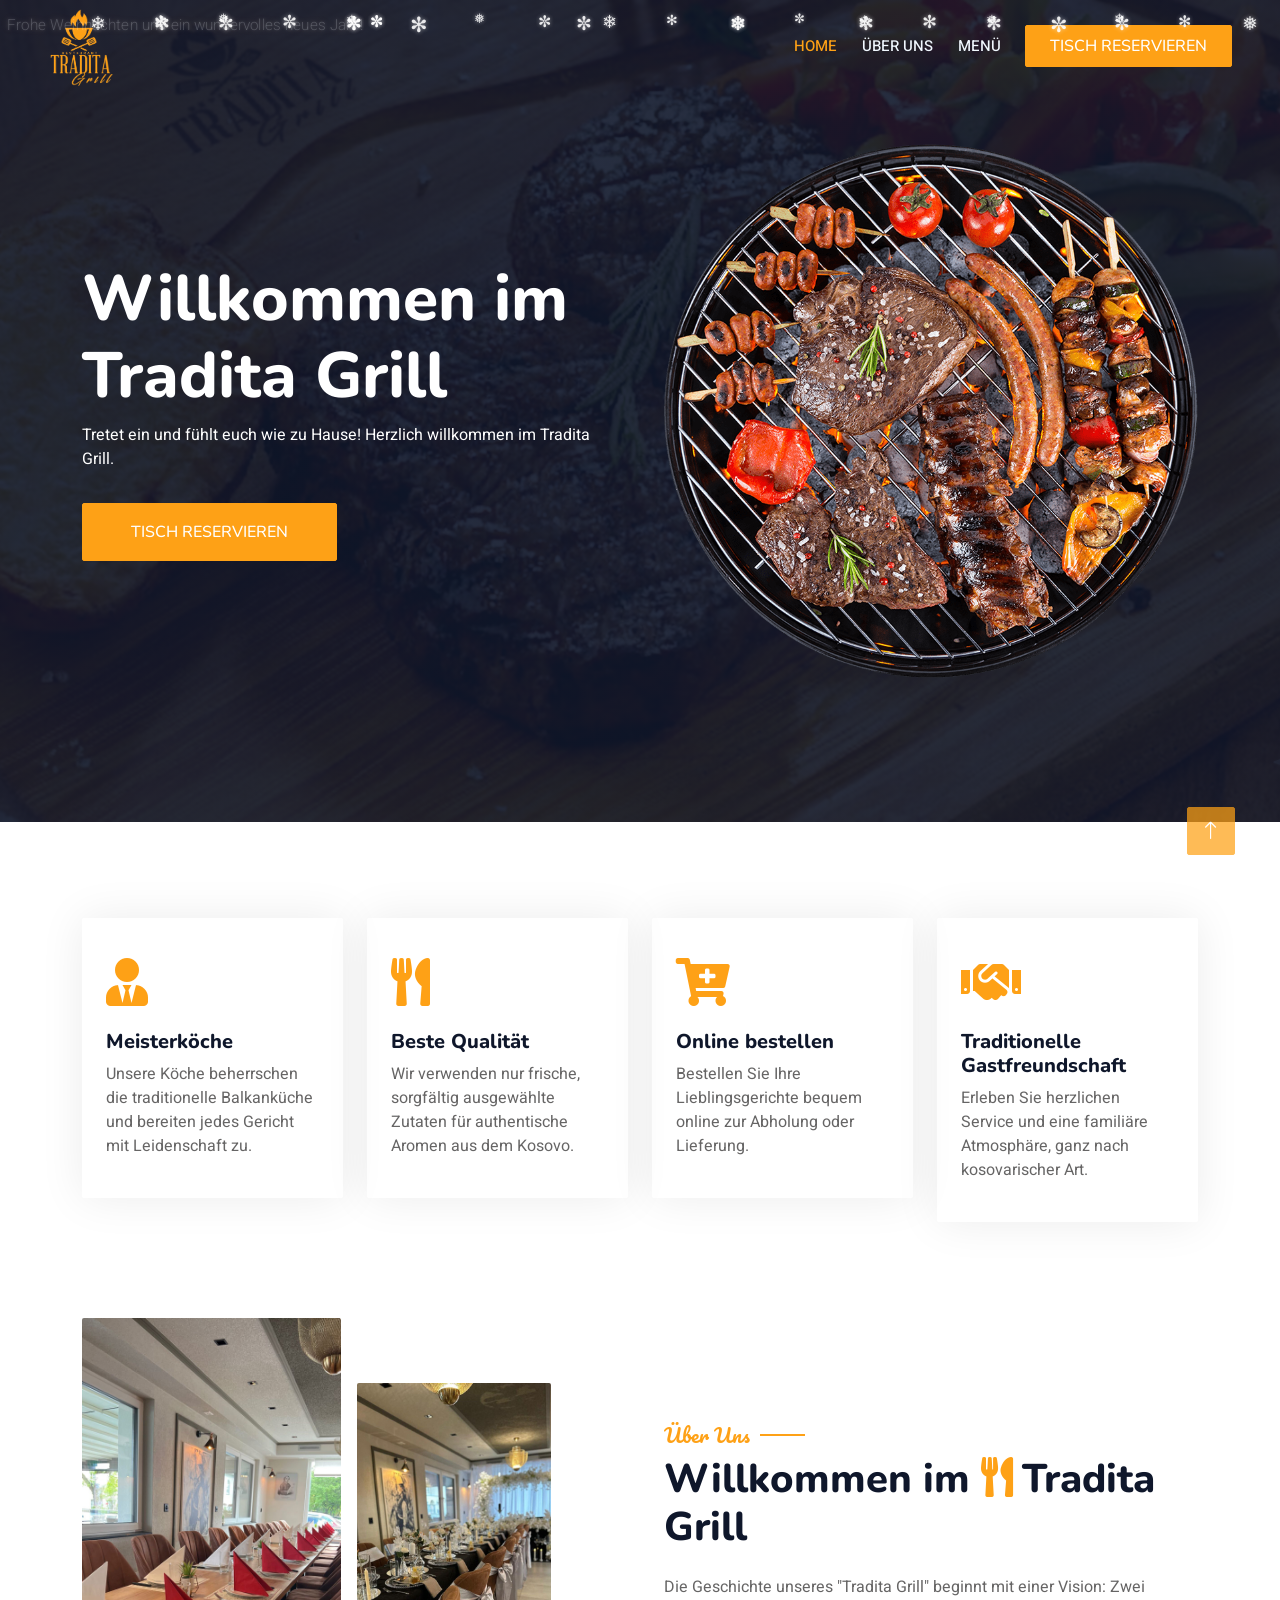
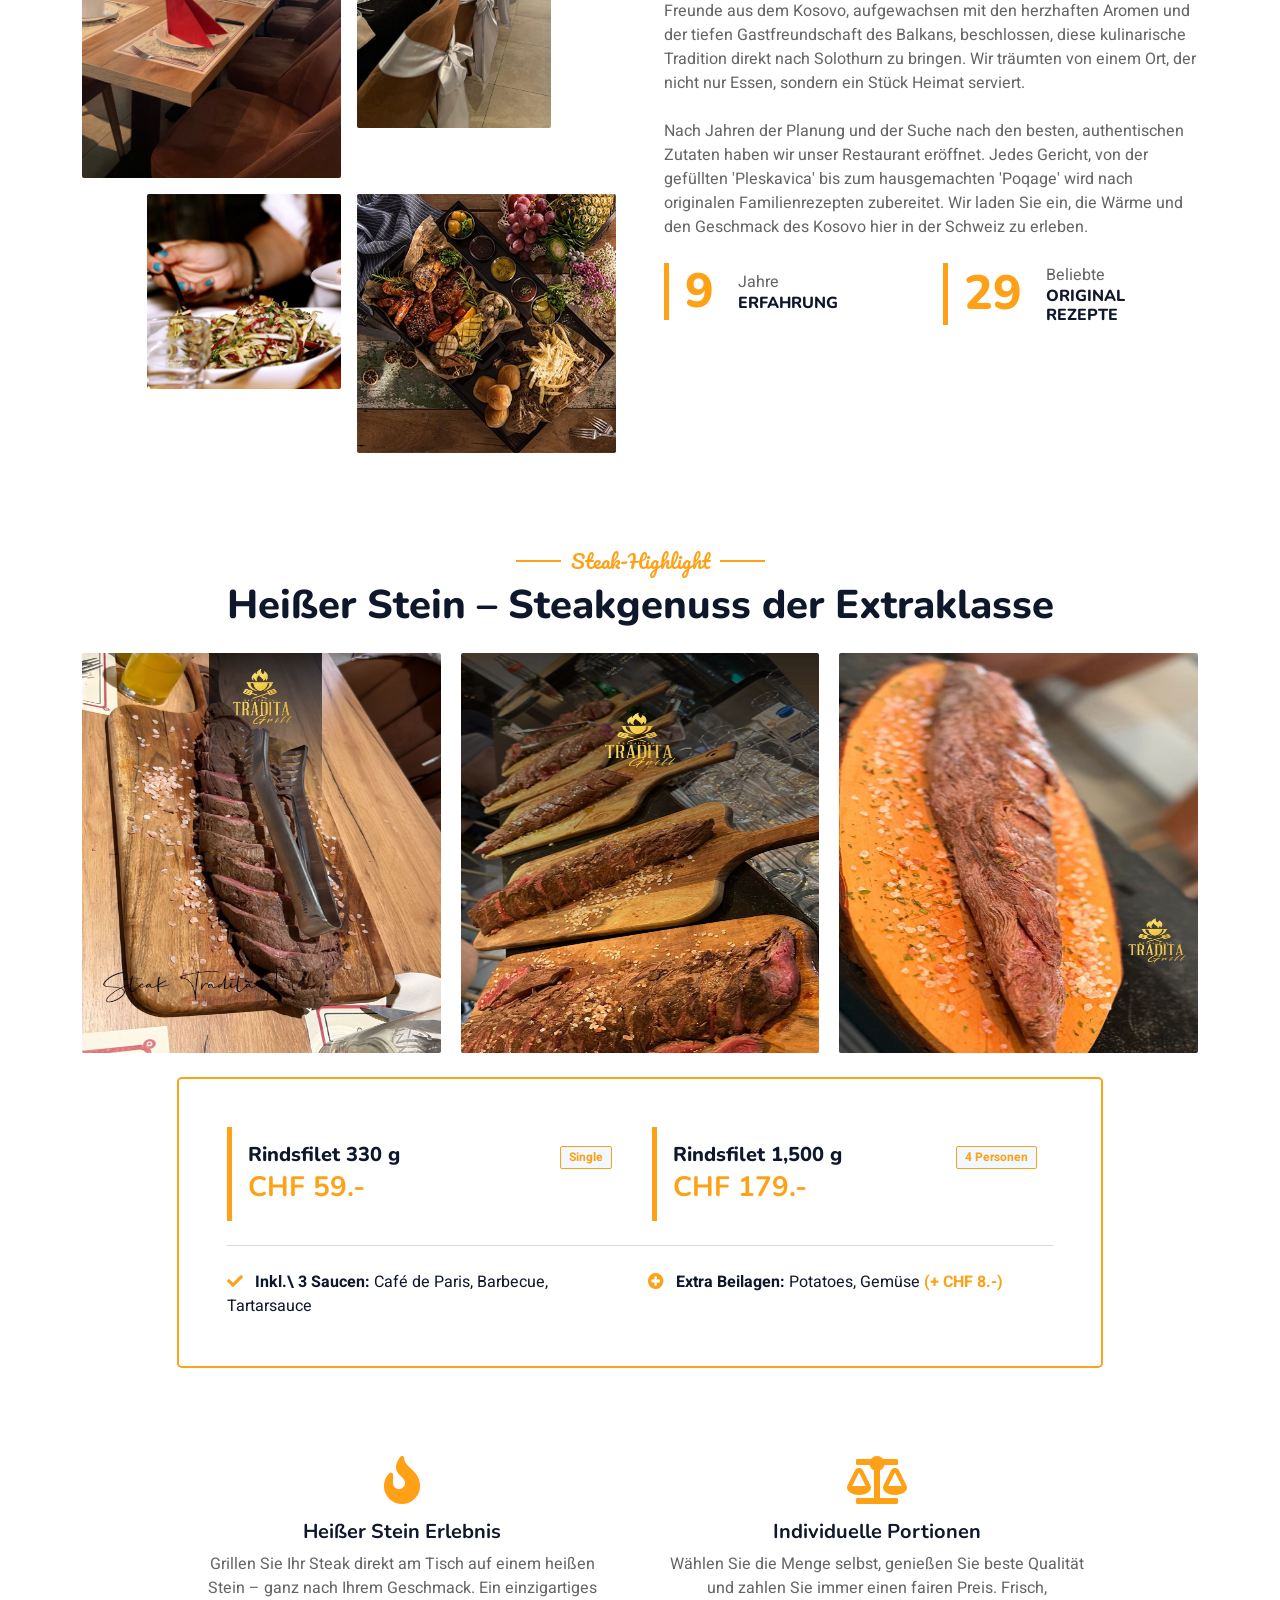
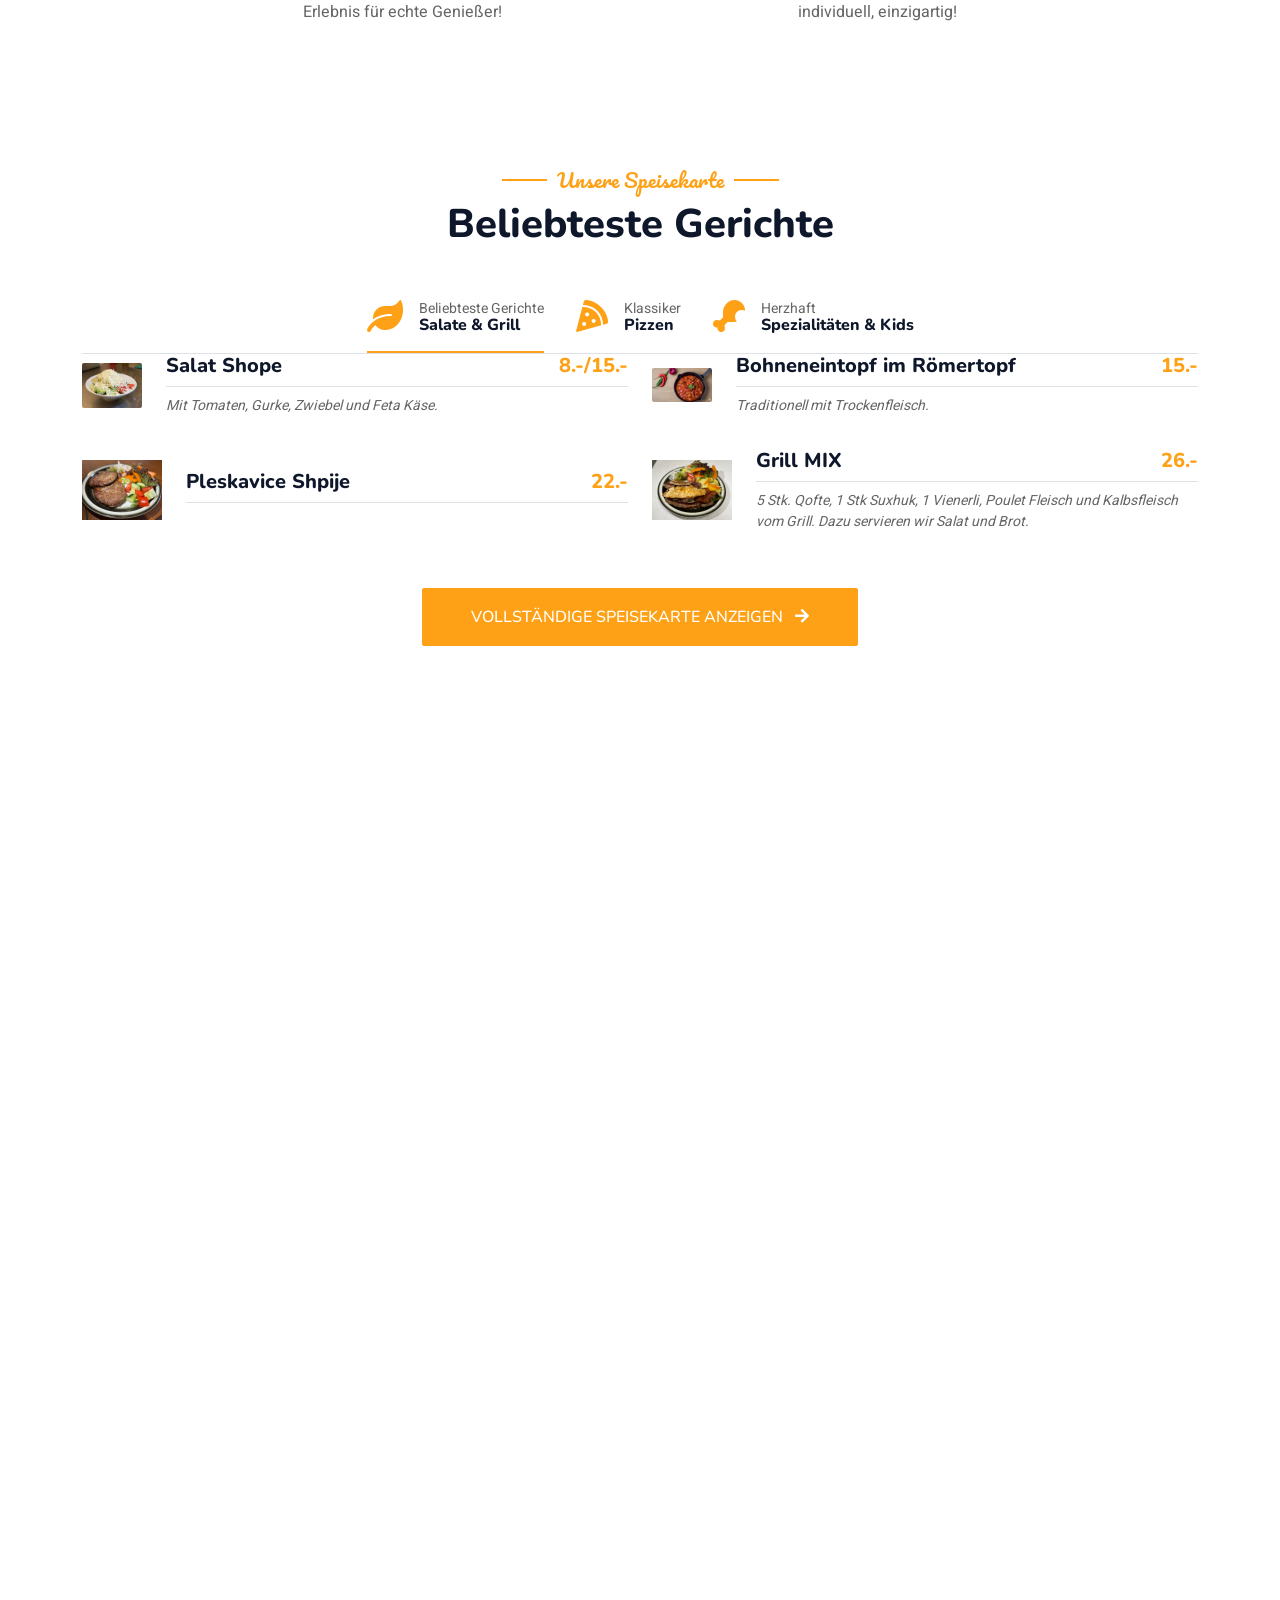
==== commit cb5ff7cb: "Added the steak prices and also some christmasy banner" ====
--- a/index.html
+++ b/index.html
@@ -82,11 +82,47 @@
             </div>
         </nav>
 
+
         <div class="container-xxl py-5 bg-dark hero-header mb-5">
+            <div class="snow-overlay snow-overlay-hero" aria-hidden="true">
+                <strong class="mt-2 text-white">Frohe Weihnachten und ein wundervolles neues Jahr!</strong>
+
+                <span class="snowflake">❄</span><span class="snowflake">✻</span><span class="snowflake">❅</span><span
+                    class="snowflake">✼</span>
+                <span class="snowflake">❄</span><span class="snowflake">✻</span><span class="snowflake">❅</span><span
+                    class="snowflake">✼</span>
+                <span class="snowflake">❄</span><span class="snowflake">✻</span><span class="snowflake">❅</span><span
+                    class="snowflake">✼</span>
+                <span class="snowflake">❄</span><span class="snowflake">✻</span><span class="snowflake">❅</span><span
+                    class="snowflake">✼</span>
+                <span class="snowflake">❄</span><span class="snowflake">✻</span><span class="snowflake">❅</span><span
+                    class="snowflake">✼</span>
+                <span
+                        class="snowflake">✼</span>
+                <span
+                        class="snowflake">✼</span>
+                <span
+                        class="snowflake">✼</span>
+                <span
+                        class="snowflake">✼</span>
+                <span
+                        class="snowflake">✼</span>
+                <span
+                        class="snowflake">✼</span>
+                <span
+                        class="snowflake">✼</span>
+                <span
+                        class="snowflake">✼</span>
+                <span
+                        class="snowflake">✼</span>
+                <span
+                        class="snowflake">✼</span>
+            </div>
             <div class="container my-5 py-5">
                 <div class="row align-items-center g-5">
                     <div class="col-lg-6 text-center text-lg-start">
                         <h1 class="display-3 text-white animated slideInLeft">Willkommen im<br>Tradita Grill</h1>
+
                         <p class="text-white animated slideInLeft mb-4 pb-2">Tretet ein und fühlt euch wie zu Hause!
                             Herzlich willkommen im Tradita Grill.</p>
                         <a href="tel:+41325257575" class="btn btn-primary py-sm-3 px-sm-5 me-3 animated slideInLeft">Tisch
@@ -211,18 +247,69 @@
     </div>
     <!-- About End -->
 
-<!--    !&#45;&#45; Steak Carousel Section Start &ndash;&gt;-->
+    <!--    !&#45;&#45; Steak Carousel Section Start &ndash;&gt;-->
     <div class="container-xxl py-5">
         <div class="container">
+
             <div class="text-center wow fadeInUp mb-4" data-wow-delay="0.1s">
                 <h5 class="section-title ff-secondary text-center text-primary fw-normal">Steak-Highlight</h5>
                 <h1 class="mb-4">Heißer Stein – Steakgenuss der Extraklasse</h1>
             </div>
+
+
             <div class="owl-carousel image-carousel mb-4">
                 <img src="img/stake-1.jpg" class="img-fluid rounded spinning-img" style="height: 400px;" alt="Steak 1">
                 <img src="img/stake-2.jpg" class="img-fluid rounded spinning-img" style="height: 400px;" alt="Steak 2">
                 <img src="img/stake-3.jpg" class="img-fluid rounded spinning-img" style="height: 400px;" alt="Steak 3">
             </div>
+
+            <!-- Improved Steak Pricing Section -->
+            <section class="row mb-5 justify-content-center" aria-labelledby="steak-pricing-title">
+                <h2 id="steak-pricing-title" class="visually-hidden">Steak pricing</h2>
+                <div class="col-lg-10">
+                    <div class="p-4 p-md-5 border border-2 border-primary rounded-3">
+                        <div class="row g-4 align-items-stretch">
+                            <div class="col-md-6">
+                                <div class="h-100 p-3 border-start border-5 border-primary">
+                                    <div class="d-flex justify-content-between align-items-baseline">
+                                        <h5 class="text-dark mb-1">Rindsfilet 330&nbsp;g</h5>
+                                        <span class="badge bg-light text-primary border border-primary">Single</span>
+                                    </div>
+                                    <p class="h3 text-primary fw-bold mb-0">CHF&nbsp;59.-</p>
+                                </div>
+                            </div>
+                            <div class="col-md-6">
+                                <div class="h-100 p-3 border-start border-5 border-primary">
+                                    <div class="d-flex justify-content-between align-items-baseline">
+                                        <h5 class="text-dark mb-1">Rindsfilet 1,500&nbsp;g</h5>
+                                        <span class="badge bg-light text-primary border border-primary">4 Personen</span>
+                                    </div>
+                                    <p class="h3 text-primary fw-bold mb-0">CHF&nbsp;179.-</p>
+                                </div>
+                            </div>
+                        </div>
+
+                        <hr class="my-4 border-primary border-2 opacity-100">
+
+                        <div class="row g-3">
+                            <div class="col-md-6">
+                                <p class="text-dark mb-0">
+                                    <i class="fa fa-check text-primary me-2" aria-hidden="true"></i>
+                                    <strong>Inkl.\ 3 Saucen:</strong> Café de Paris, Barbecue, Tartarsauce
+                                </p>
+                            </div>
+                            <div class="col-md-6">
+                                <p class="text-dark mb-0">
+                                    <i class="fa fa-plus-circle text-primary me-2" aria-hidden="true"></i>
+                                    <strong>Extra Beilagen:</strong> Potatoes, Gemüse
+                                    <span class="text-primary fw-bold">(+ CHF&nbsp;8.-)</span>
+                                </p>
+                            </div>
+                        </div>
+                    </div>
+                </div>
+            </section>
+
             <div class="row mb-2 justify-content-center">
                 <div class="col-lg-10">
                     <div class="row g-4">
@@ -232,7 +319,8 @@
                                     <i class="fa fa-fire fa-3x text-primary mb-3"></i>
                                     <h5 class="fw-bold mb-2">Heißer Stein Erlebnis</h5>
                                     <p class="mb-0">
-                                        Grillen Sie Ihr Steak direkt am Tisch auf einem heißen Stein – ganz nach Ihrem Geschmack. Ein einzigartiges Erlebnis für echte Genießer!
+                                        Grillen Sie Ihr Steak direkt am Tisch auf einem heißen Stein – ganz nach Ihrem
+                                        Geschmack. Ein einzigartiges Erlebnis für echte Genießer!
                                     </p>
                                 </div>
                             </div>
@@ -243,7 +331,8 @@
                                     <i class="fa fa-balance-scale fa-3x text-primary mb-3"></i>
                                     <h5 class="fw-bold mb-2">Individuelle Portionen</h5>
                                     <p class="mb-0">
-                                        Wählen Sie die Menge selbst, genießen Sie beste Qualität und zahlen Sie immer einen fairen Preis. Frisch, individuell, einzigartig!
+                                        Wählen Sie die Menge selbst, genießen Sie beste Qualität und zahlen Sie immer
+                                        einen fairen Preis. Frisch, individuell, einzigartig!
                                     </p>
                                 </div>
                             </div>
--- a/css/style.css
+++ b/css/style.css
@@ -513,4 +513,131 @@
 
 .image-carousel .owl-nav {
     display: none !important;
+}
+/* Add to `css/style.css` */
+/* Layering so snow sits above background but below content */
+.hero-header { position: relative; }
+.hero-header > .container { position: relative; z-index: 2; }
+
+/* Full-hero snowfall */
+.snow-overlay-hero {
+    position: absolute;
+    inset: 0;
+    z-index: 999999;
+    height: 25%;
+    pointer-events: none;
+    overflow: hidden;
+}
+
+/* Snowflakes */
+.snow-overlay-hero .snowflake {
+    width: 30px;
+    height: 40px;
+    z-index: 9999;
+    position: absolute;
+    top: 5%;
+    color: #fff;
+    opacity: 0.9;
+    font-size: 1rem;
+    filter: drop-shadow(0 0 2px rgba(255,255,255,0.6));
+    animation: snow-fall 2s linear infinite, snow-sway 2s ease-in-out infinite;
+}
+
+/* Distribute flakes across the width with varied sizes, speeds, delays */
+.snow-overlay-hero .snowflake:nth-child(1)  { left: 2%;  font-size: .9rem;  animation-duration: 12s; animation-delay: 0s; }
+.snow-overlay-hero .snowflake:nth-child(2)  { left: 7%;  font-size: 1.2rem; animation-duration: 10s; animation-delay: 1s; }
+.snow-overlay-hero .snowflake:nth-child(3)  { left: 12%; font-size: 1rem;  animation-duration: 13s; animation-delay: .5s; }
+.snow-overlay-hero .snowflake:nth-child(4)  { left: 17%; font-size: .8rem;  animation-duration: 14s; animation-delay: 2s; }
+.snow-overlay-hero .snowflake:nth-child(5)  { left: 22%; font-size: 1.1rem; animation-duration: 11s; animation-delay: .8s; }
+.snow-overlay-hero .snowflake:nth-child(6)  { left: 27%; font-size: .9rem;  animation-duration: 15s; animation-delay: 2.2s; }
+.snow-overlay-hero .snowflake:nth-child(7)  { left: 32%; font-size: 1.3rem; animation-duration: 9s;  animation-delay: 1.5s; }
+.snow-overlay-hero .snowflake:nth-child(8)  { left: 37%; font-size: .8rem;  animation-duration: 16s; animation-delay: .3s; }
+.snow-overlay-hero .snowflake:nth-child(9)  { left: 42%; font-size: 1rem;  animation-duration: 12s; animation-delay: 2.8s; }
+.snow-overlay-hero .snowflake:nth-child(10) { left: 47%; font-size: 1.1rem; animation-duration: 11s; animation-delay: .7s; }
+.snow-overlay-hero .snowflake:nth-child(11) { left: 52%; font-size: .9rem;  animation-duration: 13s; animation-delay: 1.8s; }
+.snow-overlay-hero .snowflake:nth-child(12) { left: 57%; font-size: 1.2rem; animation-duration: 10s; animation-delay: .2s; }
+.snow-overlay-hero .snowflake:nth-child(13) { left: 62%; font-size: .8rem;  animation-duration: 15s; animation-delay: 1.2s; }
+.snow-overlay-hero .snowflake:nth-child(14) { left: 67%; font-size: 1rem;  animation-duration: 12s; animation-delay: 2.4s; }
+.snow-overlay-hero .snowflake:nth-child(15) { left: 72%; font-size: 1.1rem; animation-duration: 11s; animation-delay: .4s; }
+.snow-overlay-hero .snowflake:nth-child(16) { left: 77%; font-size: .9rem;  animation-duration: 14s; animation-delay: 1.9s; }
+.snow-overlay-hero .snowflake:nth-child(17) { left: 82%; font-size: 1.3rem; animation-duration: 9.5s;animation-delay: .9s; }
+.snow-overlay-hero .snowflake:nth-child(18) { left: 87%; font-size: .8rem;  animation-duration: 16s; animation-delay: 2.7s; }
+.snow-overlay-hero .snowflake:nth-child(19) { left: 92%; font-size: 1rem;  animation-duration: 12s; animation-delay: 1.1s; }
+.snow-overlay-hero .snowflake:nth-child(20) { left: 97%; font-size: 1.2rem; animation-duration: 10.5s;animation-delay: .6s; }
+.snow-overlay-hero .snowflake:nth-child(21) { left: 57%; font-size: 1.2rem; animation-duration: 10.5s;animation-delay: .6s; }
+.snow-overlay-hero .snowflake:nth-child(22) { left: 27%; font-size: 1.2rem; animation-duration: 10.5s;animation-delay: .6s; }
+.snow-overlay-hero .snowflake:nth-child(23) { left: 17%; font-size: 1.2rem; animation-duration: 10.5s;animation-delay: .6s; }
+.snow-overlay-hero .snowflake:nth-child(24) { left: 77%; font-size: 1.2rem; animation-duration: 10.5s;animation-delay: .6s; }
+.snow-overlay-hero .snowflake:nth-child(25) { left: 27%; font-size: 1.2rem; animation-duration: 10.5s;animation-delay: .6s; }
+.snow-overlay-hero .snowflake:nth-child(26) { left: 67%; font-size: 1.2rem; animation-duration: 10.5s;animation-delay: .6s; }
+.snow-overlay-hero .snowflake:nth-child(27) { left: 87%; font-size: 1.2rem; animation-duration: 10.5s;animation-delay: .6s; }
+.snow-overlay-hero .snowflake:nth-child(28) { left: 45%; font-size: 1.2rem; animation-duration: 10.5s;animation-delay: .6s; }
+.snow-overlay-hero .snowflake:nth-child(29) { left: 12%; font-size: 1.2rem; animation-duration: 10.5s;animation-delay: .6s; }
+
+/* Vertical fall */
+@keyframes snow-fall {
+    0%   { transform: translateY(-10%); opacity: 0; }
+    10%  { opacity: 0.95; }
+    100% { transform: translateY(510%); opacity: 0; }
+}
+
+/* Gentle horizontal sway */
+@keyframes snow-sway {
+    0%   { margin-left: 0; }
+    30%  { margin-left: 50px; }
+    60%  { margin-left: -50px; }
+    100% { margin-left: 0; }
+}
+
+.snow-overlay strong.text-white {
+    display: inline-block;
+    padding: 0.4rem 0.45rem;
+    color: #fff;
+    background: transparent;
+    border: none;
+    border-radius: 0.25rem;
+    opacity: .25;
+    backdrop-filter: none;
+    font-weight: 200;
+    letter-spacing: 0.01em; /* compact tracking */
+    font-size: 0.95rem;     /* slightly smaller */
+    text-transform: full-width;
+    animation: banner-xmas-glow 3s ease-in-out infinite;
+    text-shadow:
+            0 0 0.18rem rgba(255, 255, 255, 0.7),
+            0 0 0.38rem rgba(255, 255, 255, 0.5),
+            0 0 0.7rem rgba(254, 161, 22, 0.6); /* base warm glow */
+}
+
+@keyframes banner-xmas-glow {
+    0% {
+        text-shadow:
+                0 0 0.18rem rgba(255, 255, 255, 0.7),
+                0 0 0.38rem rgba(255, 255, 255, 0.5),
+                0 0 0.9rem rgba(220, 20, 60, 0.8);   /* red */
+    }
+    25% {
+        text-shadow:
+                0 0 0.18rem rgba(255, 255, 255, 0.7),
+                0 0 0.38rem rgba(255, 255, 255, 0.5),
+                0 0 0.9rem rgba(0, 200, 120, 0.85);  /* green */
+    }
+    50% {
+        text-shadow:
+                0 0 0.18rem rgba(255, 255, 255, 0.8),
+                0 0 0.45rem rgba(255, 255, 255, 0.6),
+                0 0 1.1rem rgba(254, 161, 22, 0.95); /* gold (matches --primary) */
+    }
+    75% {
+        text-shadow:
+                0 0 0.18rem rgba(255, 255, 255, 0.75),
+                0 0 0.38rem rgba(255, 255, 255, 0.55),
+                0 0 0.95rem rgba(80, 180, 255, 0.85); /* icy blue */
+    }
+    100% {
+        text-shadow:
+                0 0 0.18rem rgba(255, 255, 255, 0.7),
+                0 0 0.38rem rgba(255, 255, 255, 0.5),
+                0 0 0.9rem rgba(220, 20, 60, 0.8);   /* red */
+    }
 }
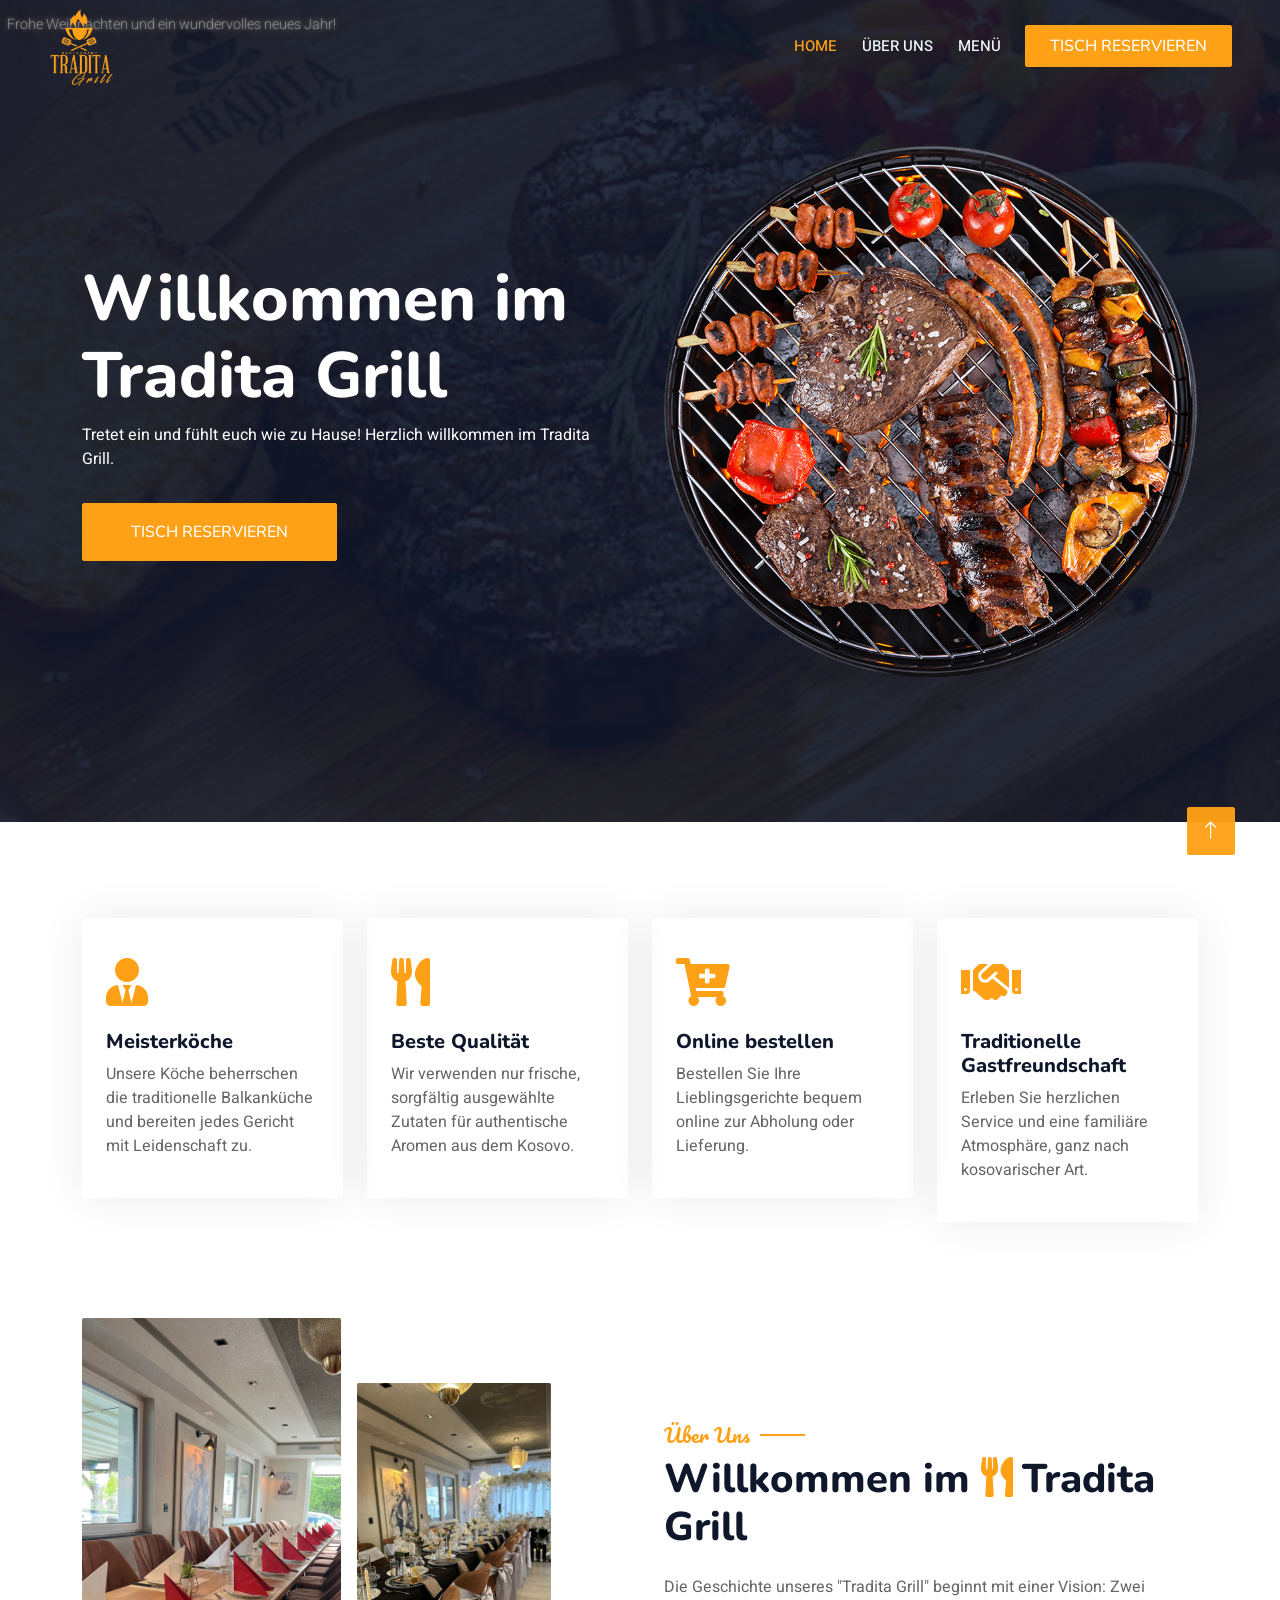
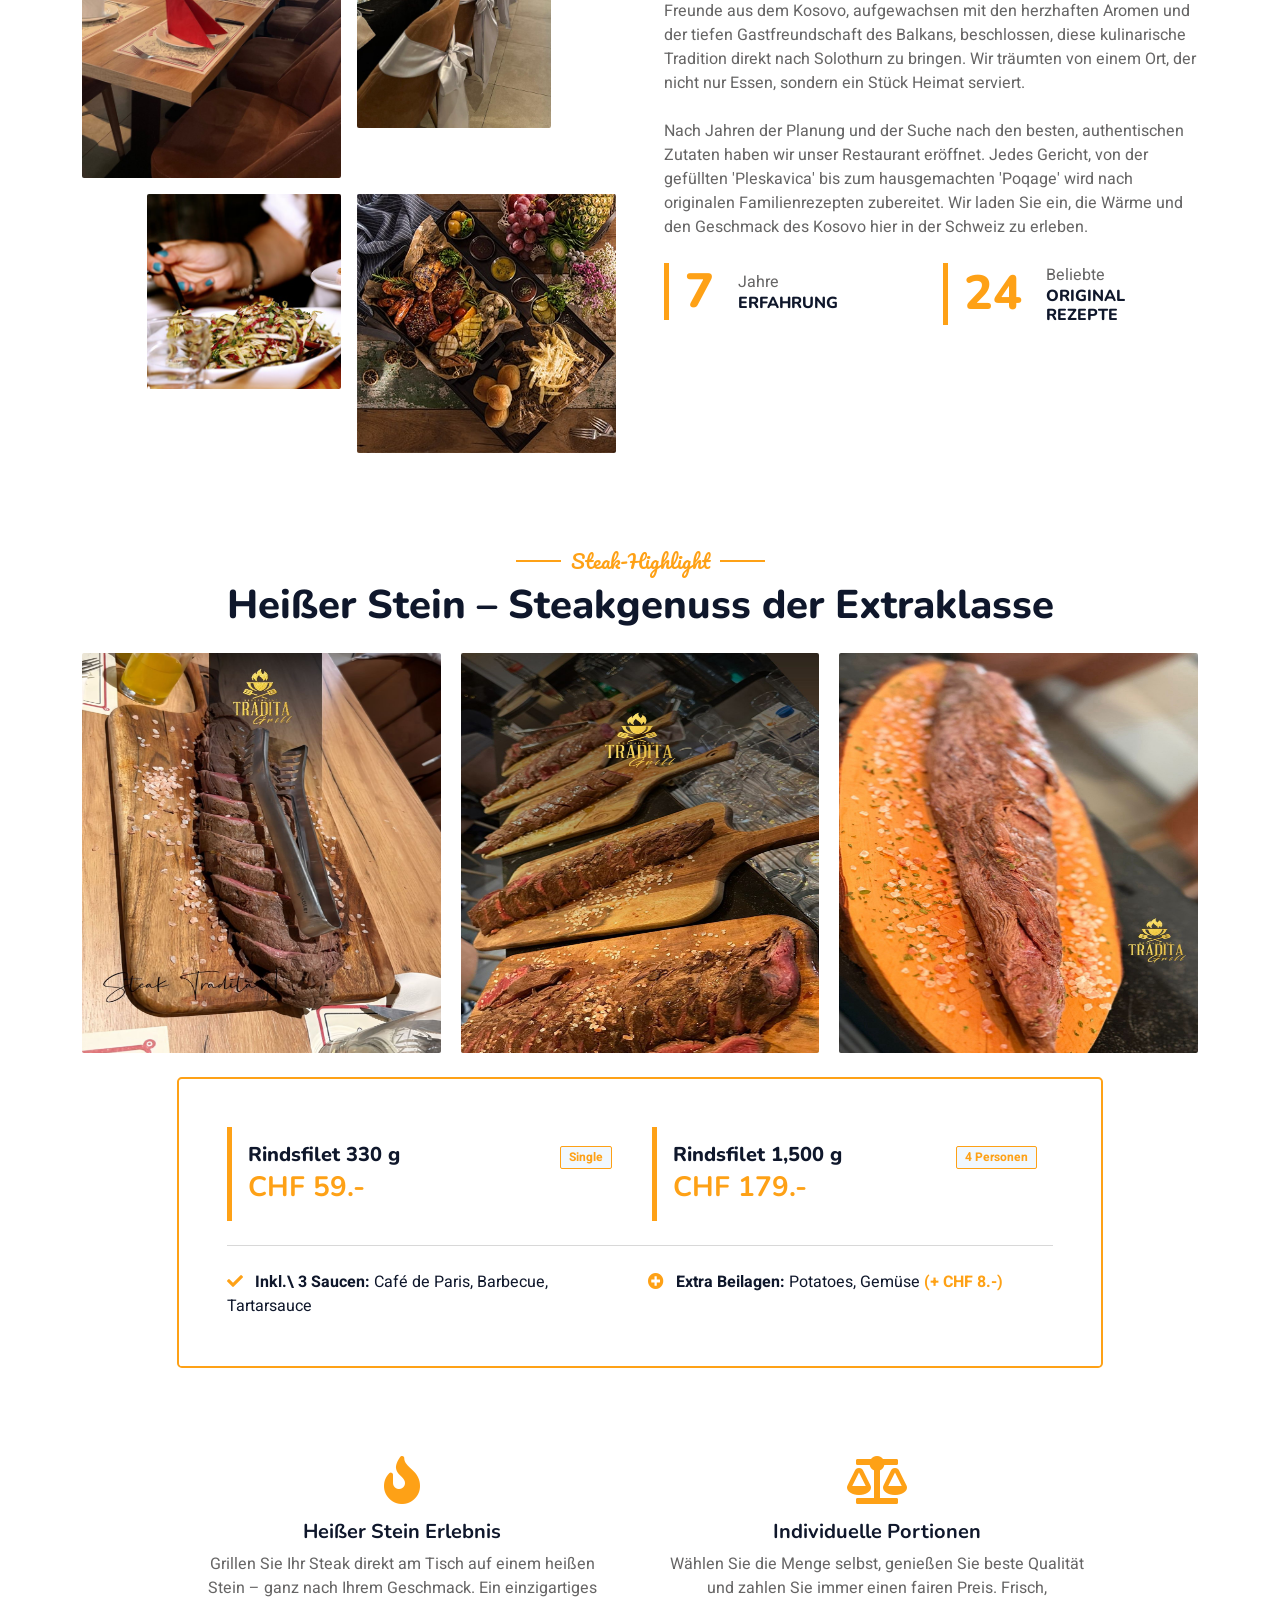
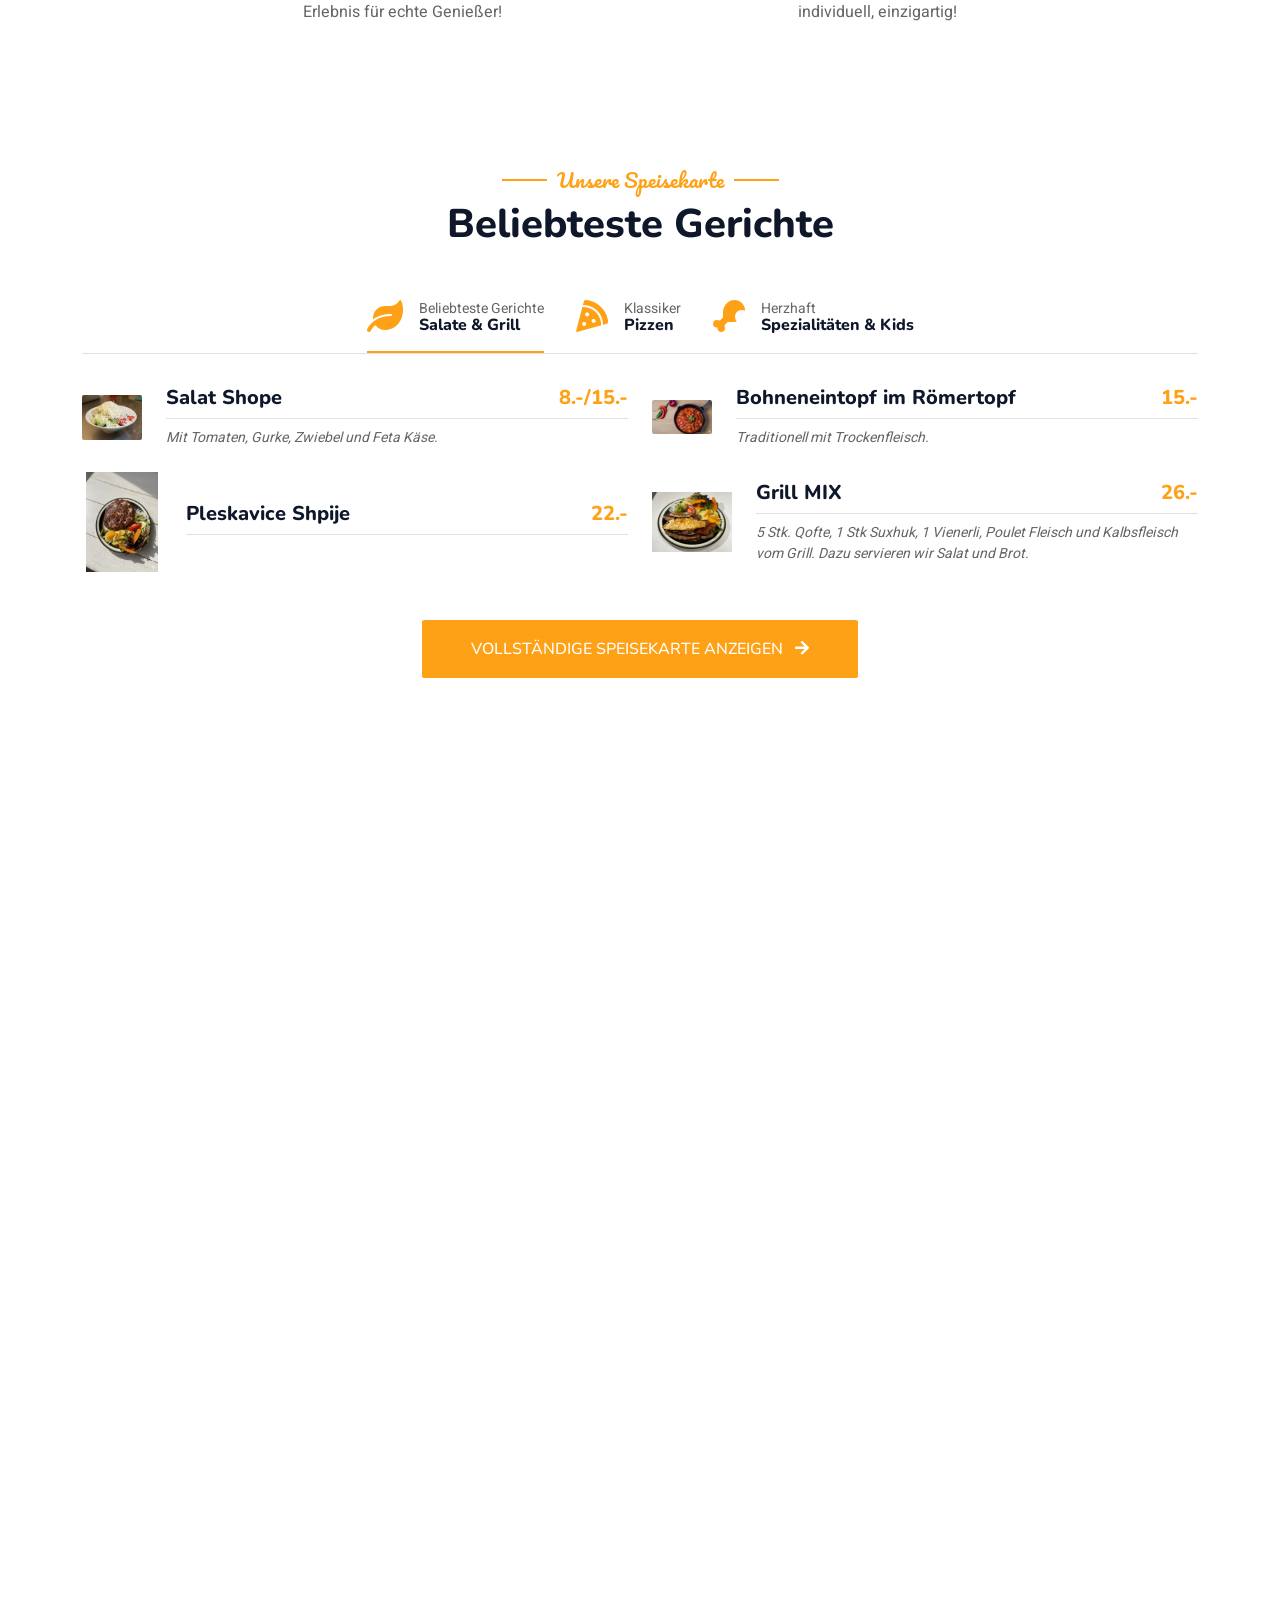
==== commit a082544b: "Added new pictures" ====
--- a/index.html
+++ b/index.html
@@ -387,7 +387,7 @@
                 </ul>
                 <div class="tab-content">
                     <div id="tab-1" class="tab-pane fade show p-0 active">
-                        <div class="row g-4">
+                        <div class="row g-4  mt-2">
 
                             <div class="col-lg-6">
                                 <div class="d-flex align-items-center">
@@ -419,7 +419,7 @@
 
                             <div class="col-lg-6">
                                 <div class="d-flex align-items-center">
-                                    <img class="flex-shrink-0 img-fluid rounded" src="img/pleskavic.jpg"
+                                    <img class="flex-shrink-0 img-fluid rounded" src="img/pleskavic-shpijes.jpg"
                                          alt="Pleskavice Shpije"
                                          style="width: 80px; height: 100px; object-fit: scale-down;">
                                     <div class="w-100 d-flex flex-column text-start ps-4">
@@ -450,7 +450,7 @@
                     </div>
 
                     <div id="tab-2" class="tab-pane fade show p-0">
-                        <div class="row g-4">
+                        <div class="row g-4 mt-2">
 
                             <div class="col-lg-6">
                                 <div class="d-flex align-items-center">
@@ -513,7 +513,7 @@
                     </div>
 
                     <div id="tab-3" class="tab-pane fade show p-0">
-                        <div class="row g-4">
+                        <div class="row g-4 mt-2">
 
                             <div class="col-lg-6">
                                 <div class="d-flex align-items-center">
@@ -754,7 +754,7 @@
                         <img class="img-fluid flex-shrink-0 rounded-circle" src="img/testimonial-4.jpg"
                              style="width: 50px; height: 50px;">
                         <div class="ps-3">
-                            <h5 class="mb-1">Jürgen Haas</h5>
+                            <h5 class="mb-1">Mia Haas</h5>
                             <small>Bauingenieur</small>
                         </div>
                     </div>
--- a/css/style.css
+++ b/css/style.css
@@ -523,8 +523,8 @@
 .snow-overlay-hero {
     position: absolute;
     inset: 0;
-    z-index: 999999;
-    height: 25%;
+    z-index: 1;
+    height: 100%; /* Changed to 100% for full coverage */
     pointer-events: none;
     overflow: hidden;
 }
@@ -533,54 +533,65 @@
 .snow-overlay-hero .snowflake {
     width: 30px;
     height: 40px;
-    z-index: 9999;
-    position: absolute;
-    top: 5%;
+    position: absolute;
+    top: -10%; /* Start off-screen */
     color: #fff;
-    opacity: 0.9;
+    opacity: 0;
     font-size: 1rem;
+    -webkit-filter: drop-shadow(0 0 2px rgba(255,255,255,0.6));
     filter: drop-shadow(0 0 2px rgba(255,255,255,0.6));
-    animation: snow-fall 2s linear infinite, snow-sway 2s ease-in-out infinite;
+
+    -webkit-animation: snow-fall 10s linear infinite;
+    animation: snow-fall 10s linear infinite;
 }
 
 /* Distribute flakes across the width with varied sizes, speeds, delays */
-.snow-overlay-hero .snowflake:nth-child(1)  { left: 2%;  font-size: .9rem;  animation-duration: 12s; animation-delay: 0s; }
-.snow-overlay-hero .snowflake:nth-child(2)  { left: 7%;  font-size: 1.2rem; animation-duration: 10s; animation-delay: 1s; }
-.snow-overlay-hero .snowflake:nth-child(3)  { left: 12%; font-size: 1rem;  animation-duration: 13s; animation-delay: .5s; }
-.snow-overlay-hero .snowflake:nth-child(4)  { left: 17%; font-size: .8rem;  animation-duration: 14s; animation-delay: 2s; }
-.snow-overlay-hero .snowflake:nth-child(5)  { left: 22%; font-size: 1.1rem; animation-duration: 11s; animation-delay: .8s; }
-.snow-overlay-hero .snowflake:nth-child(6)  { left: 27%; font-size: .9rem;  animation-duration: 15s; animation-delay: 2.2s; }
-.snow-overlay-hero .snowflake:nth-child(7)  { left: 32%; font-size: 1.3rem; animation-duration: 9s;  animation-delay: 1.5s; }
-.snow-overlay-hero .snowflake:nth-child(8)  { left: 37%; font-size: .8rem;  animation-duration: 16s; animation-delay: .3s; }
-.snow-overlay-hero .snowflake:nth-child(9)  { left: 42%; font-size: 1rem;  animation-duration: 12s; animation-delay: 2.8s; }
-.snow-overlay-hero .snowflake:nth-child(10) { left: 47%; font-size: 1.1rem; animation-duration: 11s; animation-delay: .7s; }
-.snow-overlay-hero .snowflake:nth-child(11) { left: 52%; font-size: .9rem;  animation-duration: 13s; animation-delay: 1.8s; }
-.snow-overlay-hero .snowflake:nth-child(12) { left: 57%; font-size: 1.2rem; animation-duration: 10s; animation-delay: .2s; }
-.snow-overlay-hero .snowflake:nth-child(13) { left: 62%; font-size: .8rem;  animation-duration: 15s; animation-delay: 1.2s; }
-.snow-overlay-hero .snowflake:nth-child(14) { left: 67%; font-size: 1rem;  animation-duration: 12s; animation-delay: 2.4s; }
-.snow-overlay-hero .snowflake:nth-child(15) { left: 72%; font-size: 1.1rem; animation-duration: 11s; animation-delay: .4s; }
-.snow-overlay-hero .snowflake:nth-child(16) { left: 77%; font-size: .9rem;  animation-duration: 14s; animation-delay: 1.9s; }
-.snow-overlay-hero .snowflake:nth-child(17) { left: 82%; font-size: 1.3rem; animation-duration: 9.5s;animation-delay: .9s; }
-.snow-overlay-hero .snowflake:nth-child(18) { left: 87%; font-size: .8rem;  animation-duration: 16s; animation-delay: 2.7s; }
-.snow-overlay-hero .snowflake:nth-child(19) { left: 92%; font-size: 1rem;  animation-duration: 12s; animation-delay: 1.1s; }
-.snow-overlay-hero .snowflake:nth-child(20) { left: 97%; font-size: 1.2rem; animation-duration: 10.5s;animation-delay: .6s; }
-.snow-overlay-hero .snowflake:nth-child(21) { left: 57%; font-size: 1.2rem; animation-duration: 10.5s;animation-delay: .6s; }
-.snow-overlay-hero .snowflake:nth-child(22) { left: 27%; font-size: 1.2rem; animation-duration: 10.5s;animation-delay: .6s; }
-.snow-overlay-hero .snowflake:nth-child(23) { left: 17%; font-size: 1.2rem; animation-duration: 10.5s;animation-delay: .6s; }
-.snow-overlay-hero .snowflake:nth-child(24) { left: 77%; font-size: 1.2rem; animation-duration: 10.5s;animation-delay: .6s; }
-.snow-overlay-hero .snowflake:nth-child(25) { left: 27%; font-size: 1.2rem; animation-duration: 10.5s;animation-delay: .6s; }
-.snow-overlay-hero .snowflake:nth-child(26) { left: 67%; font-size: 1.2rem; animation-duration: 10.5s;animation-delay: .6s; }
-.snow-overlay-hero .snowflake:nth-child(27) { left: 87%; font-size: 1.2rem; animation-duration: 10.5s;animation-delay: .6s; }
-.snow-overlay-hero .snowflake:nth-child(28) { left: 45%; font-size: 1.2rem; animation-duration: 10.5s;animation-delay: .6s; }
-.snow-overlay-hero .snowflake:nth-child(29) { left: 12%; font-size: 1.2rem; animation-duration: 10.5s;animation-delay: .6s; }
+snow-overlay-hero .snowflake:nth-child(1)  { left: 2%;  font-size: .9rem;  -webkit-animation-duration: 12s; animation-duration: 12s; -webkit-animation-delay: 0s; animation-delay: 0s; }
+.snow-overlay-hero .snowflake:nth-child(2)  { left: 7%;  font-size: 1.2rem; -webkit-animation-duration: 10s; animation-duration: 10s; -webkit-animation-delay: 1s; animation-delay: 1s; }
+.snow-overlay-hero .snowflake:nth-child(3)  { left: 12%; font-size: 1rem;  -webkit-animation-duration: 13s; animation-duration: 13s; -webkit-animation-delay: .5s; animation-delay: .5s; }
+.snow-overlay-hero .snowflake:nth-child(4)  { left: 17%; font-size: .8rem;  -webkit-animation-duration: 14s; animation-duration: 14s; -webkit-animation-delay: 2s; animation-delay: 2s; }
+.snow-overlay-hero .snowflake:nth-child(5)  { left: 22%; font-size: 1.1rem; -webkit-animation-duration: 11s; animation-duration: 11s; -webkit-animation-delay: .8s; animation-delay: .8s; }
+.snow-overlay-hero .snowflake:nth-child(6)  { left: 27%; font-size: .9rem;  -webkit-animation-duration: 15s; animation-duration: 15s; -webkit-animation-delay: 2.2s; animation-delay: 2.2s; }
+.snow-overlay-hero .snowflake:nth-child(7)  { left: 32%; font-size: 1.3rem; -webkit-animation-duration: 9s;  animation-duration: 9s;  -webkit-animation-delay: 1.5s; animation-delay: 1.5s; }
+.snow-overlay-hero .snowflake:nth-child(8)  { left: 37%; font-size: .8rem;  -webkit-animation-duration: 16s; animation-duration: 16s; -webkit-animation-delay: .3s; animation-delay: .3s; }
+.snow-overlay-hero .snowflake:nth-child(9)  { left: 42%; font-size: 1rem;  -webkit-animation-duration: 12s; animation-duration: 12s; -webkit-animation-delay: 2.8s; animation-delay: 2.8s; }
+.snow-overlay-hero .snowflake:nth-child(10) { left: 47%; font-size: 1.1rem; -webkit-animation-duration: 11s; animation-duration: 11s; -webkit-animation-delay: .7s; animation-delay: .7s; }
+.snow-overlay-hero .snowflake:nth-child(11) { left: 52%; font-size: .9rem;  -webkit-animation-duration: 13s; animation-duration: 13s; -webkit-animation-delay: 1.8s; animation-delay: 1.8s; }
+.snow-overlay-hero .snowflake:nth-child(12) { left: 57%; font-size: 1.2rem; -webkit-animation-duration: 10s; animation-duration: 10s; -webkit-animation-delay: .2s; animation-delay: .2s; }
+.snow-overlay-hero .snowflake:nth-child(13) { left: 62%; font-size: .8rem;  -webkit-animation-duration: 15s; animation-duration: 15s; -webkit-animation-delay: 1.2s; animation-delay: 1.2s; }
+.snow-overlay-hero .snowflake:nth-child(14) { left: 67%; font-size: 1rem;  -webkit-animation-duration: 12s; animation-duration: 12s; -webkit-animation-delay: 2.4s; animation-delay: 2.4s; }
+.snow-overlay-hero .snowflake:nth-child(15) { left: 72%; font-size: 1.1rem; -webkit-animation-duration: 11s; animation-duration: 11s; -webkit-animation-delay: .4s; animation-delay: .4s; }
+.snow-overlay-hero .snowflake:nth-child(16) { left: 77%; font-size: .9rem;  -webkit-animation-duration: 14s; animation-duration: 14s; -webkit-animation-delay: 1.9s; animation-delay: 1.9s; }
+.snow-overlay-hero .snowflake:nth-child(17) { left: 82%; font-size: 1.3rem; -webkit-animation-duration: 9.5s; animation-duration: 9.5s; -webkit-animation-delay: .9s; animation-delay: .9s; }
+.snow-overlay-hero .snowflake:nth-child(18) { left: 87%; font-size: .8rem;  -webkit-animation-duration: 16s; animation-duration: 16s; -webkit-animation-delay: 2.7s; animation-delay: 2.7s; }
+.snow-overlay-hero .snowflake:nth-child(19) { left: 92%; font-size: 1rem;  -webkit-animation-duration: 12s; animation-duration: 12s; -webkit-animation-delay: 1.1s; animation-delay: 1.1s; }
+.snow-overlay-hero .snowflake:nth-child(20) { left: 97%; font-size: 1.2rem; -webkit-animation-duration: 10.5s;animation-duration: 15.5s; -webkit-animation-delay: 2.5s; animation-delay: 2.5s; }
+.snow-overlay-hero .snowflake:nth-child(21) { left: 57%; font-size: 1.2rem; -webkit-animation-duration: 10.5s;animation-duration: 16.5s; -webkit-animation-delay: 3.6s; animation-delay: 3.6s; }
+.snow-overlay-hero .snowflake:nth-child(22) { left: 27%; font-size: 1.2rem; -webkit-animation-duration: 10.5s;animation-duration: 13.5s; -webkit-animation-delay: 4.6s; animation-delay: 4.6s; }
+.snow-overlay-hero .snowflake:nth-child(23) { left: 17%; font-size: 1.2rem; -webkit-animation-duration: 10.5s;animation-duration: 17.5s; -webkit-animation-delay: 2.1s; animation-delay: 2.1s; }
+.snow-overlay-hero .snowflake:nth-child(24) { left: 77%; font-size: 1.2rem; -webkit-animation-duration: 10.5s;animation-duration: 13.1s; -webkit-animation-delay: 5.1s; animation-delay: 5.1s; }
+.snow-overlay-hero .snowflake:nth-child(25) { left: 27%; font-size: 1.2rem; -webkit-animation-duration: 10.5s;animation-duration: 5.1s; -webkit-animation-delay: 6.6s; animation-delay: 6.6s; }
+.snow-overlay-hero .snowflake:nth-child(26) { left: 67%; font-size: 1.2rem; -webkit-animation-duration: 10.5s;animation-duration: 16s; -webkit-animation-delay: 3.3s; animation-delay: 3.3s; }
+.snow-overlay-hero .snowflake:nth-child(27) { left: 87%; font-size: 1.2rem; -webkit-animation-duration: 10.5s;animation-duration: 12s; -webkit-animation-delay: 4.2s; animation-delay: 4.2s; }
+.snow-overlay-hero .snowflake:nth-child(28) { left: 45%; font-size: 1.2rem; -webkit-animation-duration: 10.5s;animation-duration: 13s; -webkit-animation-delay: 1.9s; animation-delay: 1.9s; }
+.snow-overlay-hero .snowflake:nth-child(29) { left: 12%; font-size: 1.2rem; -webkit-animation-duration: 10.5s;animation-duration: 15s; -webkit-animation-delay: 5.2s;  animation-delay: 5.2s; }
 
 /* Vertical fall */
+/* Combined vertical fall and horizontal sway */
+@-webkit-keyframes snow-fall {
+    0%   { -webkit-transform: translateY(0) translateX(0); opacity: 0; }
+    10%  { opacity: 0.95; }
+    30%  { -webkit-transform: translateY(30vh) translateX(50px); }
+    60%  { -webkit-transform: translateY(60vh) translateX(-50px); }
+    100% { -webkit-transform: translateY(105vh) translateX(0); opacity: 0; }
+}
 @keyframes snow-fall {
-    0%   { transform: translateY(-10%); opacity: 0; }
+    0%   { transform: translateY(0) translateX(0); opacity: 0; }
     10%  { opacity: 0.95; }
-    100% { transform: translateY(510%); opacity: 0; }
-}
-
+    30%  { transform: translateY(30vh) translateX(50px); }
+    60%  { transform: translateY(60vh) translateX(-50px); }
+    100% { transform: translateY(105vh) translateX(0); opacity: 0; }
+}
 /* Gentle horizontal sway */
 @keyframes snow-sway {
     0%   { margin-left: 0; }
@@ -596,12 +607,12 @@
     background: transparent;
     border: none;
     border-radius: 0.25rem;
-    opacity: .25;
+    opacity: .5;
     backdrop-filter: none;
     font-weight: 200;
-    letter-spacing: 0.01em; /* compact tracking */
-    font-size: 0.95rem;     /* slightly smaller */
+    font-size: 0.90rem;     /* slightly smaller */
     text-transform: full-width;
+    -webkit-animation: banner-xmas-glow 3s ease-in-out infinite;
     animation: banner-xmas-glow 3s ease-in-out infinite;
     text-shadow:
             0 0 0.18rem rgba(255, 255, 255, 0.7),
@@ -609,7 +620,7 @@
             0 0 0.7rem rgba(254, 161, 22, 0.6); /* base warm glow */
 }
 
-@keyframes banner-xmas-glow {
+@-webkit-keyframes banner-xmas-glow {
     0% {
         text-shadow:
                 0 0 0.18rem rgba(255, 255, 255, 0.7),
@@ -640,4 +651,4 @@
                 0 0 0.38rem rgba(255, 255, 255, 0.5),
                 0 0 0.9rem rgba(220, 20, 60, 0.8);   /* red */
     }
-}+}
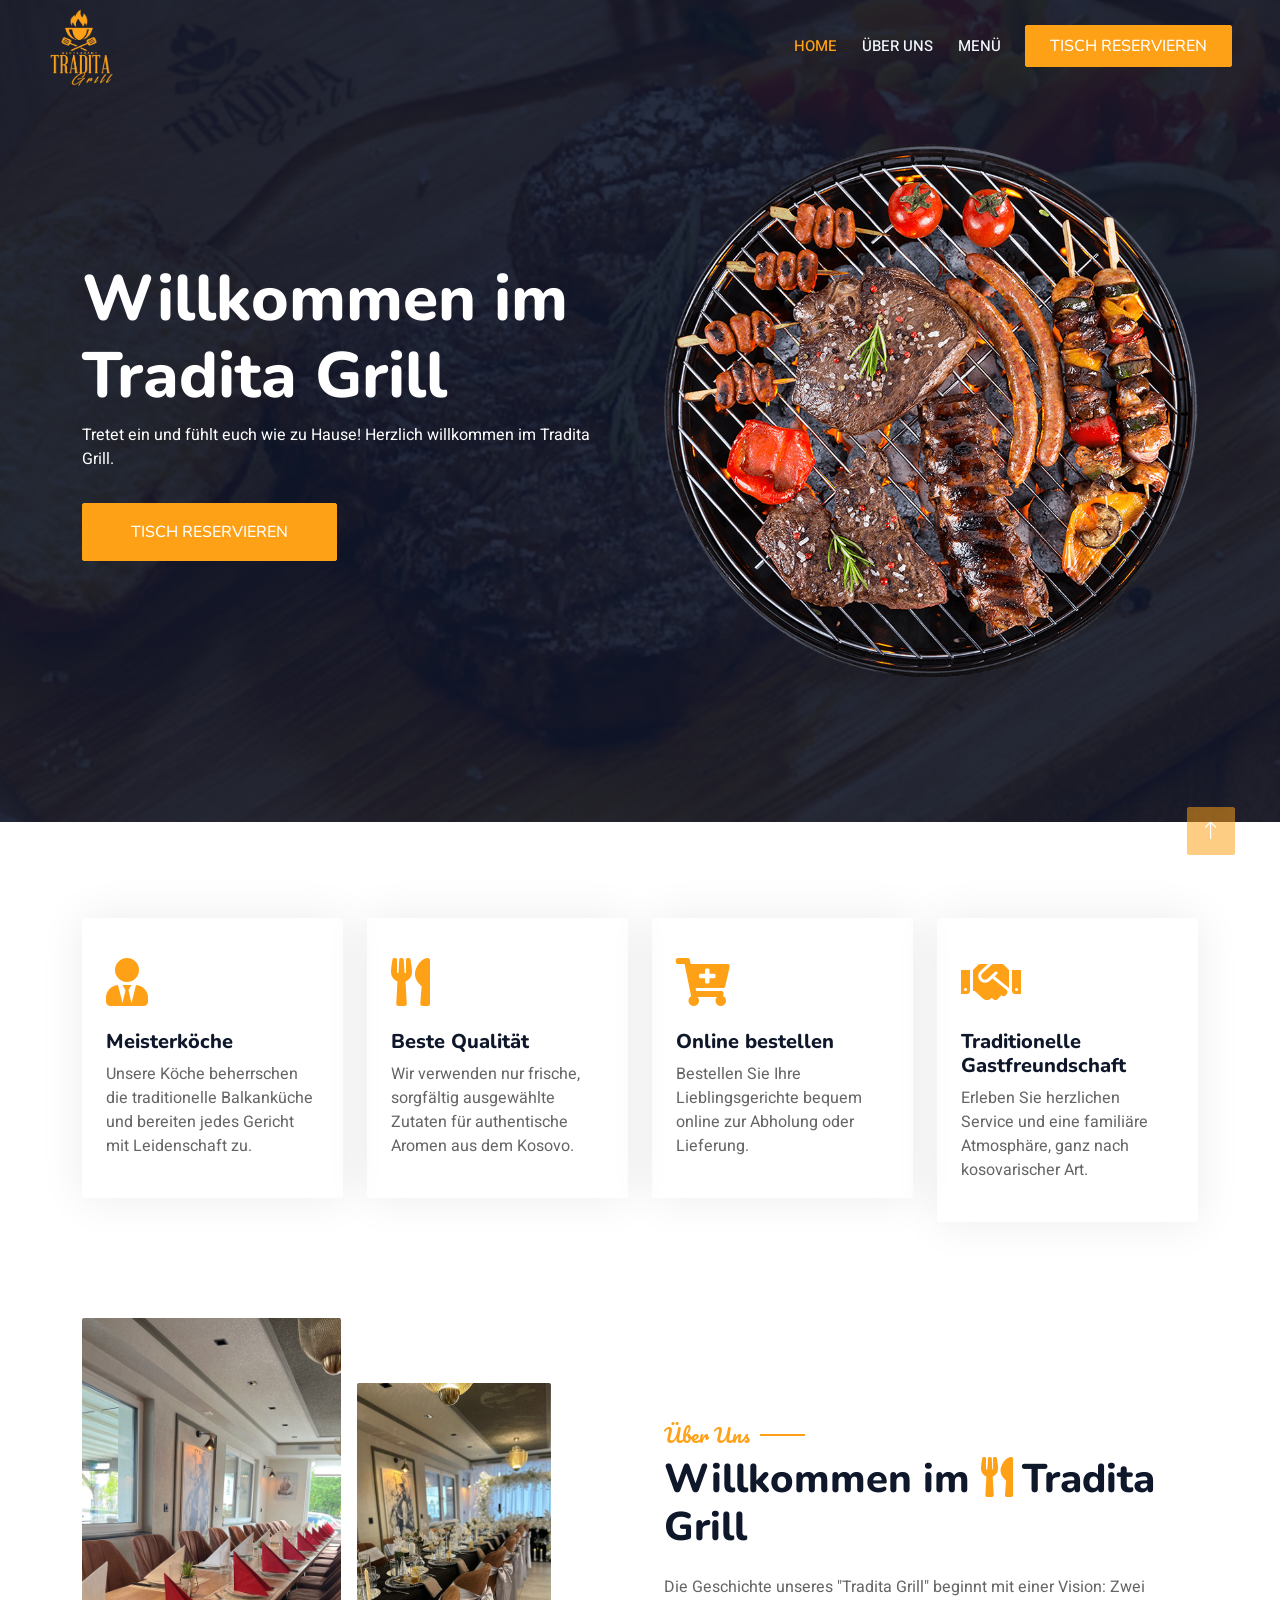
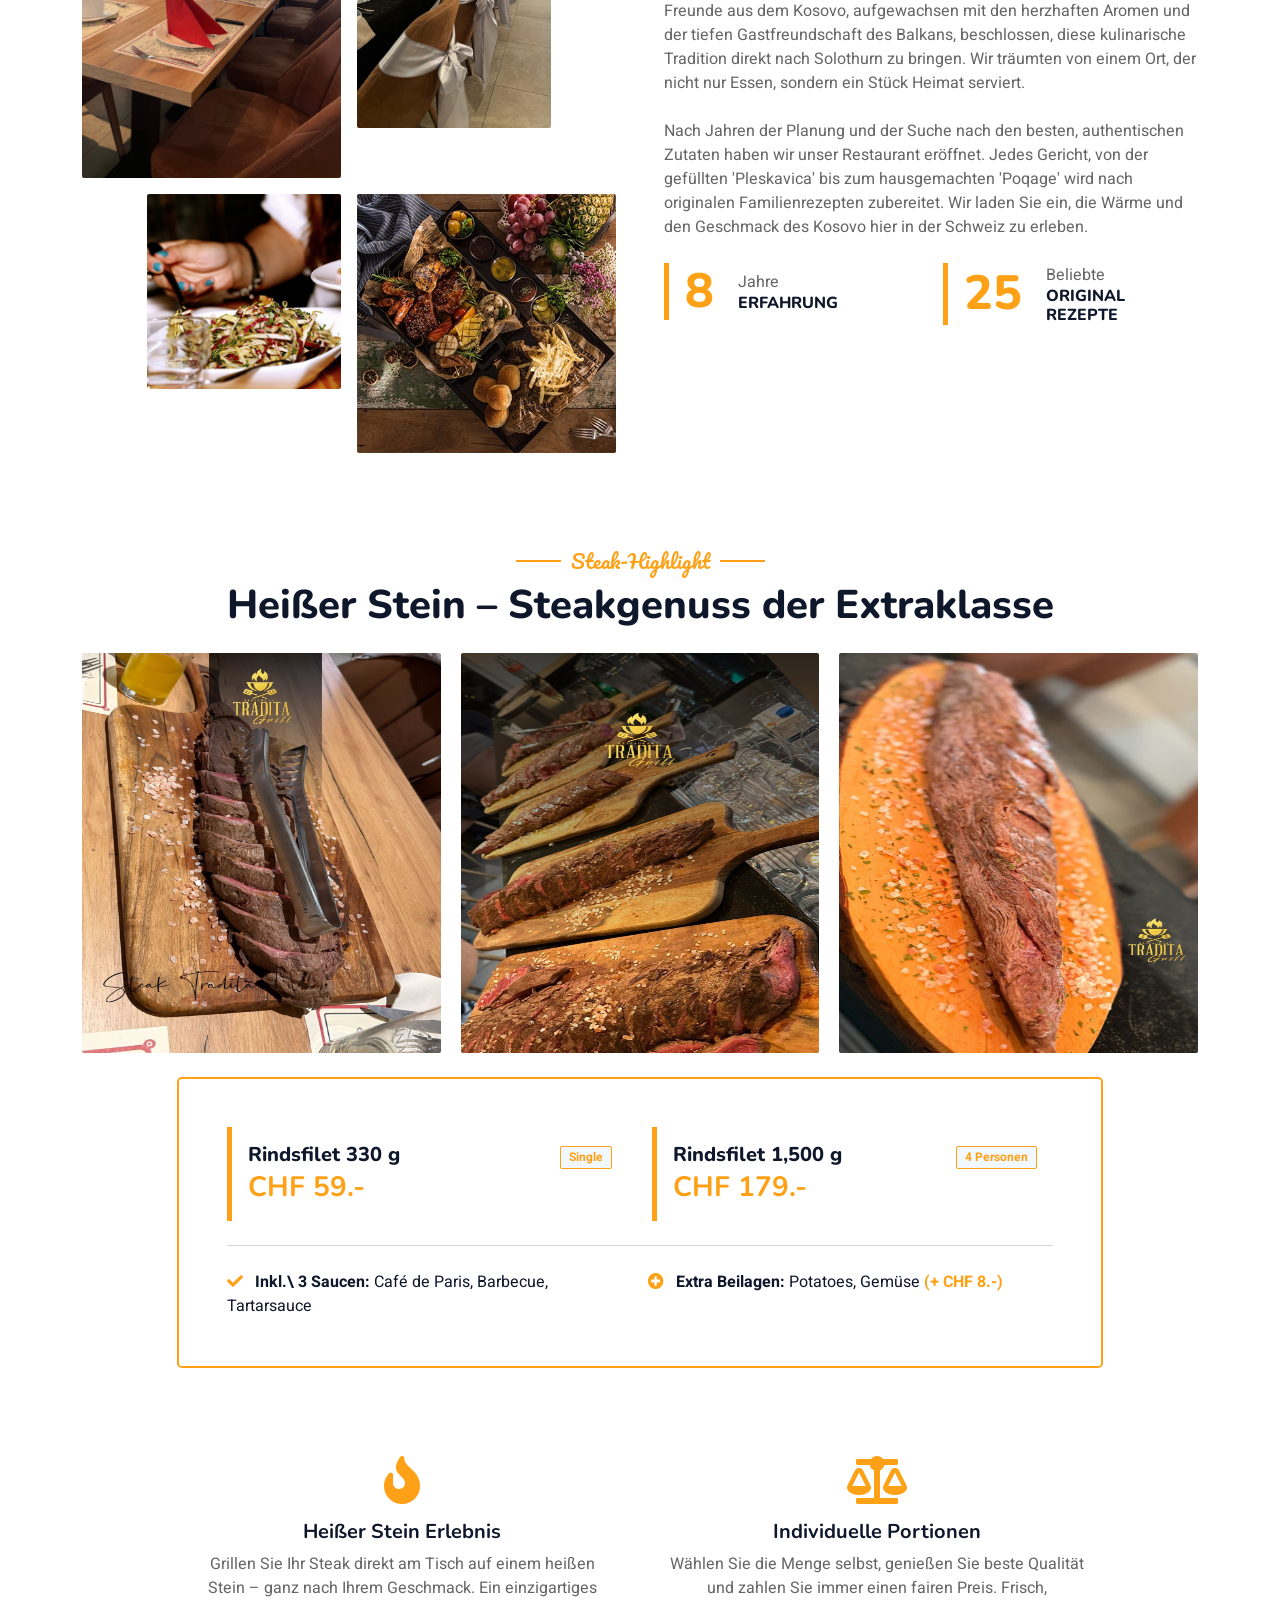
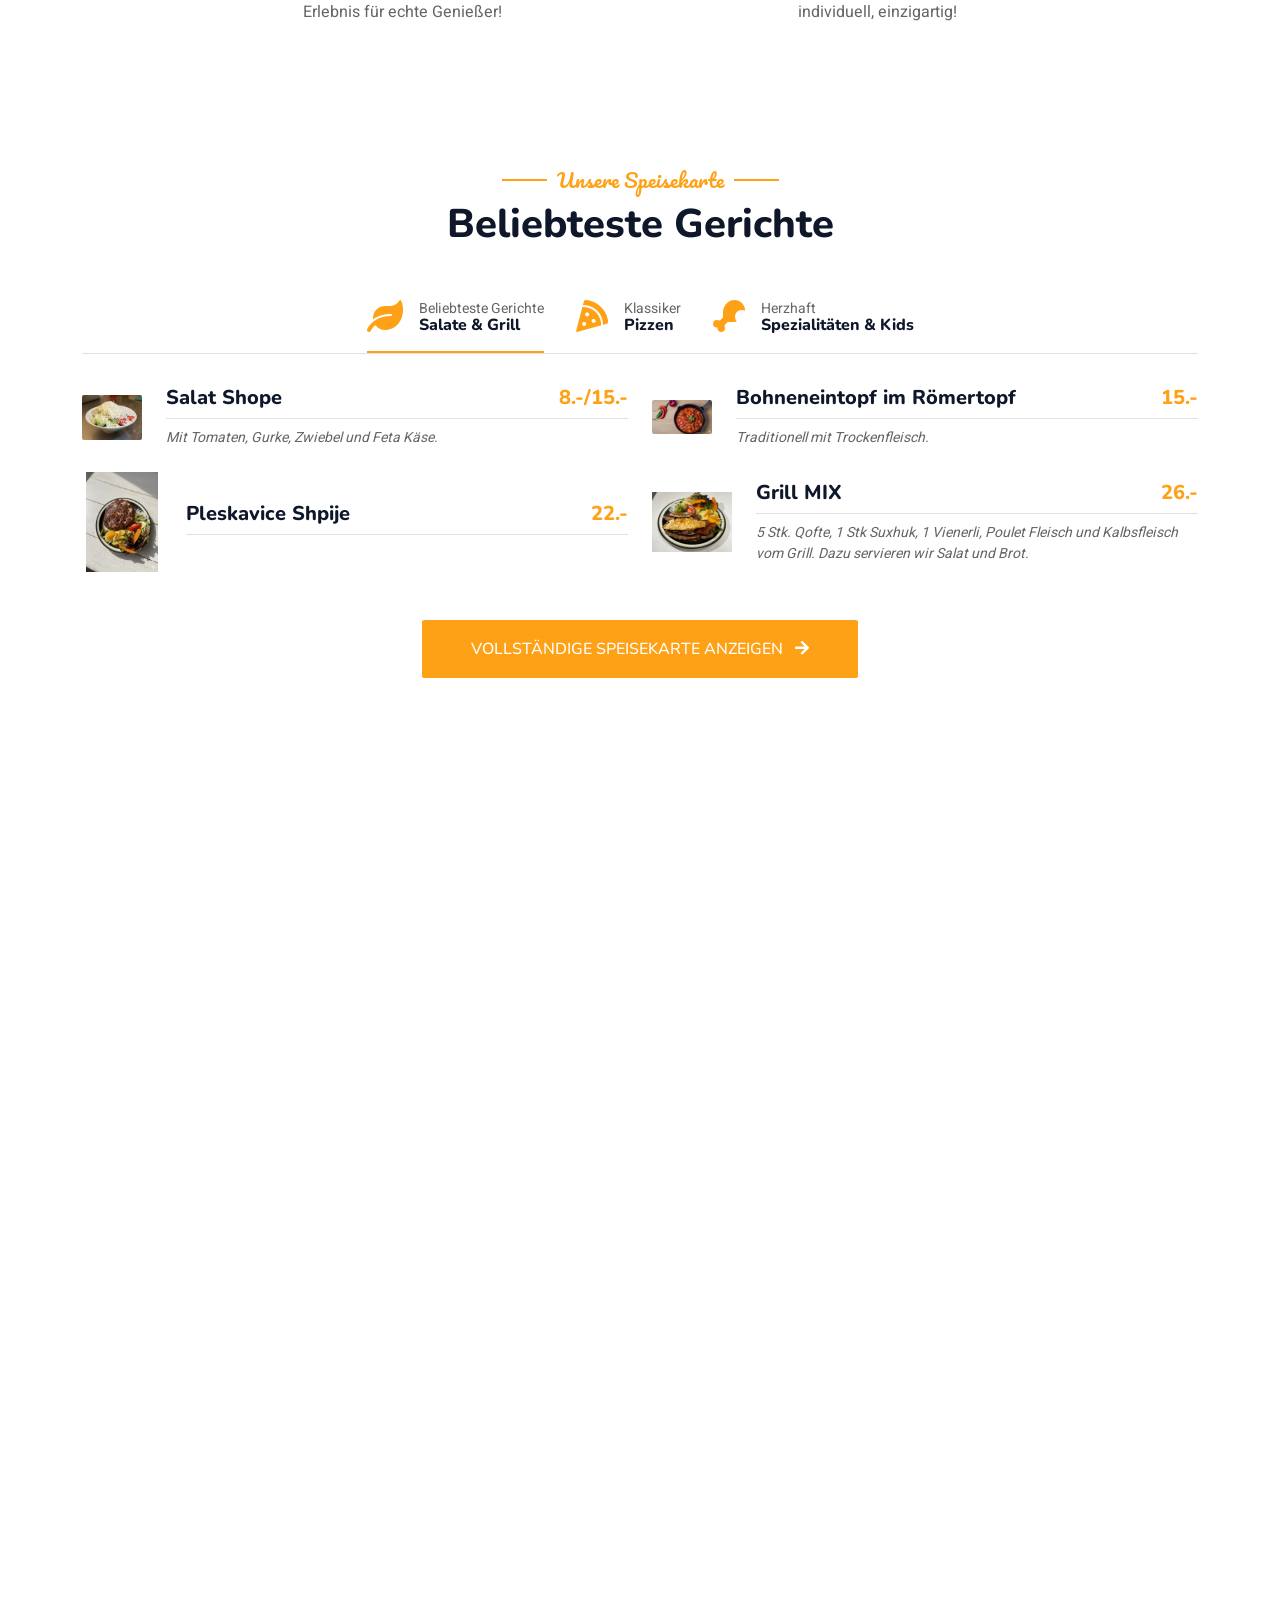
==== commit 97ceebee: "Removed snow" ====
--- a/index.html
+++ b/index.html
@@ -66,15 +66,7 @@
                     <a href="about.html" class="nav-item nav-link">Über Uns</a>
                     <!--                        <a href="service.html" class="nav-item nav-link">Service</a>-->
                     <a href="menu.html" class="nav-item nav-link">Menü</a>
-                    <!--                        <div class="nav-item dropdown">-->
-                    <!--                            <a href="#" class="nav-link dropdown-toggle" data-bs-toggle="dropdown">Pages</a>-->
-                    <!--                            <div class="dropdown-menu m-0">-->
-                    <!--                                <a href="booking.html" class="dropdown-item">Booking</a>-->
-                    <!--                                <a href="team.html" class="dropdown-item">Our Team</a>-->
-                    <!--                                <a href="testimonial.html" class="dropdown-item">Testimonial</a>-->
-                    <!--                            </div>-->
-                    <!--                        </div>-->
-                    <!--                        <a href="contact.html" class="nav-item nav-link">Contact</a>-->
+
                 </div>
                 <a href="tel:+41325257575" class="btn btn-primary py-2 px-4">
                     Tisch reservieren
@@ -82,42 +74,8 @@
             </div>
         </nav>
 
-
         <div class="container-xxl py-5 bg-dark hero-header mb-5">
-            <div class="snow-overlay snow-overlay-hero" aria-hidden="true">
-                <strong class="mt-2 text-white">Frohe Weihnachten und ein wundervolles neues Jahr!</strong>
-
-                <span class="snowflake">❄</span><span class="snowflake">✻</span><span class="snowflake">❅</span><span
-                    class="snowflake">✼</span>
-                <span class="snowflake">❄</span><span class="snowflake">✻</span><span class="snowflake">❅</span><span
-                    class="snowflake">✼</span>
-                <span class="snowflake">❄</span><span class="snowflake">✻</span><span class="snowflake">❅</span><span
-                    class="snowflake">✼</span>
-                <span class="snowflake">❄</span><span class="snowflake">✻</span><span class="snowflake">❅</span><span
-                    class="snowflake">✼</span>
-                <span class="snowflake">❄</span><span class="snowflake">✻</span><span class="snowflake">❅</span><span
-                    class="snowflake">✼</span>
-                <span
-                        class="snowflake">✼</span>
-                <span
-                        class="snowflake">✼</span>
-                <span
-                        class="snowflake">✼</span>
-                <span
-                        class="snowflake">✼</span>
-                <span
-                        class="snowflake">✼</span>
-                <span
-                        class="snowflake">✼</span>
-                <span
-                        class="snowflake">✼</span>
-                <span
-                        class="snowflake">✼</span>
-                <span
-                        class="snowflake">✼</span>
-                <span
-                        class="snowflake">✼</span>
-            </div>
+
             <div class="container my-5 py-5">
                 <div class="row align-items-center g-5">
                     <div class="col-lg-6 text-center text-lg-start">
